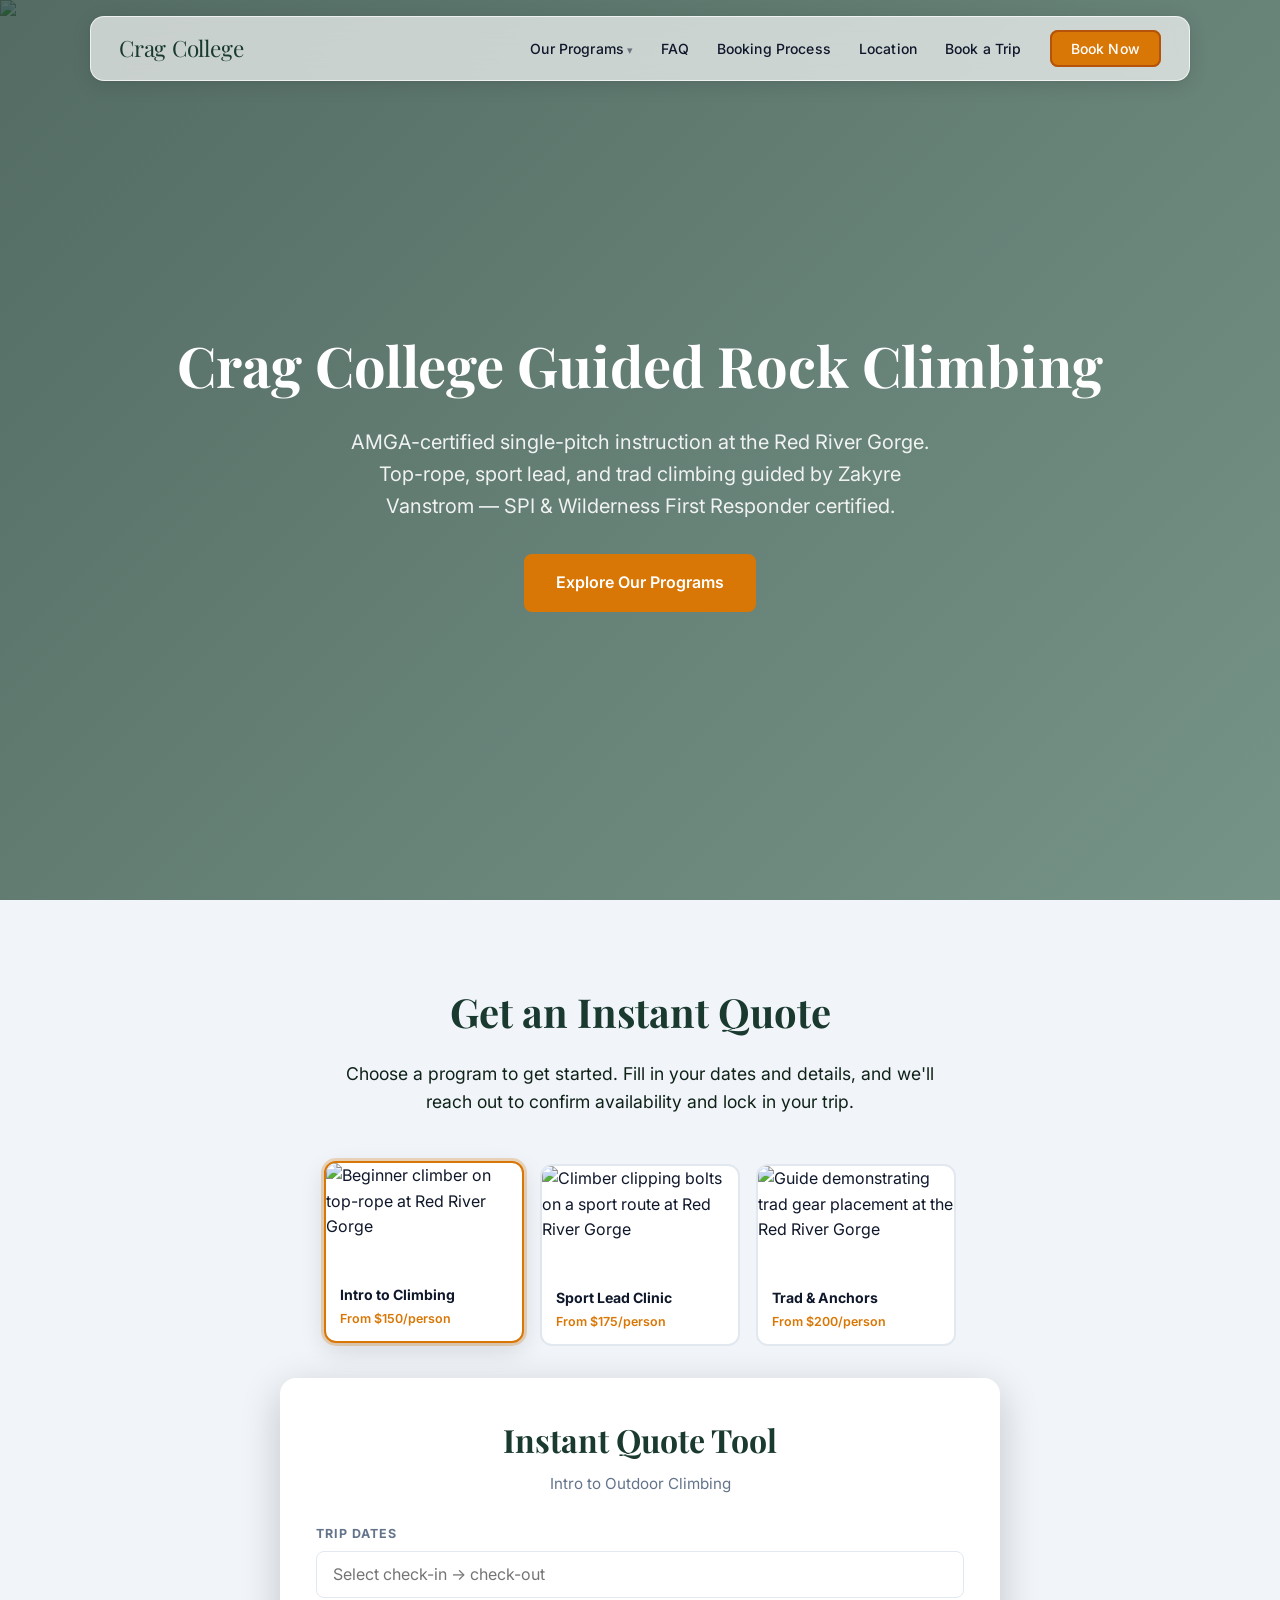
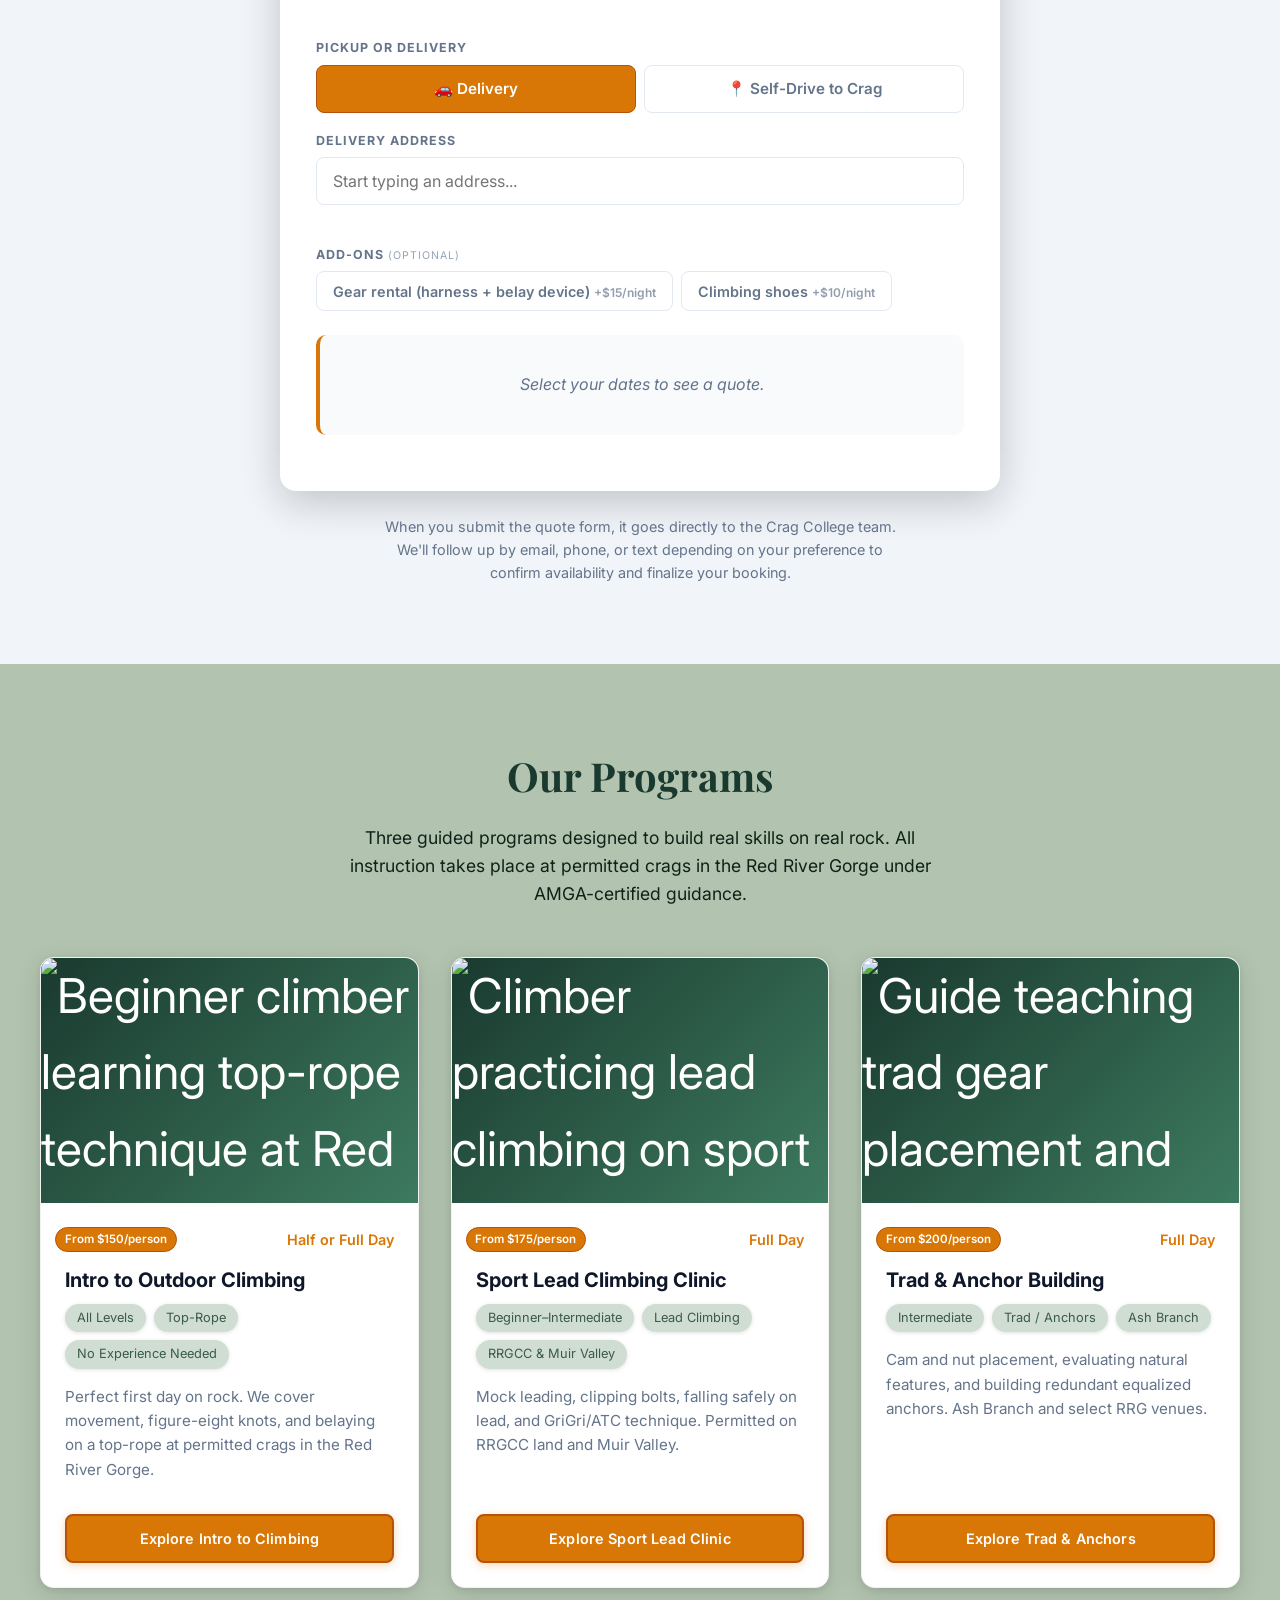
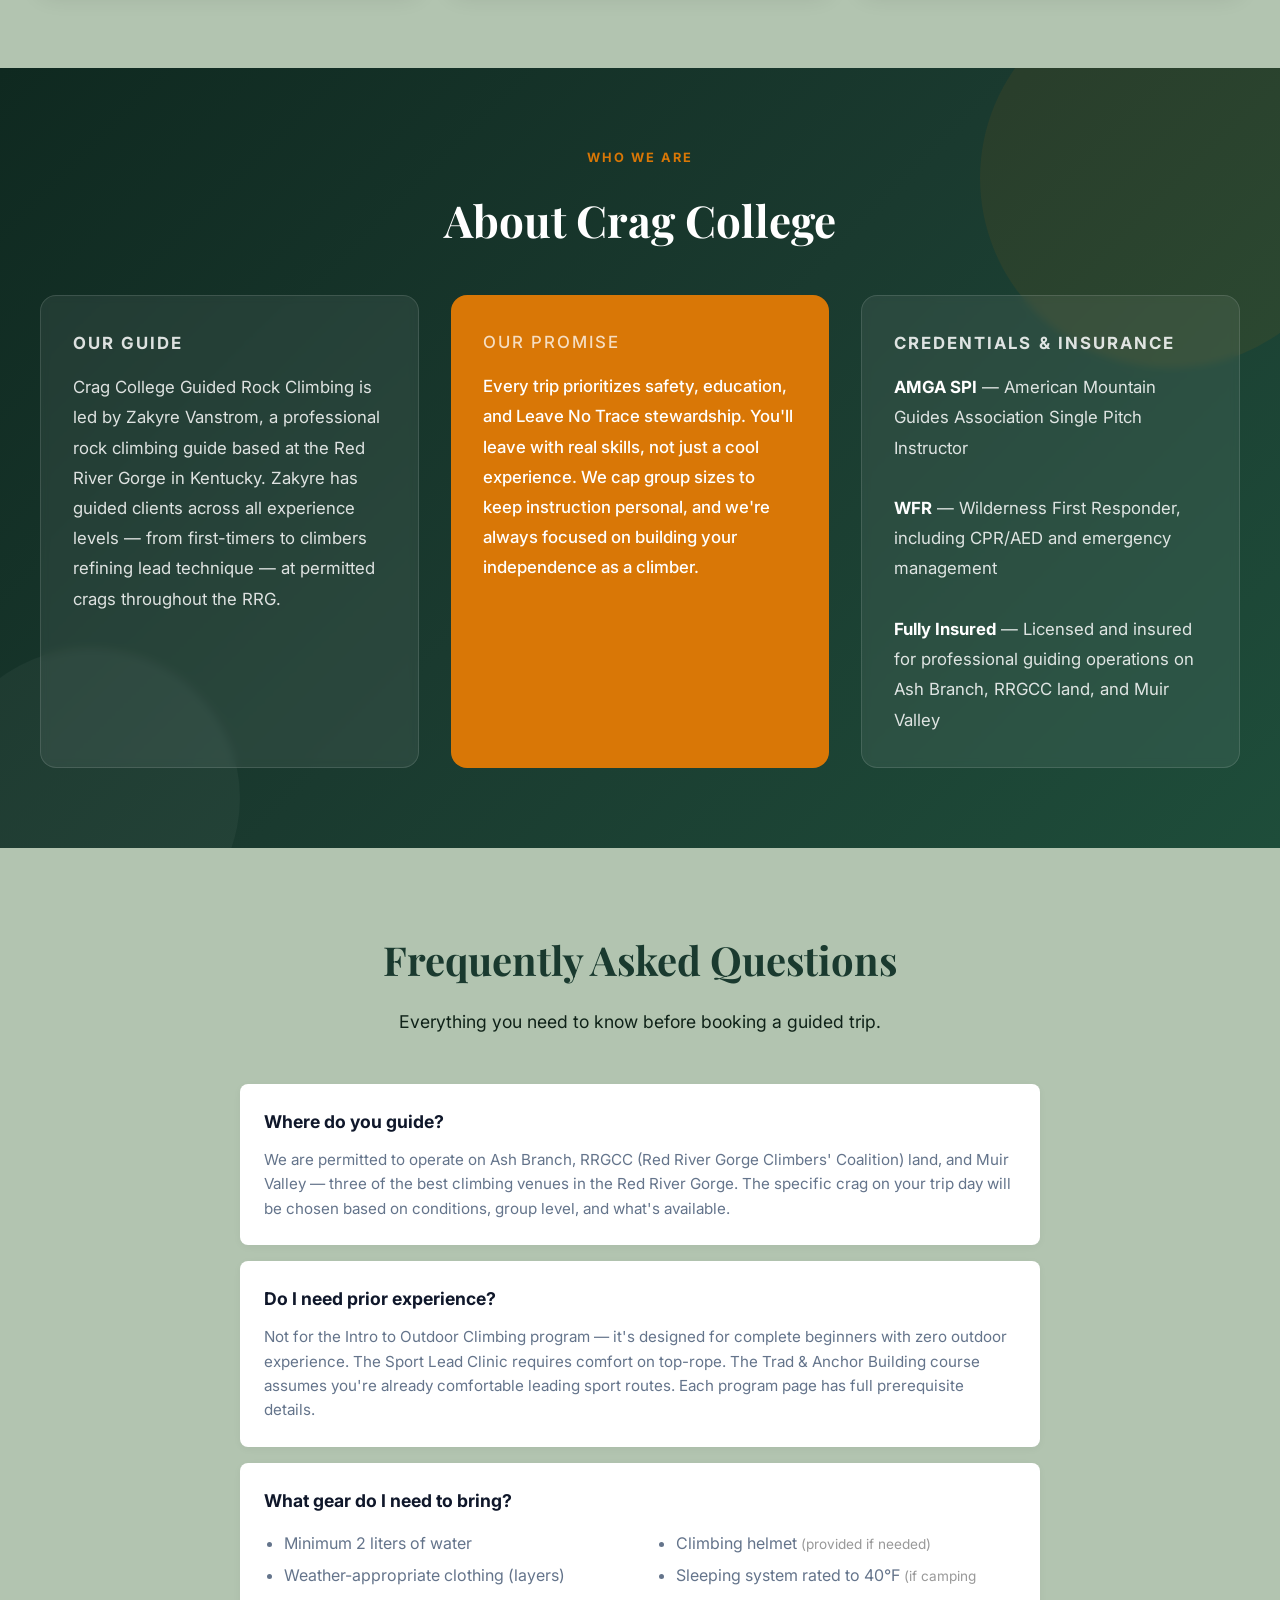
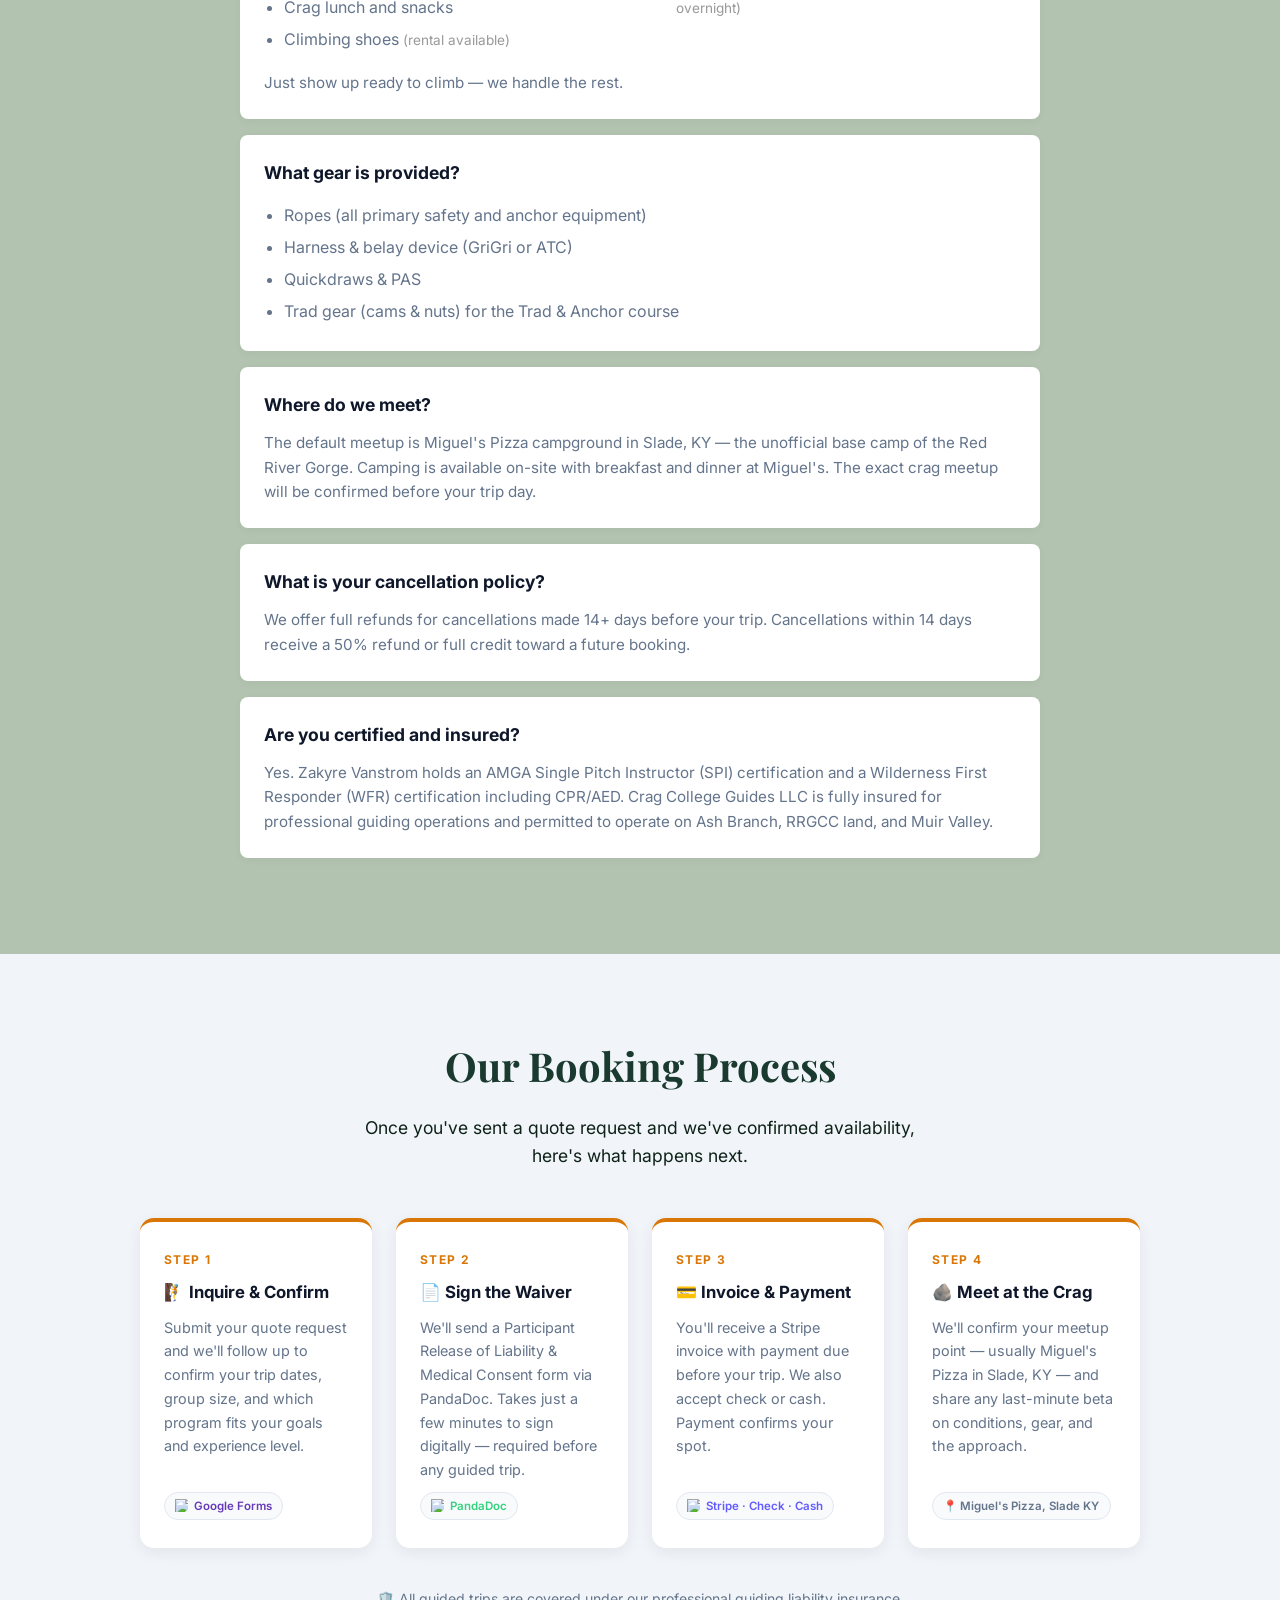
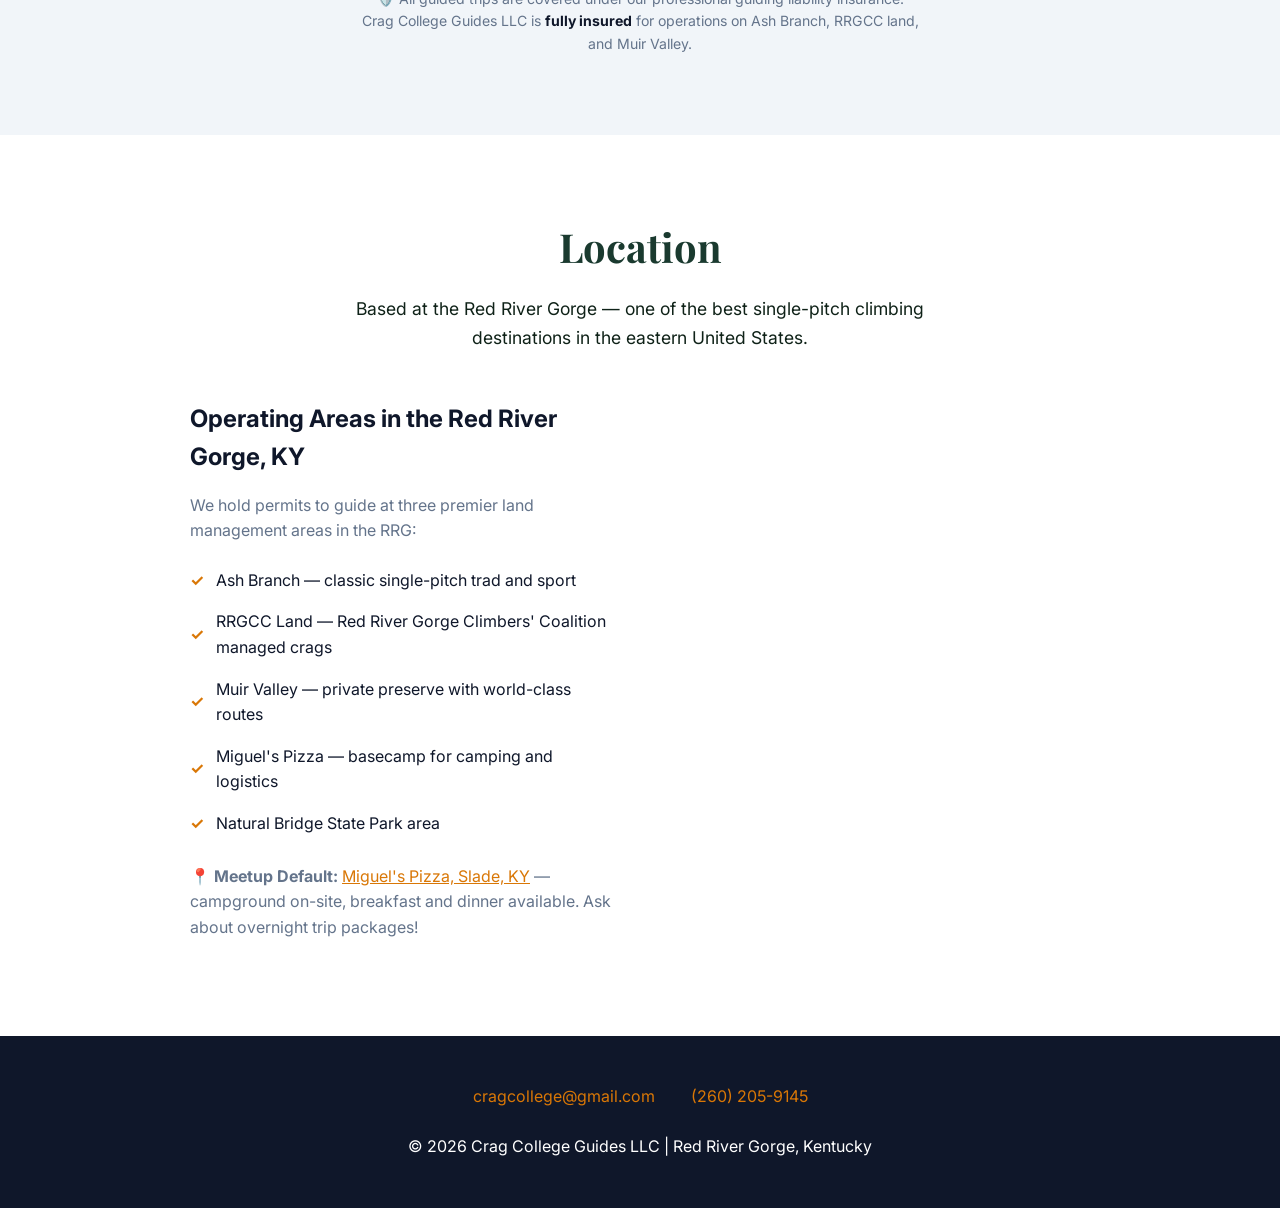
==== index.html @ 25af51c8 "mid-way prompt update" ====
<!DOCTYPE html>
<html lang="en">
<head>
    <meta charset="UTF-8">
    <meta name="viewport" content="width=device-width, initial-scale=1.0">
    <title>Crag College Guided Rock Climbing | Red River Gorge, KY</title>
    <link rel="icon" type="image/svg+xml" href="favicon.svg">
    <link rel="preconnect" href="https://fonts.googleapis.com">
    <link href="https://fonts.googleapis.com/css2?family=Inter:wght@400;500;600;700&family=Playfair+Display:wght@600&display=swap" rel="stylesheet">
    <link rel="stylesheet" href="css/shared.css">
    <link rel="stylesheet" href="https://cdn.jsdelivr.net/npm/flatpickr/dist/flatpickr.min.css">
    <style>
        html { scroll-behavior: smooth; }

        /* Index-specific overrides */
        section { padding: 5rem 2rem; }
        .section-title { font-size: 2.5rem; text-align: center; }

        /* Hero */
        .hero {
            height: 100vh;
            position: relative;
            display: flex;
            align-items: center;
            justify-content: center;
            text-align: center;
            color: white;
            padding: 6rem 2rem 4rem;
            overflow: hidden;
        }

        .hero-bg {
            position: absolute;
            top: 0;
            left: 0;
            width: 100%;
            height: 100%;
            object-fit: cover;
            object-position: center;
            pointer-events: none;
            z-index: -2;
        }

        .hero-overlay {
            position: absolute;
            top: 0;
            left: 0;
            width: 100%;
            height: 100%;
            background: linear-gradient(135deg, rgba(26, 58, 47, 0.75) 0%, rgba(45, 90, 71, 0.65) 100%);
            z-index: -1;
        }

        .hero-content h1 {
            font-family: 'Playfair Display', serif;
            font-size: 3.5rem;
            margin-bottom: 1rem;
        }

        .hero-content p {
            font-size: 1.25rem;
            opacity: 0.9;
            max-width: 600px;
            margin: 0 auto 2rem;
        }

        .hero-btn {
            display: inline-block;
            background: var(--accent);
            color: white;
            padding: 1rem 2rem;
            border-radius: 8px;
            text-decoration: none;
            font-weight: 600;
            transition: transform 0.2s, background 0.2s;
        }

        .hero-btn:hover {
            background: #b45309;
            transform: translateY(-2px);
        }

        /* Sections */
        section {
            padding: 5rem 2rem;
        }

        .section-title {
            font-family: 'Playfair Display', serif;
            font-size: 2.5rem;
            text-align: center;
            margin-bottom: 1rem;
            color: var(--primary);
        }

        .section-subtitle {
            text-align: center;
            color: #0f2218;
            max-width: 600px;
            margin: 0 auto 3rem;
        }

        /* Programs Grid */
        #programs { background: #b2c4b0; }

        .campers-grid {
            display: grid;
            grid-template-columns: repeat(auto-fit, minmax(340px, 1fr));
            gap: 2rem;
            max-width: 1200px;
            margin: 0 auto;
        }

        .camper-card {
            background: white;
            border-radius: 14px;
            overflow: hidden;
            box-shadow: 0 6px 24px rgba(0,0,0,0.13), 0 2px 6px rgba(0,0,0,0.07);
            transition: transform 0.3s, box-shadow 0.3s;
            display: flex;
            flex-direction: column;
            border: 1px solid rgba(0,0,0,0.05);
        }

        .camper-card:hover {
            transform: translateY(-7px);
            box-shadow: 0 18px 48px rgba(0,0,0,0.18), 0 4px 12px rgba(0,0,0,0.09);
        }

        .camper-image {
            height: 245px;
            background: linear-gradient(135deg, var(--primary), #3d7a5f);
            display: flex;
            align-items: center;
            justify-content: center;
            color: white;
            font-size: 3rem;
            overflow: hidden;
        }

        .camper-image img {
            width: 100%;
            height: 100%;
            object-fit: cover;
        }

        .camper-info {
            padding: 1.5rem;
            display: flex;
            flex-direction: column;
            flex: 1;
        }

        .camper-info h3 {
            font-size: 1.25rem;
            margin-bottom: 0.5rem;
            color: var(--dark);
        }

        .camper-info .year {
            color: var(--accent);
            font-weight: 600;
            font-size: 0.9rem;
            margin-bottom: 0.75rem;
            display: flex;
            justify-content: space-between;
            align-items: center;
        }

        .camper-info .year .card-price-tag {
            margin-left: -10px;
        }

        .camper-specs {
            display: flex;
            flex-wrap: wrap;
            gap: 0.5rem;
            margin-bottom: 1rem;
        }

        .spec-tag {
            background: #d0ddd3;
            padding: 0.25rem 0.75rem;
            border-radius: 20px;
            font-size: 0.8rem;
            color: #3a5c45;
            box-shadow: 0 1px 4px rgba(0,0,0,0.12);
        }

        .camper-info p {
            color: var(--gray);
            font-size: 0.95rem;
            margin-bottom: 1rem;
        }

        .camper-info p:not(.year) {
            flex: 1;
        }

        .camper-btn {
            display: block;
            background: var(--accent);
            color: white;
            padding: 0.7rem 1.25rem;
            border-radius: 8px;
            border: 2px solid #b45309;
            text-decoration: none;
            font-size: 0.9rem;
            font-weight: 600;
            transition: background 0.2s, transform 0.15s, box-shadow 0.2s;
            text-align: center;
            margin-top: 1rem;
            box-shadow: 0 2px 8px rgba(217,119,6,0.3);
            letter-spacing: 0.01em;
        }

        .camper-btn:hover {
            background: #b45309;
            transform: translateY(-2px);
            box-shadow: 0 5px 16px rgba(217,119,6,0.4);
        }

        /* Instant Quote section */
        #instant-quote {
            background: #f1f5f9;
        }

        #iq-widget-wrap {
            max-width: 780px;
            margin: 0 auto;
        }

        /* About */
        .about {
            background: linear-gradient(135deg, #0f2920 0%, var(--primary) 50%, #1e4d3a 100%);
            color: white;
            position: relative;
            overflow: hidden;
        }

        .about::before {
            content: "";
            position: absolute;
            top: -80px; right: -80px;
            width: 380px; height: 380px;
            border-radius: 50%;
            background: rgba(217,119,6,0.08);
            pointer-events: none;
        }

        .about::after {
            content: "";
            position: absolute;
            bottom: -100px; left: -60px;
            width: 300px; height: 300px;
            border-radius: 50%;
            background: rgba(255,255,255,0.04);
            pointer-events: none;
        }

        .about .section-title {
            color: white;
            text-align: center;
            font-size: 2.75rem;
            margin-bottom: 0.5rem;
        }

        .about-eyebrow {
            text-align: center;
            color: var(--accent);
            font-size: 0.8rem;
            font-weight: 700;
            letter-spacing: 0.15em;
            text-transform: uppercase;
            margin-bottom: 1rem;
        }

        .about-content {
            max-width: 1200px;
            margin: 0 auto;
            position: relative;
            z-index: 1;
        }

        .about-grid {
            display: grid;
            grid-template-columns: 1fr 1fr 1fr;
            gap: 2rem;
            margin-top: 2.5rem;
        }

        .about-card {
            background: rgba(255,255,255,0.07);
            border: 1px solid rgba(255,255,255,0.12);
            border-radius: 16px;
            padding: 2rem;
            backdrop-filter: blur(4px);
            transition: transform 0.3s, box-shadow 0.3s;
        }

        .about-card:hover {
            transform: translateY(-4px);
            box-shadow: 0 8px 30px rgba(0,0,0,0.3);
        }

        .about-card-label {
            color: var(--accent);
            font-size: 0.75rem;
            font-weight: 700;
            text-transform: uppercase;
            letter-spacing: 0.12em;
            margin-bottom: 0.85rem;
        }

        .about-card p {
            color: rgba(255,255,255,0.85);
            font-size: 1.05rem;
            line-height: 1.8;
        }

        .about-promise-card {
            background: var(--accent);
            border: none;
        }

        .about-promise-card .about-card-label {
            color: rgba(255,255,255,0.75);
        }

        .about-promise-card p {
            color: white;
            font-weight: 500;
        }

        @media (max-width: 900px) {
            .about-grid { grid-template-columns: 1fr 1fr; }
        }
        @media (max-width: 768px) {
            .about-grid { grid-template-columns: 1fr; }
        }

        /* Location */
        .location-content {
            max-width: 900px;
            margin: 0 auto;
            display: grid;
            grid-template-columns: 1fr 1fr;
            gap: 3rem;
            align-items: center;
        }

        .location-text h3 {
            font-size: 1.5rem;
            margin-bottom: 1rem;
            color: var(--dark);
        }

        .location-text p {
            color: var(--gray);
            margin-bottom: 1rem;
        }

        .location-features {
            list-style: none;
        }

        .location-features li {
            padding: 0.5rem 0;
            color: var(--dark);
            display: flex;
            align-items: center;
            gap: 0.75rem;
        }

        .location-features li::before {
            content: "✓";
            color: var(--accent);
            font-weight: bold;
        }

        .location-map {
            border-radius: 12px;
            height: 480px;
            overflow: hidden;
        }

        .location-map iframe {
            width: 100%;
            height: 100%;
            border: 0;
        }

        /* FAQ */
        .faq {
            background: #b2c4b0;
        }

        .faq-list {
            max-width: 800px;
            margin: 0 auto;
        }

        .faq-item {
            background: white;
            border-radius: 8px;
            padding: 1.5rem;
            margin-bottom: 1rem;
            box-shadow: 0 2px 8px rgba(0,0,0,0.04);
        }

        .faq-item h3 {
            font-size: 1.1rem;
            margin-bottom: 0.75rem;
            color: var(--dark);
        }

        .faq-item p {
            color: var(--gray);
            font-size: 0.95rem;
        }
        .process-disclaimers {
            margin-top: 2.5rem; text-align: center; display: flex;
            flex-direction: column; gap: 0.6rem; align-items: center;
        }
        .process-disclaimers p {
            font-size: 0.88rem; color: var(--gray); margin: 0;
            max-width: 560px; line-height: 1.6;
        }
        .process-disclaimers img { vertical-align: middle; margin-right: 3px; }
        .process-disclaimers strong { color: var(--dark); }

        /* CTA */
        .cta {
            background: linear-gradient(135deg, var(--primary) 0%, #2d5a47 100%);
            color: white;
            text-align: center;
        }

        .cta h2 {
            font-family: 'Playfair Display', serif;
            font-size: 2.5rem;
            margin-bottom: 1rem;
        }

        .cta p {
            opacity: 0.9;
            margin-bottom: 2rem;
            font-size: 1.1rem;
        }

        .cta-btn {
            display: inline-block;
            background: var(--accent);
            color: white;
            padding: 1rem 2.5rem;
            border-radius: 8px;
            text-decoration: none;
            font-weight: 600;
            font-size: 1.1rem;
            transition: transform 0.2s, background 0.2s;
        }

        .cta-btn:hover {
            background: #b45309;
            transform: translateY(-2px);
        }

        /* Process */
        .process { background: #f1f5f9; }

        .process-steps {
            display: grid;
            grid-template-columns: repeat(auto-fit, minmax(220px, 1fr));
            gap: 1.5rem;
            max-width: 1000px;
            margin: 0 auto;
        }

        .process-step {
            background: white;
            border-radius: 14px;
            padding: 1.75rem 1.5rem;
            box-shadow: 0 4px 16px rgba(0,0,0,0.07);
            border-top: 4px solid var(--accent);
            display: flex;
            flex-direction: column;
            gap: 0.6rem;
        }

        .process-step-num {
            font-size: 0.75rem;
            font-weight: 700;
            letter-spacing: 0.12em;
            text-transform: uppercase;
            color: var(--accent);
        }

        .process-step h3 {
            font-size: 1.05rem;
            font-weight: 700;
            color: var(--dark);
            margin: 0;
        }

        .process-step p {
            font-size: 0.9rem;
            color: var(--gray);
            line-height: 1.65;
            margin: 0;
        }

        .process-step-badge {
            display: inline-flex;
            align-items: center;
            gap: 0.35rem;
            font-size: 0.72rem;
            font-weight: 600;
            padding: 0.25rem 0.65rem;
            border-radius: 20px;
            background: #f8fafc;
            color: var(--gray);
            border: 1px solid #e2e8f0;
            width: fit-content;
            margin-top: auto;
        }
        .process-step-badge img {
            width: 13px;
            height: 13px;
            display: block;
            flex-shrink: 0;
        }

        /* Responsive */
        @media (max-width: 768px) {
            .hero-content h1 { font-size: 2.5rem; }
            .location-content { grid-template-columns: 1fr; }
            .campers-grid { grid-template-columns: 1fr; }
        }
    </style>
</head>
<body>
    <!-- Navigation -->
    <nav data-quote="#instant-quote"></nav>
    <script src="js/nav.js"></script>

    <!-- Hero -->
    <section class="hero">
        <img class="hero-bg" src="photos/11-22-25%20david%20climbing%20day/DSC_0215.jpg" alt="Rock climber on route at the Red River Gorge, Kentucky">
        <div class="hero-overlay"></div>
        <div class="hero-content">
            <h1>Crag College Guided Rock Climbing</h1>
            <p>AMGA-certified single-pitch instruction at the Red River Gorge. Top-rope, sport lead, and trad climbing guided by Zakyre Vanstrom — SPI &amp; Wilderness First Responder certified.</p>
            <a href="#programs" class="hero-btn">Explore Our Programs</a>
        </div>
    </section>

    <!-- Instant Quote -->
    <section id="instant-quote">
        <h2 class="section-title">Get an Instant Quote</h2>
        <p class="section-subtitle">Choose a program to get started. Fill in your dates and details, and we'll reach out to confirm availability and lock in your trip.</p>

        <div class="iq-picker">
            <div class="iq-card" data-camper="intro" data-name="Intro to Outdoor Climbing">
                <img src="photos/11-22-25%20david%20climbing%20day/DSC_0208.jpg" alt="Beginner climber on top-rope at Red River Gorge">
                <div class="iq-card-info">
                    <div class="iq-card-name">Intro to Climbing</div>
                    <div class="iq-card-price">From $150/person</div>
                </div>
            </div>
            <div class="iq-card" data-camper="sport-lead" data-name="Sport Lead Climbing Clinic">
                <img src="photos/April%2C%20Zee%20%7C%2003%2021%2022%2026/IMG_0893.JPG" alt="Climber clipping bolts on a sport route at Red River Gorge">
                <div class="iq-card-info">
                    <div class="iq-card-name">Sport Lead Clinic</div>
                    <div class="iq-card-price">From $175/person</div>
                </div>
            </div>
            <div class="iq-card" data-camper="trad-anchor" data-name="Trad &amp; Anchor Building">
                <img src="photos/RRG%204-10-4-12/DSC_2409.jpg" alt="Guide demonstrating trad gear placement at the Red River Gorge">
                <div class="iq-card-info">
                    <div class="iq-card-name">Trad &amp; Anchors</div>
                    <div class="iq-card-price">From $200/person</div>
                </div>
            </div>
        </div>

        <div id="iq-widget-wrap" hidden>
            <div id="iq-widget"></div>
        </div>

        <p class="iq-submit-note">When you submit the quote form, it goes directly to the Crag College team. We'll follow up by email, phone, or text depending on your preference to confirm availability and finalize your booking.</p>
    </section>

    <!-- Programs -->
    <section id="programs">
        <h2 class="section-title">Our Programs</h2>
        <p class="section-subtitle">Three guided programs designed to build real skills on real rock. All instruction takes place at permitted crags in the Red River Gorge under AMGA-certified guidance.</p>

        <div class="campers-grid">
            <!-- Program 1 -->
            <div class="camper-card">
                <div class="camper-image">
                    <img src="photos/11-22-25%20david%20climbing%20day/DSC_0208.jpg" alt="Beginner climber learning top-rope technique at Red River Gorge">
                </div>
                <div class="camper-info">
                    <p class="year"><span class="card-price-tag">From $150/person</span> Half or Full Day</p>
                    <h3>Intro to Outdoor Climbing</h3>
                    <div class="camper-specs">
                        <span class="spec-tag">All Levels</span>
                        <span class="spec-tag">Top-Rope</span>
                        <span class="spec-tag">No Experience Needed</span>
                    </div>
                    <p>Perfect first day on rock. We cover movement, figure-eight knots, and belaying on a top-rope at permitted crags in the Red River Gorge.</p>
                    <a href="intro-to-climbing.html" class="camper-btn">Explore Intro to Climbing</a>
                </div>
            </div>

            <!-- Program 2 -->
            <div class="camper-card">
                <div class="camper-image">
                    <img src="photos/April%2C%20Zee%20%7C%2003%2021%2022%2026/IMG_0893.JPG" alt="Climber practicing lead climbing on sport route at Red River Gorge">
                </div>
                <div class="camper-info">
                    <p class="year"><span class="card-price-tag">From $175/person</span> Full Day</p>
                    <h3>Sport Lead Climbing Clinic</h3>
                    <div class="camper-specs">
                        <span class="spec-tag">Beginner–Intermediate</span>
                        <span class="spec-tag">Lead Climbing</span>
                        <span class="spec-tag">RRGCC &amp; Muir Valley</span>
                    </div>
                    <p>Mock leading, clipping bolts, falling safely on lead, and GriGri/ATC technique. Permitted on RRGCC land and Muir Valley.</p>
                    <a href="sport-lead-clinic.html" class="camper-btn">Explore Sport Lead Clinic</a>
                </div>
            </div>

            <!-- Program 3 -->
            <div class="camper-card">
                <div class="camper-image">
                    <img src="photos/RRG%204-10-4-12/DSC_2409.jpg" alt="Guide teaching trad gear placement and anchor building at Red River Gorge">
                </div>
                <div class="camper-info">
                    <p class="year"><span class="card-price-tag">From $200/person</span> Full Day</p>
                    <h3>Trad &amp; Anchor Building</h3>
                    <div class="camper-specs">
                        <span class="spec-tag">Intermediate</span>
                        <span class="spec-tag">Trad / Anchors</span>
                        <span class="spec-tag">Ash Branch</span>
                    </div>
                    <p>Cam and nut placement, evaluating natural features, and building redundant equalized anchors. Ash Branch and select RRG venues.</p>
                    <a href="trad-anchor-building.html" class="camper-btn">Explore Trad &amp; Anchors</a>
                </div>
            </div>
        </div>
    </section>

    <!-- About -->
    <section id="about" class="about">
        <div class="about-content">
            <p class="about-eyebrow">Who We Are</p>
            <h2 class="section-title">About Crag College</h2>
            <div class="about-grid">
                <div class="about-card">
                    <p class="about-card-label">Our Guide</p>
                    <p>Crag College Guided Rock Climbing is led by Zakyre Vanstrom, a professional rock climbing guide based at the Red River Gorge in Kentucky. Zakyre has guided clients across all experience levels — from first-timers to climbers refining lead technique — at permitted crags throughout the RRG.</p>
                </div>
                <div class="about-card about-promise-card">
                    <p class="about-card-label">Our Promise</p>
                    <p>Every trip prioritizes safety, education, and Leave No Trace stewardship. You'll leave with real skills, not just a cool experience. We cap group sizes to keep instruction personal, and we're always focused on building your independence as a climber.</p>
                </div>
                <div class="about-card">
                    <p class="about-card-label">Credentials &amp; Insurance</p>
                    <p>
                        <strong style="color:white;">AMGA SPI</strong> — American Mountain Guides Association Single Pitch Instructor<br><br>
                        <strong style="color:white;">WFR</strong> — Wilderness First Responder, including CPR/AED and emergency management<br><br>
                        <strong style="color:white;">Fully Insured</strong> — Licensed and insured for professional guiding operations on Ash Branch, RRGCC land, and Muir Valley
                    </p>
                </div>
            </div>
        </div>
    </section>

    <!-- FAQ -->
    <section id="faq" class="faq">
        <h2 class="section-title">Frequently Asked Questions</h2>
        <p class="section-subtitle">Everything you need to know before booking a guided trip.</p>

        <div class="faq-list">
            <div class="faq-item">
                <h3>Where do you guide?</h3>
                <p>We are permitted to operate on Ash Branch, RRGCC (Red River Gorge Climbers' Coalition) land, and Muir Valley — three of the best climbing venues in the Red River Gorge. The specific crag on your trip day will be chosen based on conditions, group level, and what's available.</p>
            </div>
            <div class="faq-item">
                <h3>Do I need prior experience?</h3>
                <p>Not for the Intro to Outdoor Climbing program — it's designed for complete beginners with zero outdoor experience. The Sport Lead Clinic requires comfort on top-rope. The Trad &amp; Anchor Building course assumes you're already comfortable leading sport routes. Each program page has full prerequisite details.</p>
            </div>
            <div class="faq-item">
                <h3>What gear do I need to bring?</h3>
                <div class="faq-included-list">
                    <ul style="list-style: disc; padding-left: 1.25rem; color: var(--gray); line-height: 2;">
                        <li>Minimum 2 liters of water</li>
                        <li>Weather-appropriate clothing (layers)</li>
                        <li>Crag lunch and snacks</li>
                        <li>Climbing shoes <span style="font-size: 0.85rem; color: #999; font-weight: 400;">(rental available)</span></li>
                        <li>Climbing helmet <span style="font-size: 0.85rem; color: #999; font-weight: 400;">(provided if needed)</span></li>
                        <li>Sleeping system rated to 40°F <span style="font-size: 0.85rem; color: #999; font-weight: 400;">(if camping overnight)</span></li>
                    </ul>
                </div>
                <p style="margin-top: 1rem;">Just show up ready to climb — we handle the rest.</p>
            </div>
            <div class="faq-item">
                <h3>What gear is provided?</h3>
                <ul style="list-style: disc; padding-left: 1.25rem; color: var(--gray); line-height: 2; margin-top: 0.75rem;">
                    <li>Ropes (all primary safety and anchor equipment)</li>
                    <li>Harness &amp; belay device (GriGri or ATC)</li>
                    <li>Quickdraws &amp; PAS</li>
                    <li>Trad gear (cams &amp; nuts) for the Trad &amp; Anchor course</li>
                </ul>
            </div>
            <div class="faq-item">
                <h3>Where do we meet?</h3>
                <p>The default meetup is Miguel's Pizza campground in Slade, KY — the unofficial base camp of the Red River Gorge. Camping is available on-site with breakfast and dinner at Miguel's. The exact crag meetup will be confirmed before your trip day.</p>
            </div>
            <div class="faq-item">
                <h3>What is your cancellation policy?</h3>
                <p>We offer full refunds for cancellations made 14+ days before your trip. Cancellations within 14 days receive a 50% refund or full credit toward a future booking.</p>
            </div>
            <div class="faq-item">
                <h3>Are you certified and insured?</h3>
                <p>Yes. Zakyre Vanstrom holds an AMGA Single Pitch Instructor (SPI) certification and a Wilderness First Responder (WFR) certification including CPR/AED. Crag College Guides LLC is fully insured for professional guiding operations and permitted to operate on Ash Branch, RRGCC land, and Muir Valley.</p>
            </div>
        </div>
    </section>

    <!-- Process -->
    <section id="process" class="process">
        <h2 class="section-title">Our Booking Process</h2>
        <p class="section-subtitle">Once you've sent a quote request and we've confirmed availability, here's what happens next.</p>

        <div class="process-steps">
            <div class="process-step">
                <div class="process-step-num">Step 1</div>
                <h3>🧗 Inquire &amp; Confirm</h3>
                <p>Submit your quote request and we'll follow up to confirm your trip dates, group size, and which program fits your goals and experience level.</p>
                <span class="process-step-badge">
                    <img src="https://cdn.simpleicons.org/googleforms/673AB7" alt="Google Forms">
                    <span style="color:#673AB7;">Google Forms</span>
                </span>
            </div>
            <div class="process-step">
                <div class="process-step-num">Step 2</div>
                <h3>📄 Sign the Waiver</h3>
                <p>We'll send a Participant Release of Liability &amp; Medical Consent form via PandaDoc. Takes just a few minutes to sign digitally — required before any guided trip.</p>
                <span class="process-step-badge">
                    <img src="https://www.google.com/s2/favicons?domain=pandadoc.com&sz=64" alt="PandaDoc">
                    <span style="color:#33D27E;">PandaDoc</span>
                </span>
            </div>
            <div class="process-step">
                <div class="process-step-num">Step 3</div>
                <h3>💳 Invoice &amp; Payment</h3>
                <p>You'll receive a Stripe invoice with payment due before your trip. We also accept check or cash. Payment confirms your spot.</p>
                <span class="process-step-badge">
                    <img src="https://cdn.simpleicons.org/stripe/635BFF" alt="Stripe">
                    <span style="color:#635BFF;">Stripe · Check · Cash</span>
                </span>
            </div>
            <div class="process-step">
                <div class="process-step-num">Step 4</div>
                <h3>🪨 Meet at the Crag</h3>
                <p>We'll confirm your meetup point — usually Miguel's Pizza in Slade, KY — and share any last-minute beta on conditions, gear, and the approach.</p>
                <span class="process-step-badge">
                    <span>📍 Miguel's Pizza, Slade KY</span>
                </span>
            </div>
        </div>
        <div class="process-disclaimers">
            <p>🛡️ All guided trips are covered under our professional guiding liability insurance. Crag College Guides LLC is <strong>fully insured</strong> for operations on Ash Branch, RRGCC land, and Muir Valley.</p>
        </div>
    </section>

    <!-- Location -->
    <section id="location">
        <h2 class="section-title">Location</h2>
        <p class="section-subtitle">Based at the Red River Gorge — one of the best single-pitch climbing destinations in the eastern United States.</p>

        <div class="location-content">
            <div class="location-text">
                <h3>Operating Areas in the Red River Gorge, KY</h3>
                <p>We hold permits to guide at three premier land management areas in the RRG:</p>
                <ul class="location-features">
                    <li>Ash Branch — classic single-pitch trad and sport</li>
                    <li>RRGCC Land — Red River Gorge Climbers' Coalition managed crags</li>
                    <li>Muir Valley — private preserve with world-class routes</li>
                    <li>Miguel's Pizza — basecamp for camping and logistics</li>
                    <li>Natural Bridge State Park area</li>
                </ul>
                <p style="margin-top: 1.2rem;"><strong>📍 Meetup Default:</strong> <a href="https://maps.google.com/?q=Miguel%27s+Pizza+Slade+KY" target="_blank" rel="noopener" style="color: var(--accent); text-decoration: underline;">Miguel's Pizza, Slade, KY</a> — campground on-site, breakfast and dinner available. Ask about overnight trip packages!</p>
            </div>
            <div class="location-map">
                <iframe src="https://maps.google.com/maps?q=37.7903,-83.7025&z=11&t=k&output=embed" allowfullscreen="" loading="lazy" referrerpolicy="no-referrer-when-downgrade"></iframe>
            </div>
        </div>
    </section>

    <script src="https://cdn.jsdelivr.net/npm/flatpickr"></script>
    <script src="https://cdn.jsdelivr.net/npm/@emailjs/browser@4/dist/email.min.js"></script>
    <script src="https://maps.googleapis.com/maps/api/js?key=AIzaSyBBfbiTv37Tqd0AqFt4WPsSrSq5dbpa7IY&libraries=places&loading=async" async defer></script>
    <script src="js/quote-widget.js"></script>
    <script>
        const IQ_CONFIGS = {
            'intro': {
                camper:   { name: 'Intro to Outdoor Climbing', weeknightRate: 150, weekendRate: 175, towInsurancePerDay: 0 },
                delivery: { ratePerMile: 0, minimum: 0, origin: 'Slade, KY 40376' },
                addons: [
                    { id: 'gear-rental', label: 'Gear rental (harness + belay device)', price: 15, per: 'night' },
                    { id: 'shoes',       label: 'Climbing shoes',                       price: 10, per: 'night' },
                ],
                emailjs: { publicKey: 'z8OLy4eEgxpeaK5Jp', serviceId: 'service_jsho87g', templateId: 'template_rl4wku4' }
            },
            'sport-lead': {
                camper:   { name: 'Sport Lead Climbing Clinic', weeknightRate: 175, weekendRate: 200, towInsurancePerDay: 0 },
                delivery: { ratePerMile: 0, minimum: 0, origin: 'Slade, KY 40376' },
                addons: [
                    { id: 'gear-rental', label: 'Gear rental (harness + belay device)', price: 15, per: 'night' },
                    { id: 'shoes',       label: 'Climbing shoes',                       price: 10, per: 'night' },
                ],
                emailjs: { publicKey: 'z8OLy4eEgxpeaK5Jp', serviceId: 'service_jsho87g', templateId: 'template_rl4wku4' }
            },
            'trad-anchor': {
                camper:   { name: 'Trad & Anchor Building', weeknightRate: 200, weekendRate: 225, towInsurancePerDay: 0 },
                delivery: { ratePerMile: 0, minimum: 0, origin: 'Slade, KY 40376' },
                addons: [
                    { id: 'gear-rental', label: 'Gear rental (harness + belay device)', price: 15, per: 'night' },
                    { id: 'shoes',       label: 'Climbing shoes',                       price: 10, per: 'night' },
                ],
                emailjs: { publicKey: 'z8OLy4eEgxpeaK5Jp', serviceId: 'service_jsho87g', templateId: 'template_rl4wku4' }
            },
        };

        let iqWidget = null;

        function selectCamper(card, scroll) {
            const key = card.dataset.camper;
            document.querySelectorAll('.iq-card').forEach(c => c.classList.remove('selected'));
            card.classList.add('selected');

            const wrap = document.getElementById('iq-widget-wrap');
            const widgetEl = document.getElementById('iq-widget');
            widgetEl.innerHTML = '';
            wrap.hidden = false;
            if (scroll) wrap.scrollIntoView({ behavior: 'smooth', block: 'nearest' });

            iqWidget = new QuoteWidget({ container: '#iq-widget', ...IQ_CONFIGS[key] });
        }

        document.querySelectorAll('.iq-card').forEach(card => {
            card.addEventListener('click', () => selectCamper(card, true));
        });

        selectCamper(document.querySelector('.iq-card[data-camper="intro"]'), false);
    </script>

    <!-- Footer -->
    <footer>
        <div class="contact-info">
            <a href="mailto:cragcollege@gmail.com">cragcollege@gmail.com</a>
            <a href="tel:+12602059145">(260) 205-9145</a>
        </div>
        <p>© 2026 Crag College Guides LLC | Red River Gorge, Kentucky</p>
    </footer>
</body>
</html>
---- css/shared.css ----
/* ── RESET & VARIABLES ── */
* { margin: 0; padding: 0; box-sizing: border-box; }
[hidden] { display: none !important; }
:root {
    --primary: #1a3a2f;
    --accent:  #d97706;
    --light:   #f8fafc;
    --dark:    #0f172a;
    --gray:    #64748b;
}
body { font-family: 'Inter', sans-serif; color: var(--dark); line-height: 1.6; }

/* ── NAVIGATION ── */
nav {
    position: fixed;
    top: 1rem;
    left: 50%;
    transform: translateX(-50%);
    width: calc(100% - 3rem);
    max-width: 1100px;
    background: rgba(255, 255, 255, 0.68);
    backdrop-filter: blur(14px);
    -webkit-backdrop-filter: blur(14px);
    padding: 0.85rem 1.75rem;
    display: flex;
    justify-content: space-between;
    align-items: center;
    border-radius: 14px;
    border: 1px solid rgba(255, 255, 255, 0.7);
    box-shadow: 0 4px 20px rgba(0,0,0,0.10), 0 1px 4px rgba(0,0,0,0.06);
    z-index: 100;
}
.logo { font-family: 'Playfair Display', serif; font-size: 1.4rem; color: var(--primary); text-decoration: none; letter-spacing: -0.01em; }
.nav-hamburger { display: none; flex-direction: column; gap: 5px; background: none; border: none; cursor: pointer; padding: 4px; }
.nav-hamburger span { display: block; width: 22px; height: 2px; background: var(--dark); border-radius: 2px; transition: transform 0.2s, opacity 0.2s; }
nav.nav-open .nav-hamburger span:nth-child(1) { transform: translateY(7px) rotate(45deg); }
nav.nav-open .nav-hamburger span:nth-child(2) { opacity: 0; }
nav.nav-open .nav-hamburger span:nth-child(3) { transform: translateY(-7px) rotate(-45deg); }
.nav-links { display: flex; gap: 1.75rem; list-style: none; align-items: center; }
.nav-links a { text-decoration: none; color: var(--dark); font-weight: 500; font-size: 0.875rem; letter-spacing: 0.01em; transition: color 0.15s; }
.nav-links a:hover { color: var(--accent); }
.nav-cta { background: var(--accent); color: white !important; padding: 0.5rem 1.2rem; border-radius: 8px; font-weight: 600; transition: background 0.2s !important; border: 2px solid #b45309; }
.nav-cta:hover { background: #b45309 !important; color: white !important; }

/* Dropdown */
.nav-dropdown { position: relative; }
.nav-dropdown > a::after { content: " ▾"; font-size: 0.7rem; opacity: 0.5; }
.nav-dropdown::after { content: ""; position: absolute; top: 100%; left: 0; width: 100%; height: 12px; }
.dropdown-menu {
    display: none; position: absolute; top: calc(100% + 12px); left: 50%;
    transform: translateX(-50%);
    background: rgba(255,255,255,0.96);
    backdrop-filter: blur(12px);
    -webkit-backdrop-filter: blur(12px);
    border-radius: 10px;
    box-shadow: 0 8px 28px rgba(0,0,0,0.13);
    border: 1px solid rgba(0,0,0,0.07);
    min-width: 230px; padding: 0.4rem 0; z-index: 200;
}
.dropdown-menu::before { content: ""; position: absolute; top: -6px; left: 50%; transform: translateX(-50%); border-left: 6px solid transparent; border-right: 6px solid transparent; border-bottom: 6px solid rgba(255,255,255,0.96); }
.dropdown-menu a { display: block; padding: 0.65rem 1.25rem; color: var(--dark) !important; font-size: 0.875rem; font-weight: 500; white-space: nowrap; transition: background 0.15s, color 0.15s; }
.dropdown-menu a:hover { background: var(--light); color: var(--accent) !important; }
.nav-dropdown:hover .dropdown-menu { display: block; }

/* ── COMMON LAYOUT ── */
section { padding: 4rem 2rem; }
.container { max-width: 1200px; margin: 0 auto; }
.section-title { font-family: 'Playfair Display', serif; font-size: 2rem; margin-bottom: 1.5rem; color: var(--primary); }
.section-subtitle { text-align: center; color: #0f2218; font-size: 1.1rem; margin-bottom: 3rem; max-width: 700px; margin-left: auto; margin-right: auto; }

/* ── COMMON ELEMENTS ── */
.price-tag { background: var(--accent); display: inline-block; padding: 0.75rem 1.5rem; border-radius: 8px; font-size: 1.25rem; font-weight: 600; }
.badge { color: white; padding: 0.5rem 1rem; border-radius: 20px; font-size: 0.85rem; font-weight: 600; display: inline-block; margin-bottom: 1rem; }

/* ── PHOTO CAROUSEL ── */
.carousel-section { background: var(--dark); padding: 3rem 2rem 1.5rem; }
.carousel-wrapper { position: relative; max-width: 1100px; margin: 0 auto; }
.carousel-track-container { overflow: hidden; border-radius: 12px; cursor: grab; user-select: none; }
.carousel-track-container.dragging { cursor: grabbing; }
.carousel-track { display: flex; transition: transform 0.4s ease; }
.carousel-slide { min-width: 100%; cursor: grab; }
.carousel-slide img { width: 100%; height: 520px; object-fit: cover; display: block; pointer-events: none; -webkit-user-drag: none; }
.carousel-thumbs {
    display: flex; gap: 0.5rem; margin-top: 0;
    overflow-x: auto; padding: 10px 5px 0.5rem 5px;
    scrollbar-width: thin; scrollbar-color: var(--accent) #333;
    cursor: grab; user-select: none;
}
.carousel-thumbs::-webkit-scrollbar { height: 4px; }
.carousel-thumbs::-webkit-scrollbar-thumb { background: var(--accent); border-radius: 2px; }
.carousel-thumb {
    min-width: 130px; height: 90px; object-fit: cover; border-radius: 6px;
    cursor: pointer; opacity: 0.5; transition: opacity 0.2s, outline 0.2s;
    outline: 2px solid transparent; -webkit-user-drag: none; user-select: none;
}
.carousel-thumb.active { opacity: 1; outline: 2px solid var(--accent); }
.carousel-btn {
    position: absolute; top: 260px; transform: translateY(-50%);
    background: rgba(0,0,0,0.55); color: white; border: none;
    width: 54px; height: 54px; border-radius: 50%; font-size: 1.5rem;
    cursor: pointer; display: flex; align-items: center; justify-content: center;
    padding-bottom: 3px; transition: background 0.2s; z-index: 5;
}
.carousel-btn:hover { background: var(--accent); }
.carousel-btn.prev { left: -27px; }
.carousel-btn.next { right: -27px; }
.carousel-counter { text-align: center; color: #94a3b8; font-size: 0.85rem; margin-top: 0.35rem; }

/* ── LIGHTBOX ── */
.lightbox {
    display: none; position: fixed; inset: 0;
    background: rgba(0,0,0,0.92); z-index: 1000;
    align-items: center; justify-content: center;
}
.lightbox.open { display: flex; }
.lightbox-inner { position: relative; max-width: 92vw; max-height: 92vh; display: flex; align-items: center; justify-content: center; }
.lightbox-inner img { max-width: 88vw; max-height: 88vh; object-fit: contain; border-radius: 8px; box-shadow: 0 0 60px rgba(0,0,0,0.6); }
.lightbox-close { position: fixed; top: 1.25rem; right: 1.5rem; background: none; border: none; color: white; font-size: 2.5rem; cursor: pointer; line-height: 1; opacity: 0.8; }
.lightbox-close:hover { opacity: 1; color: var(--accent); }
.lightbox-btn {
    background: rgba(255,255,255,0.12); border: none; color: white;
    width: 50px; height: 50px; border-radius: 50%; font-size: 1.4rem;
    cursor: pointer; display: flex; align-items: center; justify-content: center;
    margin: 0 1rem; flex-shrink: 0; transition: background 0.2s;
}
.lightbox-btn:hover { background: var(--accent); }
.lightbox-counter { position: fixed; bottom: 1.5rem; left: 50%; transform: translateX(-50%); color: rgba(255,255,255,0.7); font-size: 0.9rem; }

/* ── DESCRIPTION ── */
.description-section { background: #b2c4b0; padding-top: 1.5rem; }

/* ── FEATURE CARDS ── */
.feature-cards {
    display: grid;
    grid-template-columns: repeat(auto-fit, minmax(260px, 1fr));
    gap: 1.25rem;
    margin: 0.5rem 0 2rem;
}
.feature-card {
    background: var(--light);
    border-radius: 8px;
    padding: 0.15rem 0.9rem 0.25rem 0.45rem;
    border-left: 4px solid var(--accent);
}
.feature-card h3 {
    font-family: 'Inter', sans-serif;
    font-size: 1.2rem;
    font-weight: 700;
    color: var(--dark);
    margin: 0.2rem 0 0.5rem;
    text-align: center;
}
.feature-card ul { list-style: none; margin: 0 0 0 -15px; padding: 0; }
.feature-card li {
    font-size: 1rem;
    color: var(--dark);
    padding: 0.28rem 0 0.28rem 1.5rem;
    position: relative;
    border-bottom: 1px solid #f1f5f9;
}
.feature-card li:last-child { border-bottom: none; }
.feature-card li::before {
    content: "✓";
    position: absolute;
    left: 0;
    color: var(--primary);
    font-size: 0.75rem;
    font-weight: 700;
    top: 0.5rem;
}

/* ── TECH DETAILS WRAPPER ── */
.tech-details-wrapper {
    margin: 3rem 0 1rem;
    border: 2px solid var(--accent);
    border-radius: 10px;
    background: var(--light);
    overflow: hidden;
}
.tech-details-wrapper .spec-card { border: 1px solid #94a3b8; }
.description-content { max-width: 900px; margin: 0 auto; }
.description-content h2 { font-family: 'Playfair Display', serif; font-size: 2.25rem; color: var(--primary); margin-bottom: 1.5rem; }
.description-content h3 { font-size: 1.5rem; color: var(--dark); margin: 2rem 0 1rem; }
.description-content p { color: #0f2218; font-size: 1.05rem; line-height: 1.8; margin-bottom: 1.25rem; }
.description-content ul { margin: 1rem 0 1.5rem 1.5rem; }
.description-content li { color: var(--dark); font-size: 1.05rem; line-height: 1.8; margin-bottom: 0.5rem; }
.faq-included-list { column-count: 2; column-gap: 2rem; margin-top: 0.75rem; }
.highlight-box { background: var(--light); border-left: 4px solid var(--accent); padding: 1.5rem; margin: 2rem 0; border-radius: 8px; }
.highlight-box p { color: var(--dark); margin-bottom: 0.5rem; }

/* ── TECH DETAILS ── */
.tech-details-toggle {
    background: var(--light); border: 2px solid var(--accent); padding: 1.25rem 1.5rem;
    border-radius: 8px; cursor: pointer; display: flex; justify-content: space-between;
    align-items: center; margin: 3rem 0 1rem; transition: background 0.3s;
}
.tech-details-toggle:hover { background: #e8f0fe; }
.tech-details-toggle h3 { margin: 0; color: var(--primary); font-size: 1.3rem; }
.toggle-icon { font-size: 1.5rem; color: var(--accent); transition: transform 0.3s; }
.toggle-icon.open { transform: rotate(180deg); }
.tech-details-content { max-height: 0; overflow: hidden; transition: max-height 0.4s ease-out; }
.tech-details-content.open { max-height: 2000px; }
.specs-grid { display: grid; grid-template-columns: repeat(auto-fit, minmax(200px, 1fr)); gap: 1.5rem; margin: 2rem 0; }
.spec-card { background: var(--light); padding: 1.5rem; border-radius: 12px; text-align: center; border: 1px solid #e2e8f0; }
.spec-card .label { color: var(--gray); font-size: 0.85rem; margin-bottom: 0.5rem; text-transform: uppercase; }
.spec-card .value { font-size: 1.5rem; font-weight: 700; color: var(--primary); }
.features-grid { display: grid; grid-template-columns: repeat(auto-fit, minmax(280px, 1fr)); gap: 2rem; margin-top: 2rem; }
.feature-category h4 { font-size: 1.1rem; margin-bottom: 1rem; color: var(--dark); border-bottom: 2px solid var(--accent); padding-bottom: 0.5rem; }
.feature-category ul { list-style: none; margin: 0; }
.feature-category li { padding: 0.5rem 0; color: var(--gray); display: flex; align-items: center; gap: 0.5rem; }
.feature-category li::before { content: "✓"; color: var(--accent); font-weight: bold; }

/* ── BOOKING ── */
.booking-section { background: linear-gradient(135deg, var(--primary) 0%, #2d5a47 100%); color: white; }
.booking-cta { text-align: center; max-width: 650px; margin: 0 auto; }
.booking-cta h2 { font-family: 'Playfair Display', serif; font-size: 2.5rem; margin-bottom: 1rem; color: white; }
.booking-cta p { color: rgba(255,255,255,0.85); font-size: 1.1rem; margin-bottom: 2rem; }
.book-btn { display: inline-block; background: var(--accent); color: white; padding: 1.25rem 3rem; border-radius: 8px; text-decoration: none; font-weight: 600; font-size: 1.2rem; margin-bottom: 1rem; transition: background 0.2s; }
.book-btn:hover { background: #b45309; }

/* ── CARD PRICE TAG ── */
.card-price-tag {
    background: var(--accent);
    color: white;
    font-size: 0.72rem;
    font-weight: 600;
    padding: 0.15rem 0.55rem;
    border-radius: 20px;
    vertical-align: middle;
    margin-left: 0.4rem;
    white-space: nowrap;
    border: 1px solid #b45309;
}

/* ── PLATFORM LINKS ── */
.platform-links-wrapper { margin-top: 2rem; text-align: center; }
.platform-links-label {
    display: block;
    font-size: 0.8rem;
    font-weight: 700;
    letter-spacing: 0.12em;
    text-transform: uppercase;
    opacity: 0.6;
    margin-bottom: 1rem;
    color: white;
}
.platform-links { display: flex; justify-content: center; gap: 1rem; flex-wrap: wrap; }
.platform-btn {
    display: inline-block;
    background: var(--accent);
    color: white;
    padding: 0.65rem 1.4rem;
    border-radius: 8px;
    border: 2px solid #b45309;
    text-decoration: none;
    font-weight: 600;
    font-size: 0.9rem;
    transition: background 0.2s;
}
.platform-btn:hover { background: #b45309; color: white; }

/* ── CAMPER PICKER ── */
.iq-picker {
    display: flex;
    gap: 1rem;
    justify-content: center;
    flex-wrap: wrap;
    margin-bottom: 2rem;
}
.iq-card {
    background: white;
    border: 2px solid #e2e8f0;
    border-radius: 12px;
    overflow: hidden;
    cursor: pointer;
    width: 200px;
    transition: border-color 0.2s, box-shadow 0.2s, transform 0.2s;
    text-align: left;
}
.iq-card:hover {
    border-color: var(--accent);
    transform: translateY(-3px);
    box-shadow: 0 8px 24px rgba(0,0,0,0.12);
}
.iq-card.selected {
    border-color: var(--accent);
    transform: translateY(-3px);
    box-shadow: 0 8px 24px rgba(0,0,0,0.12), 0 0 0 3px rgba(217,119,6,0.25);
}
.iq-card img {
    width: 100%;
    height: 110px;
    object-fit: cover;
    display: block;
}
.iq-card-info { padding: 0.65rem 0.85rem 0.75rem; }
.iq-card-name { font-size: 0.88rem; font-weight: 700; color: var(--dark); margin-bottom: 0.2rem; }
.iq-card-price { font-size: 0.78rem; color: var(--accent); font-weight: 600; }
.iq-submit-note { text-align: center; color: var(--gray); font-size: 0.9rem; margin-top: 1.5rem; max-width: 520px; margin-left: auto; margin-right: auto; }

/* ── QUOTE WIDGET ── */
.quote-widget-section { background: linear-gradient(135deg, var(--primary) 0%, #2d5a47 100%); padding: 4rem 2rem; }
.qw { max-width: 720px; margin: 0 auto; background: white; border-radius: 16px; padding: 2.25rem 2.25rem 2rem; box-shadow: 0 12px 40px rgba(0,0,0,0.2); color-scheme: light; color: var(--dark); }
.qw-header { text-align: center; margin-bottom: 1.75rem; }
.qw-header h2 { font-family: 'Playfair Display', serif; font-size: 2rem; color: var(--primary); margin-bottom: 0.4rem; }
.qw-header p { color: var(--gray); font-size: 0.95rem; }
.qw-form { display: flex; flex-direction: column; gap: 1.1rem; margin-bottom: 1.5rem; }
.qw-field { display: flex; flex-direction: column; }
.qw-label { font-size: 0.78rem; font-weight: 700; letter-spacing: 0.08em; text-transform: uppercase; color: var(--gray); margin-bottom: 0.4rem; }
.qw-input { font-family: 'Inter', sans-serif; font-size: 1rem; padding: 0.8rem 1rem; border: 1.5px solid #e2e8f0; border-radius: 8px; background: white; color: var(--dark); transition: border-color 0.2s, box-shadow 0.2s; }
.qw-input:focus { outline: none; border-color: var(--accent); box-shadow: 0 0 0 3px rgba(217, 119, 6, 0.12); }
.qw-input.qw-dates { cursor: pointer; }
.qw-helper { font-size: 0.85rem; color: var(--gray); margin-top: 0.4rem; min-height: 1.2em; }
.qw-toggle { display: grid; grid-template-columns: 1fr 1fr; gap: 0.5rem; }
.qw-toggle-btn { font-family: 'Inter', sans-serif; font-size: 0.95rem; font-weight: 600; padding: 0.85rem 1rem; background: white; border: 1.5px solid #e2e8f0; border-radius: 8px; cursor: pointer; color: var(--gray); transition: all 0.2s; }
.qw-toggle-btn:hover { border-color: var(--accent); color: var(--dark); }
.qw-toggle-btn.active { background: var(--accent); border-color: #b45309; color: white; }
.qw-map { margin-top: 0.75rem; height: 180px; border-radius: 8px; overflow: hidden; border: 1.5px solid #e2e8f0; }
.qw-addons { display: flex; flex-wrap: wrap; gap: 0.5rem; }
.qw-addon-btn { font-family: 'Inter', sans-serif; font-size: 0.9rem; font-weight: 600; padding: 0.65rem 1rem; background: white; border: 1.5px solid #e2e8f0; border-radius: 8px; cursor: pointer; color: var(--gray); transition: all 0.2s; }
.qw-addon-btn:hover { border-color: var(--accent); color: var(--dark); }
.qw-addon-btn.active { background: var(--accent); border-color: #b45309; color: white; }
.qw-quote { background: var(--light); border-radius: 10px; padding: 1.25rem 1.4rem; margin-bottom: 1.5rem; border-left: 4px solid var(--accent); min-height: 100px; display: flex; align-items: center; }
.qw-line-items { display: flex; flex-direction: column; gap: 0.55rem; width: 100%; }
.qw-line-items:empty { display: none; }
.qw-prompt { color: var(--gray); font-style: italic; text-align: center; width: 100%; padding: 0.5rem 0; margin: 0; }
.qw-line { display: flex; justify-content: space-between; align-items: baseline; gap: 1rem; font-size: 0.98rem; color: var(--dark); }
.qw-line small { color: var(--gray); font-size: 0.82rem; }
.qw-free { color: #16a34a; font-weight: 600; }
.qw-discount { color: #16a34a; font-weight: 600; }
.qw-line.qw-subtotal { padding-top: 0.7rem; margin-top: 0.4rem; border-top: 1.5px dashed #cbd5e1; font-weight: 600; color: var(--dark); }
.qw-line.qw-total { padding-top: 0.7rem; margin-top: 0.4rem; border-top: 1.5px dashed #cbd5e1; font-size: 1.25rem; font-weight: 700; color: var(--primary); }
.qw-customer { border-top: 1px solid #e2e8f0; padding-top: 1.5rem; }
.qw-customer h3 { font-family: 'Inter', sans-serif; font-size: 1.1rem; font-weight: 700; color: var(--dark); margin-bottom: 0.3rem; }
.qw-customer-sub { font-size: 0.88rem; color: var(--gray); margin-bottom: 0.9rem; }
.qw-customer-fields { display: grid; grid-template-columns: 1fr; gap: 0.6rem; margin-bottom: 0.9rem; }
@media (min-width: 540px) {
    .qw-customer-fields { grid-template-columns: 1fr 1fr; }
    .qw-customer-fields .qw-email { grid-column: 1 / -1; }
}
.qw-pref-field { margin-bottom: 0.9rem; }
.qw-code-bar { border-top: 1px solid #e2e8f0; padding-top: 1.25rem; margin-bottom: 1.25rem; }
.qw-code-row { display: flex; gap: 0.5rem; }
.qw-code-row .qw-input { flex: 1; }
.qw-code-btn { font-family: 'Inter', sans-serif; font-size: 0.9rem; font-weight: 600; padding: 0.65rem 1rem; background: var(--primary); color: white; border: none; border-radius: 8px; cursor: pointer; white-space: nowrap; transition: background 0.2s; }
.qw-code-btn:hover { background: #2d5a47; }
.qw-code-status { font-size: 0.82rem; margin: 0.4rem 0 0; min-height: 1.1em; }
.qw-code-status.success { color: #16a34a; }
.qw-code-status.error { color: #dc2626; }
.qw-send-btn { width: 100%; font-family: 'Inter', sans-serif; font-size: 1rem; font-weight: 600; padding: 0.9rem 1.5rem; background: var(--accent); color: white; border: 2px solid #b45309; border-radius: 8px; cursor: pointer; transition: background 0.2s; }
.qw-send-btn:hover { background: #b45309; }
.qw-status { margin-top: 0.75rem; font-size: 0.9rem; min-height: 1.2em; text-align: center; color: var(--gray); }
.qw-status.qw-success { color: #16a34a; font-weight: 600; }
.qw-status.qw-error { color: #dc2626; }
@media (max-width: 540px) {
    .qw { padding: 1.5rem 1.25rem; }
    .qw-header h2 { font-size: 1.6rem; }
    .qw-toggle { grid-template-columns: 1fr; }
}
/* Google Places dropdown — sit above flatpickr / nav, force light mode */
.pac-container { z-index: 10000; font-family: 'Inter', sans-serif; border-radius: 8px; box-shadow: 0 8px 24px rgba(0,0,0,0.15); color-scheme: light; background: white; color: #0f172a; }
/* Flatpickr calendar — force light mode */
.flatpickr-calendar { color-scheme: light; }

/* ── FOOTER ── */
footer { background: var(--dark); color: white; padding: 3rem 2rem; text-align: center; }
footer a { color: var(--accent); text-decoration: none; }
.contact-info { margin-bottom: 1.5rem; }
.contact-info a { margin: 0 1rem; }

/* ── RESPONSIVE ── */
@media (max-width: 768px) {
    nav { flex-wrap: wrap; }
    .nav-hamburger { display: flex; }
    .nav-links { display: none; width: 100%; flex-direction: column; gap: 0; align-items: flex-start; border-top: 1px solid rgba(0,0,0,0.08); padding-top: 0.6rem; margin-top: 0.5rem; }
    nav.nav-open .nav-links { display: flex; }
    .nav-links li { width: 100%; }
    .nav-links a { display: block; padding: 0.6rem 0; font-size: 0.95rem; }
    .nav-cta { display: inline-block; margin-top: 0.25rem; text-align: center; }

    /* Our Programs sub-dropdown on mobile */
    .nav-dropdown:hover .dropdown-menu { display: none; }
    .nav-dropdown > a::after { content: " ▾"; }
    .nav-dropdown.open > a::after { content: " ▴"; }
    .nav-dropdown .dropdown-menu {
        display: none; position: static; top: auto; left: auto;
        transform: none; box-shadow: none; border: none; border-radius: 0;
        padding: 0; background: none; min-width: 0; backdrop-filter: none;
        -webkit-backdrop-filter: none; z-index: auto;
    }
    .nav-dropdown.open .dropdown-menu { display: block; }
    .nav-dropdown .dropdown-menu a { padding: 0.45rem 0 0.45rem 1rem; font-size: 0.85rem; color: var(--gray) !important; border-bottom: none; }
    .nav-dropdown .dropdown-menu::before { display: none; }

    .specs-grid { grid-template-columns: repeat(2, 1fr); }
    .features-grid { grid-template-columns: 1fr; }
    .carousel-slide img { height: 260px; }
    .carousel-btn.prev { left: 4px; }
    .carousel-btn.next { right: 4px; }

    /* What's included — single column on mobile */
    .faq-included-list { column-count: 1 !important; }

    /* Process disclaimers — stack on mobile */
    .process-disclaimers { flex-direction: column; gap: 0.75rem; }
    .process-disclaimers p { text-align: left; }
}
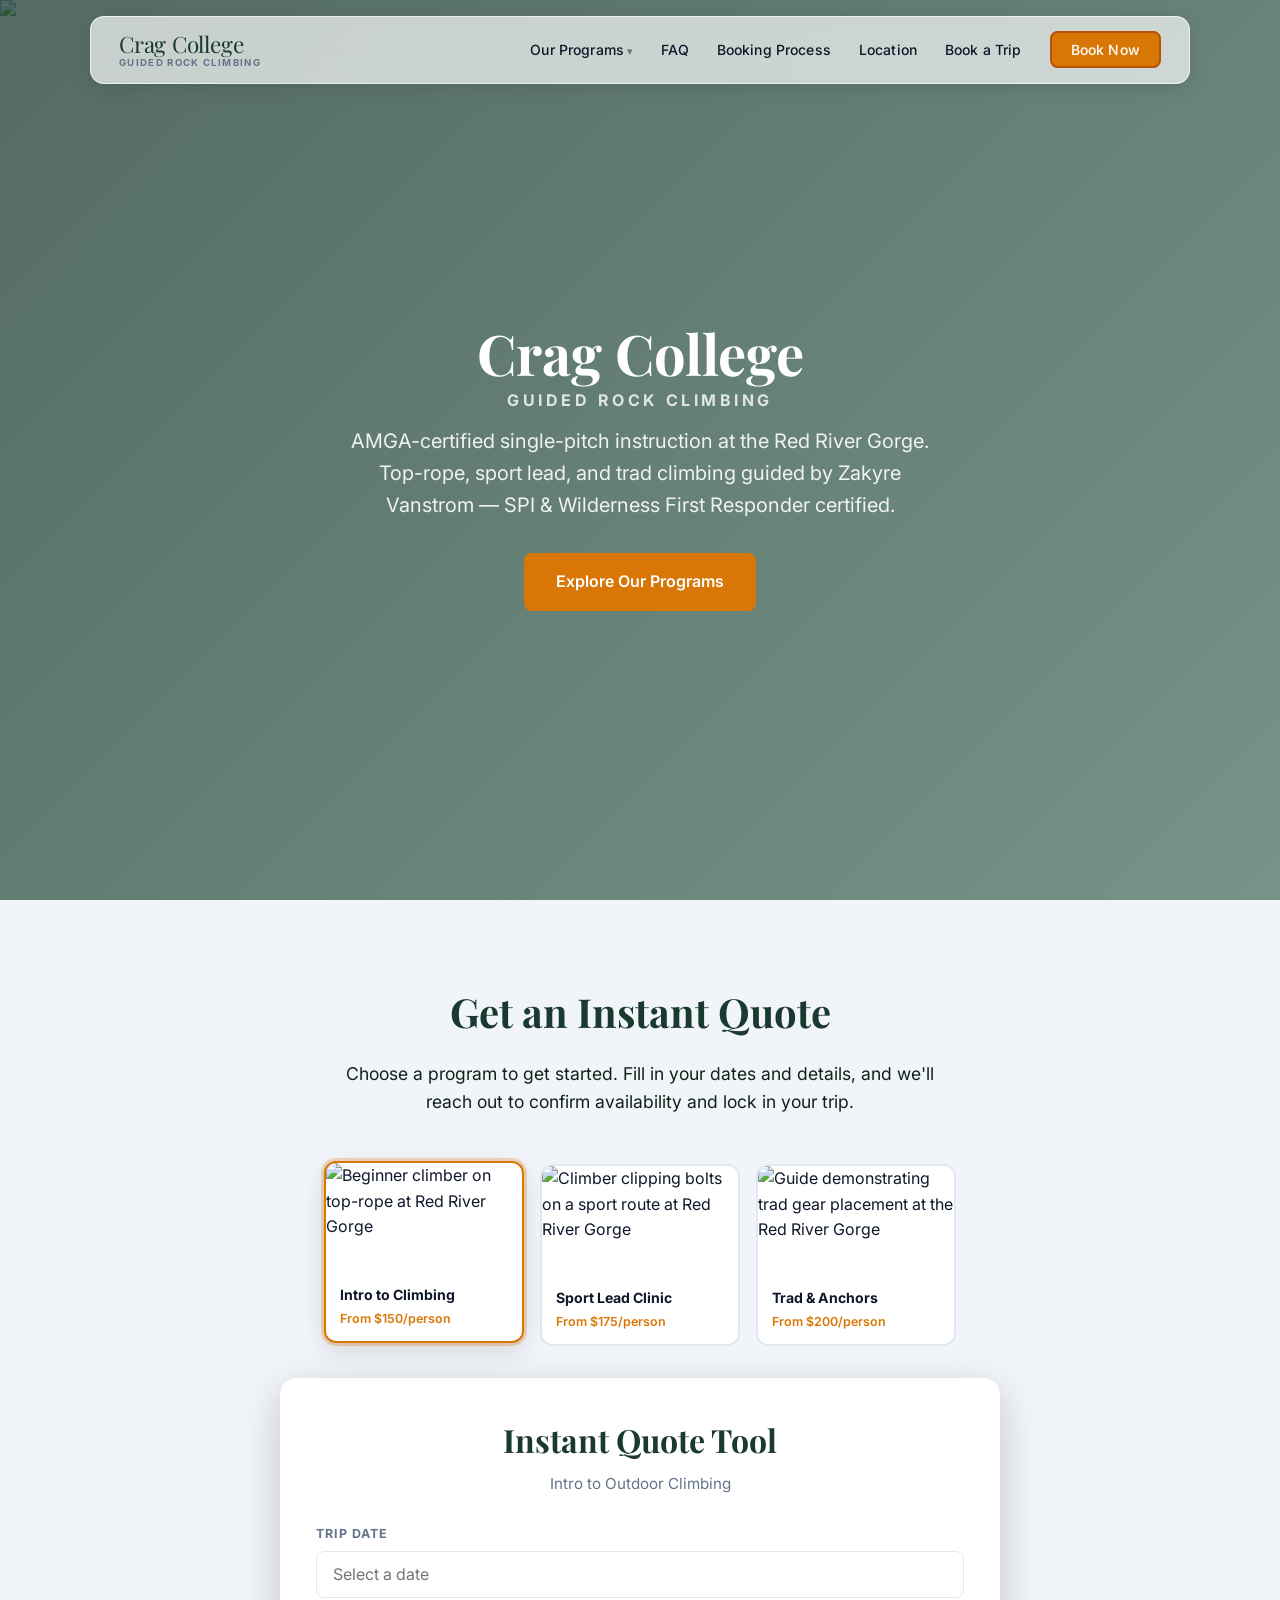
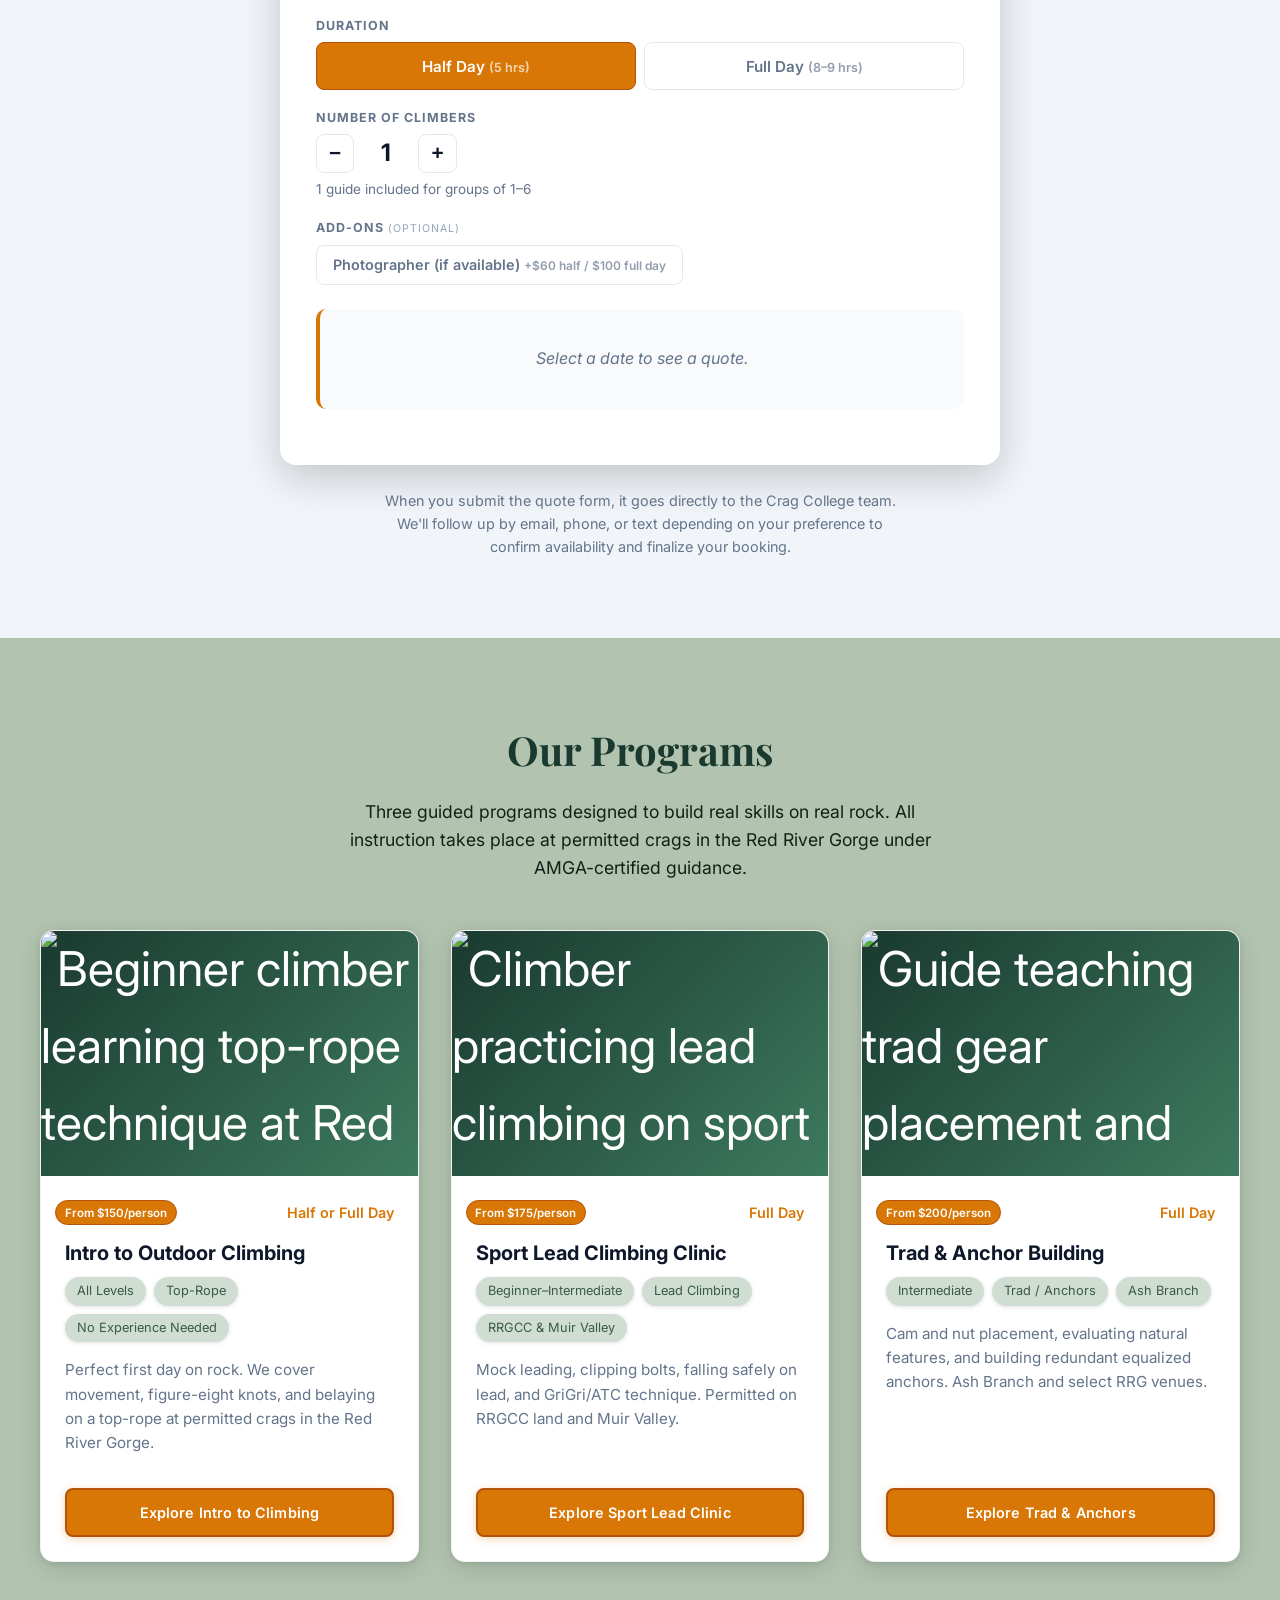
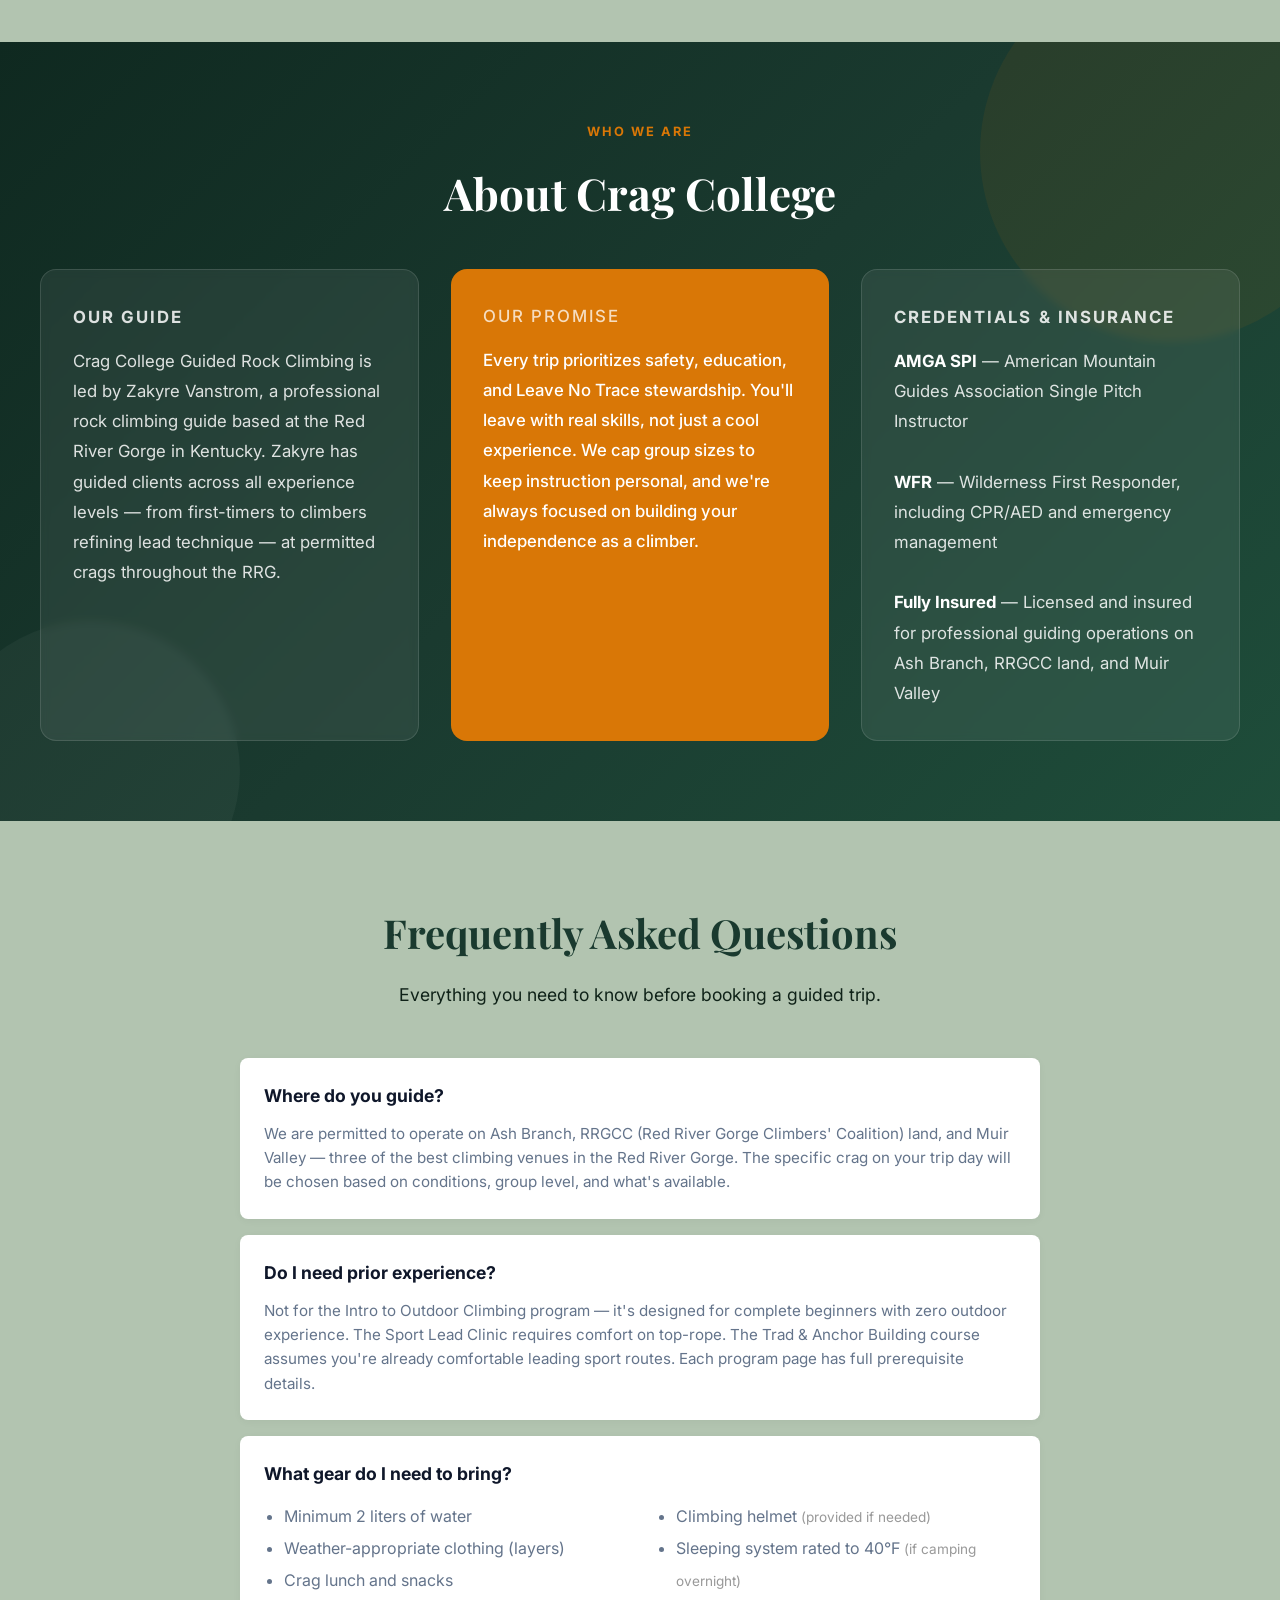
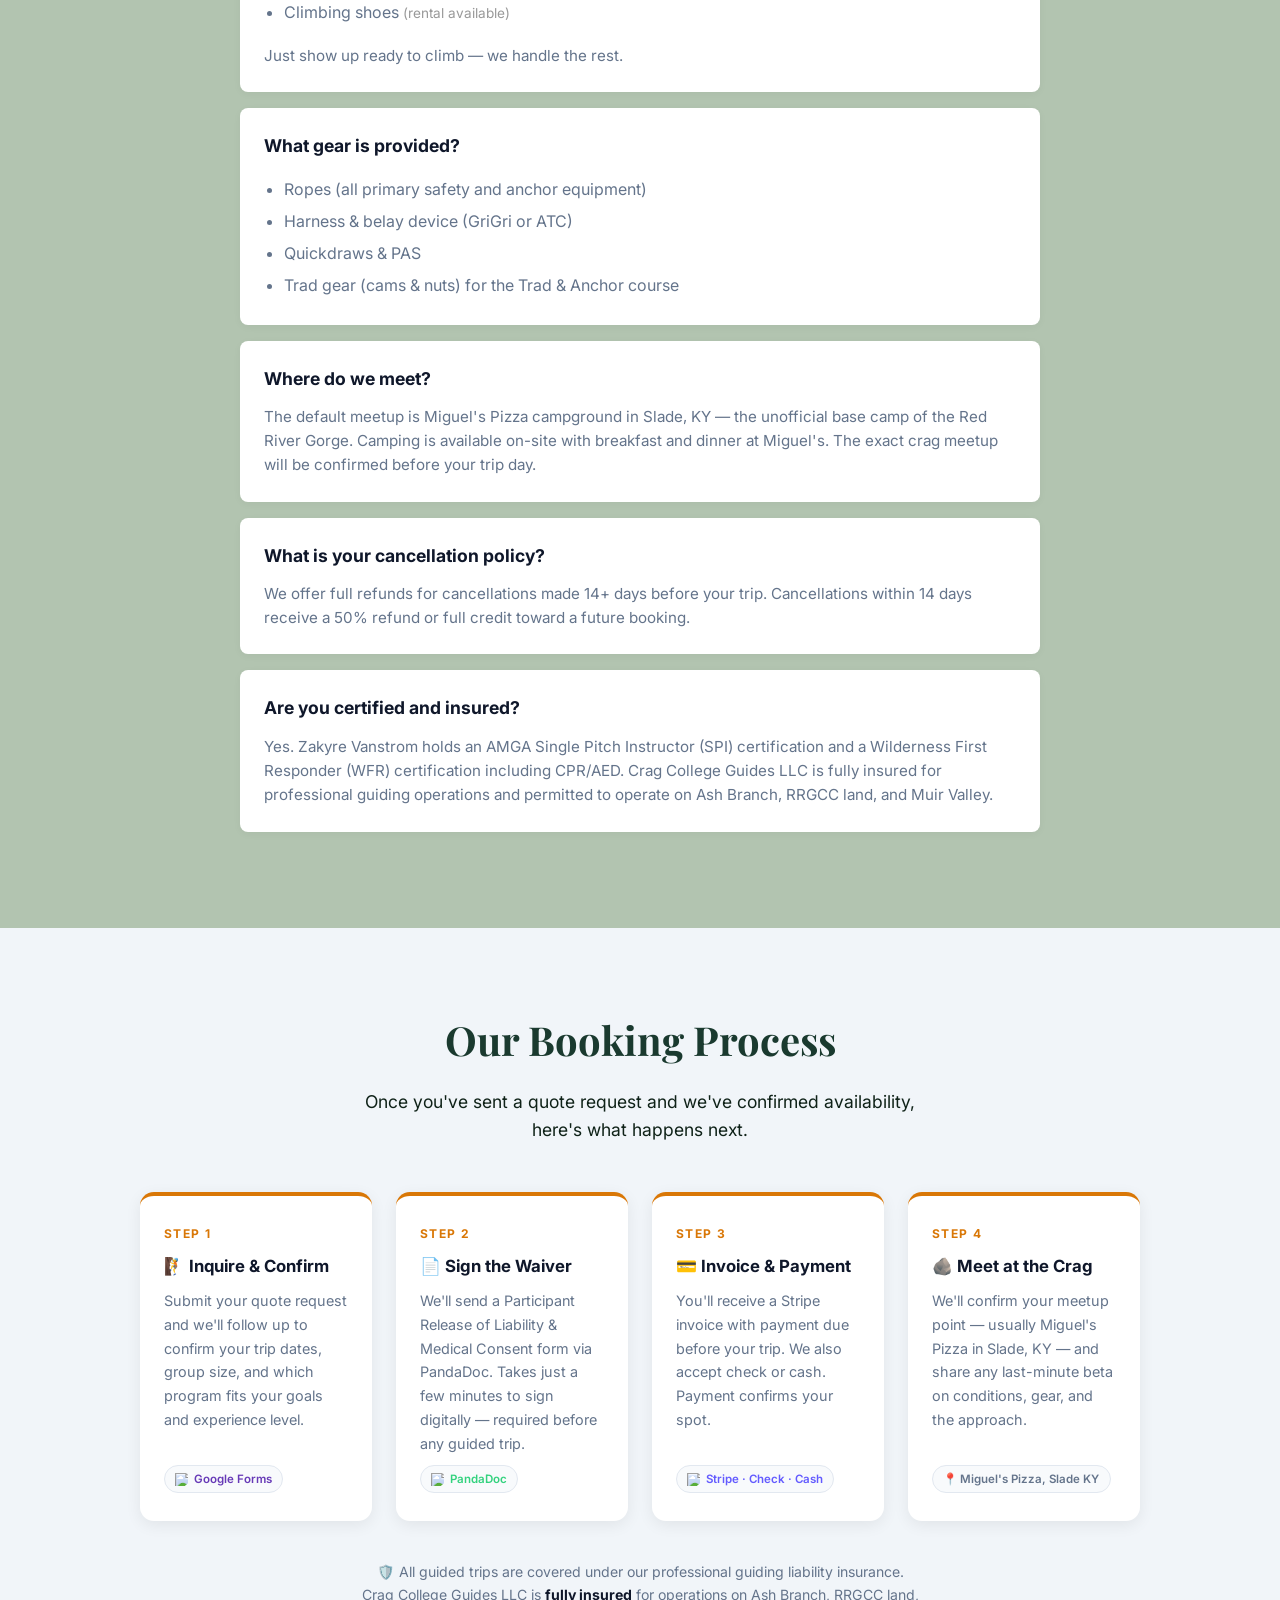
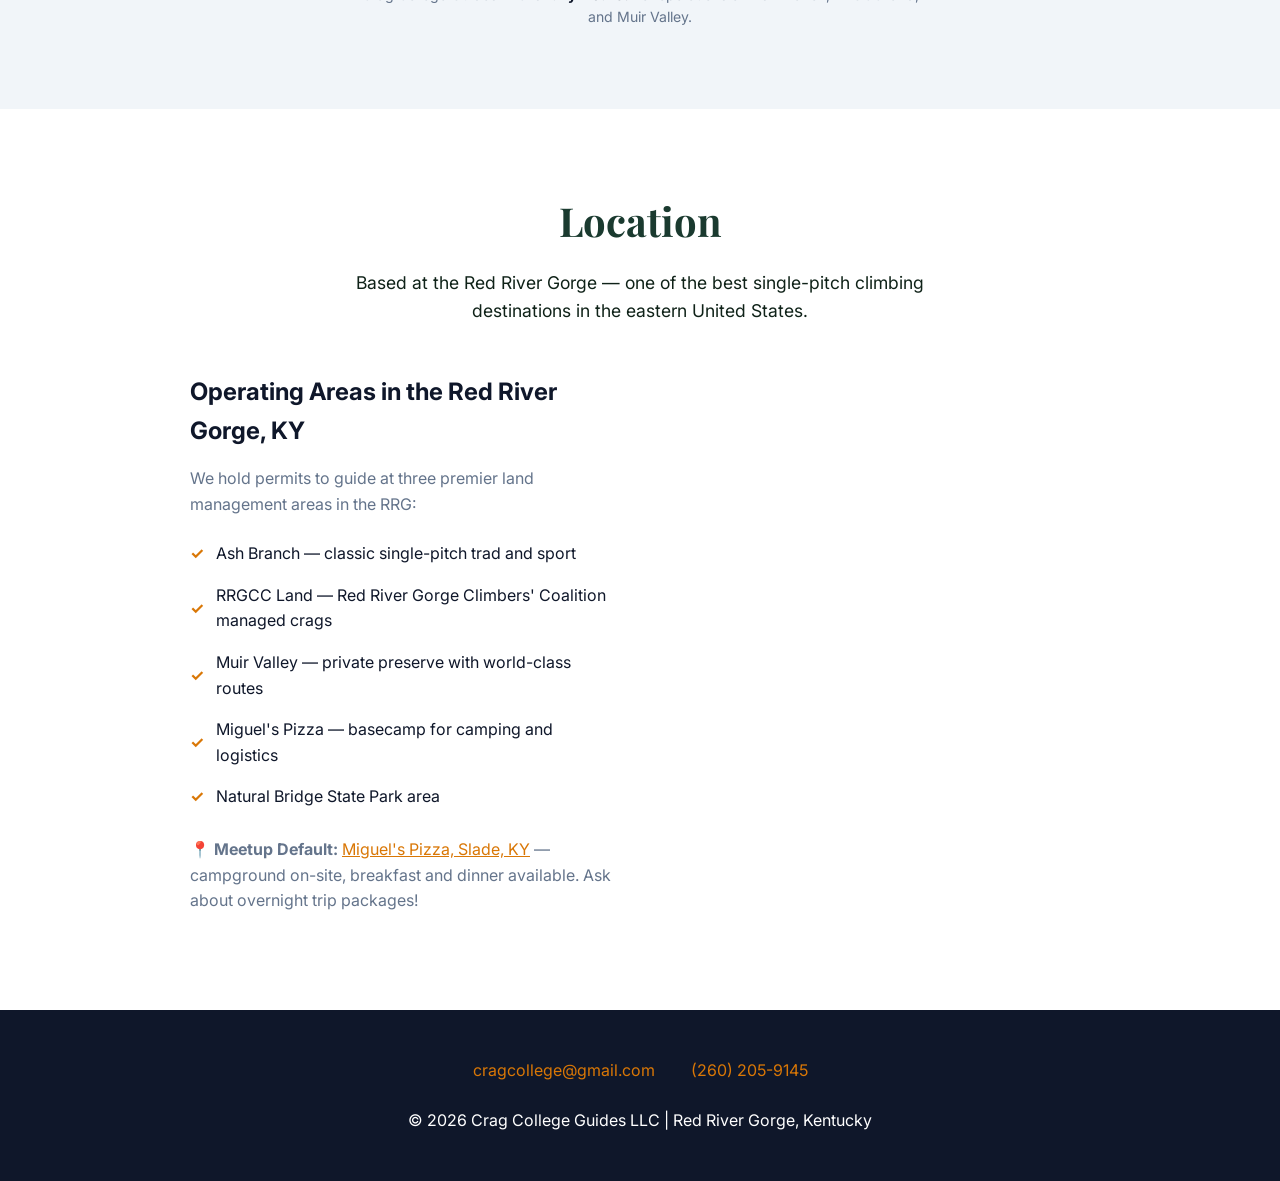
==== commit d6aca389: "updated nav, widget etc" ====
--- a/index.html
+++ b/index.html
@@ -55,6 +55,19 @@
             font-family: 'Playfair Display', serif;
             font-size: 3.5rem;
             margin-bottom: 1rem;
+            display: flex;
+            flex-direction: column;
+            align-items: center;
+            line-height: 1.15;
+        }
+        .hero-sub {
+            font-family: 'Inter', sans-serif;
+            font-size: 1rem;
+            font-weight: 700;
+            letter-spacing: 0.22em;
+            text-transform: uppercase;
+            opacity: 0.8;
+            margin-top: 0.35rem;
         }
 
         .hero-content p {
@@ -548,7 +561,7 @@
         <img class="hero-bg" src="photos/11-22-25%20david%20climbing%20day/DSC_0215.jpg" alt="Rock climber on route at the Red River Gorge, Kentucky">
         <div class="hero-overlay"></div>
         <div class="hero-content">
-            <h1>Crag College Guided Rock Climbing</h1>
+            <h1>Crag College<span class="hero-sub">Guided Rock Climbing</span></h1>
             <p>AMGA-certified single-pitch instruction at the Red River Gorge. Top-rope, sport lead, and trad climbing guided by Zakyre Vanstrom — SPI &amp; Wilderness First Responder certified.</p>
             <a href="#programs" class="hero-btn">Explore Our Programs</a>
         </div>
@@ -808,35 +821,29 @@
     <script>
         const IQ_CONFIGS = {
             'intro': {
-                camper:   { name: 'Intro to Outdoor Climbing', weeknightRate: 150, weekendRate: 175, towInsurancePerDay: 0 },
-                delivery: { ratePerMile: 0, minimum: 0, origin: 'Slade, KY 40376' },
+                camper:   { name: 'Intro to Outdoor Climbing', halfDayBase: 160, halfDayAdditional: 30, fullDayBase: 220, fullDayAdditional: 50, secondGuideHalfDay: 200, secondGuideFullDay: 300 },
                 addons: [
-                    { id: 'gear-rental', label: 'Gear rental (harness + belay device)', price: 15, per: 'night' },
-                    { id: 'shoes',       label: 'Climbing shoes',                       price: 10, per: 'night' },
+                    { id: 'photographer', label: 'Photographer (if available)', halfDayPrice: 60, fullDayPrice: 100 },
                 ],
                 emailjs: { publicKey: 'z8OLy4eEgxpeaK5Jp', serviceId: 'service_jsho87g', templateId: 'template_rl4wku4' }
             },
             'sport-lead': {
-                camper:   { name: 'Sport Lead Climbing Clinic', weeknightRate: 175, weekendRate: 200, towInsurancePerDay: 0 },
-                delivery: { ratePerMile: 0, minimum: 0, origin: 'Slade, KY 40376' },
+                camper:   { name: 'Sport Lead Climbing Clinic', halfDayBase: 160, halfDayAdditional: 30, fullDayBase: 220, fullDayAdditional: 50, secondGuideHalfDay: 200, secondGuideFullDay: 300 },
                 addons: [
-                    { id: 'gear-rental', label: 'Gear rental (harness + belay device)', price: 15, per: 'night' },
-                    { id: 'shoes',       label: 'Climbing shoes',                       price: 10, per: 'night' },
+                    { id: 'photographer', label: 'Photographer (if available)', halfDayPrice: 60, fullDayPrice: 100 },
                 ],
                 emailjs: { publicKey: 'z8OLy4eEgxpeaK5Jp', serviceId: 'service_jsho87g', templateId: 'template_rl4wku4' }
             },
             'trad-anchor': {
-                camper:   { name: 'Trad & Anchor Building', weeknightRate: 200, weekendRate: 225, towInsurancePerDay: 0 },
-                delivery: { ratePerMile: 0, minimum: 0, origin: 'Slade, KY 40376' },
+                camper:   { name: 'Trad & Anchor Building', halfDayBase: 160, halfDayAdditional: 30, fullDayBase: 220, fullDayAdditional: 50, secondGuideHalfDay: 200, secondGuideFullDay: 300 },
                 addons: [
-                    { id: 'gear-rental', label: 'Gear rental (harness + belay device)', price: 15, per: 'night' },
-                    { id: 'shoes',       label: 'Climbing shoes',                       price: 10, per: 'night' },
+                    { id: 'photographer', label: 'Photographer (if available)', halfDayPrice: 60, fullDayPrice: 100 },
                 ],
                 emailjs: { publicKey: 'z8OLy4eEgxpeaK5Jp', serviceId: 'service_jsho87g', templateId: 'template_rl4wku4' }
             },
         };
 
-        let iqWidget = null;
+        window.iqWidget = null;
 
         function selectCamper(card, scroll) {
             const key = card.dataset.camper;
--- a/css/shared.css
+++ b/css/shared.css
@@ -30,7 +30,8 @@
     box-shadow: 0 4px 20px rgba(0,0,0,0.10), 0 1px 4px rgba(0,0,0,0.06);
     z-index: 100;
 }
-.logo { font-family: 'Playfair Display', serif; font-size: 1.4rem; color: var(--primary); text-decoration: none; letter-spacing: -0.01em; }
+.logo { font-family: 'Playfair Display', serif; font-size: 1.4rem; color: var(--primary); text-decoration: none; letter-spacing: -0.01em; display: flex; flex-direction: column; line-height: 1.2; }
+.logo-sub { font-family: 'Inter', sans-serif; font-size: 0.6rem; font-weight: 700; letter-spacing: 0.14em; text-transform: uppercase; color: var(--gray); }
 .nav-hamburger { display: none; flex-direction: column; gap: 5px; background: none; border: none; cursor: pointer; padding: 4px; }
 .nav-hamburger span { display: block; width: 22px; height: 2px; background: var(--dark); border-radius: 2px; transition: transform 0.2s, opacity 0.2s; }
 nav.nav-open .nav-hamburger span:nth-child(1) { transform: translateY(7px) rotate(45deg); }
@@ -316,6 +317,12 @@
 .qw-toggle-btn:hover { border-color: var(--accent); color: var(--dark); }
 .qw-toggle-btn.active { background: var(--accent); border-color: #b45309; color: white; }
 .qw-map { margin-top: 0.75rem; height: 180px; border-radius: 8px; overflow: hidden; border: 1.5px solid #e2e8f0; }
+.qw-climber-row { display: flex; align-items: center; gap: 1rem; }
+.qw-climber-btn { width: 2.4rem; height: 2.4rem; font-size: 1.3rem; font-weight: 700; background: white; border: 1.5px solid #e2e8f0; border-radius: 8px; cursor: pointer; color: var(--dark); transition: all 0.2s; line-height: 1; display: flex; align-items: center; justify-content: center; }
+.qw-climber-btn:hover:not(:disabled) { border-color: var(--accent); color: var(--accent); }
+.qw-climber-btn:disabled { opacity: 0.35; cursor: not-allowed; }
+.qw-climber-count { font-size: 1.5rem; font-weight: 700; color: var(--dark); min-width: 2rem; text-align: center; }
+.qw-group-warn { color: #b45309; font-weight: 600; }
 .qw-addons { display: flex; flex-wrap: wrap; gap: 0.5rem; }
 .qw-addon-btn { font-family: 'Inter', sans-serif; font-size: 0.9rem; font-weight: 600; padding: 0.65rem 1rem; background: white; border: 1.5px solid #e2e8f0; border-radius: 8px; cursor: pointer; color: var(--gray); transition: all 0.2s; }
 .qw-addon-btn:hover { border-color: var(--accent); color: var(--dark); }
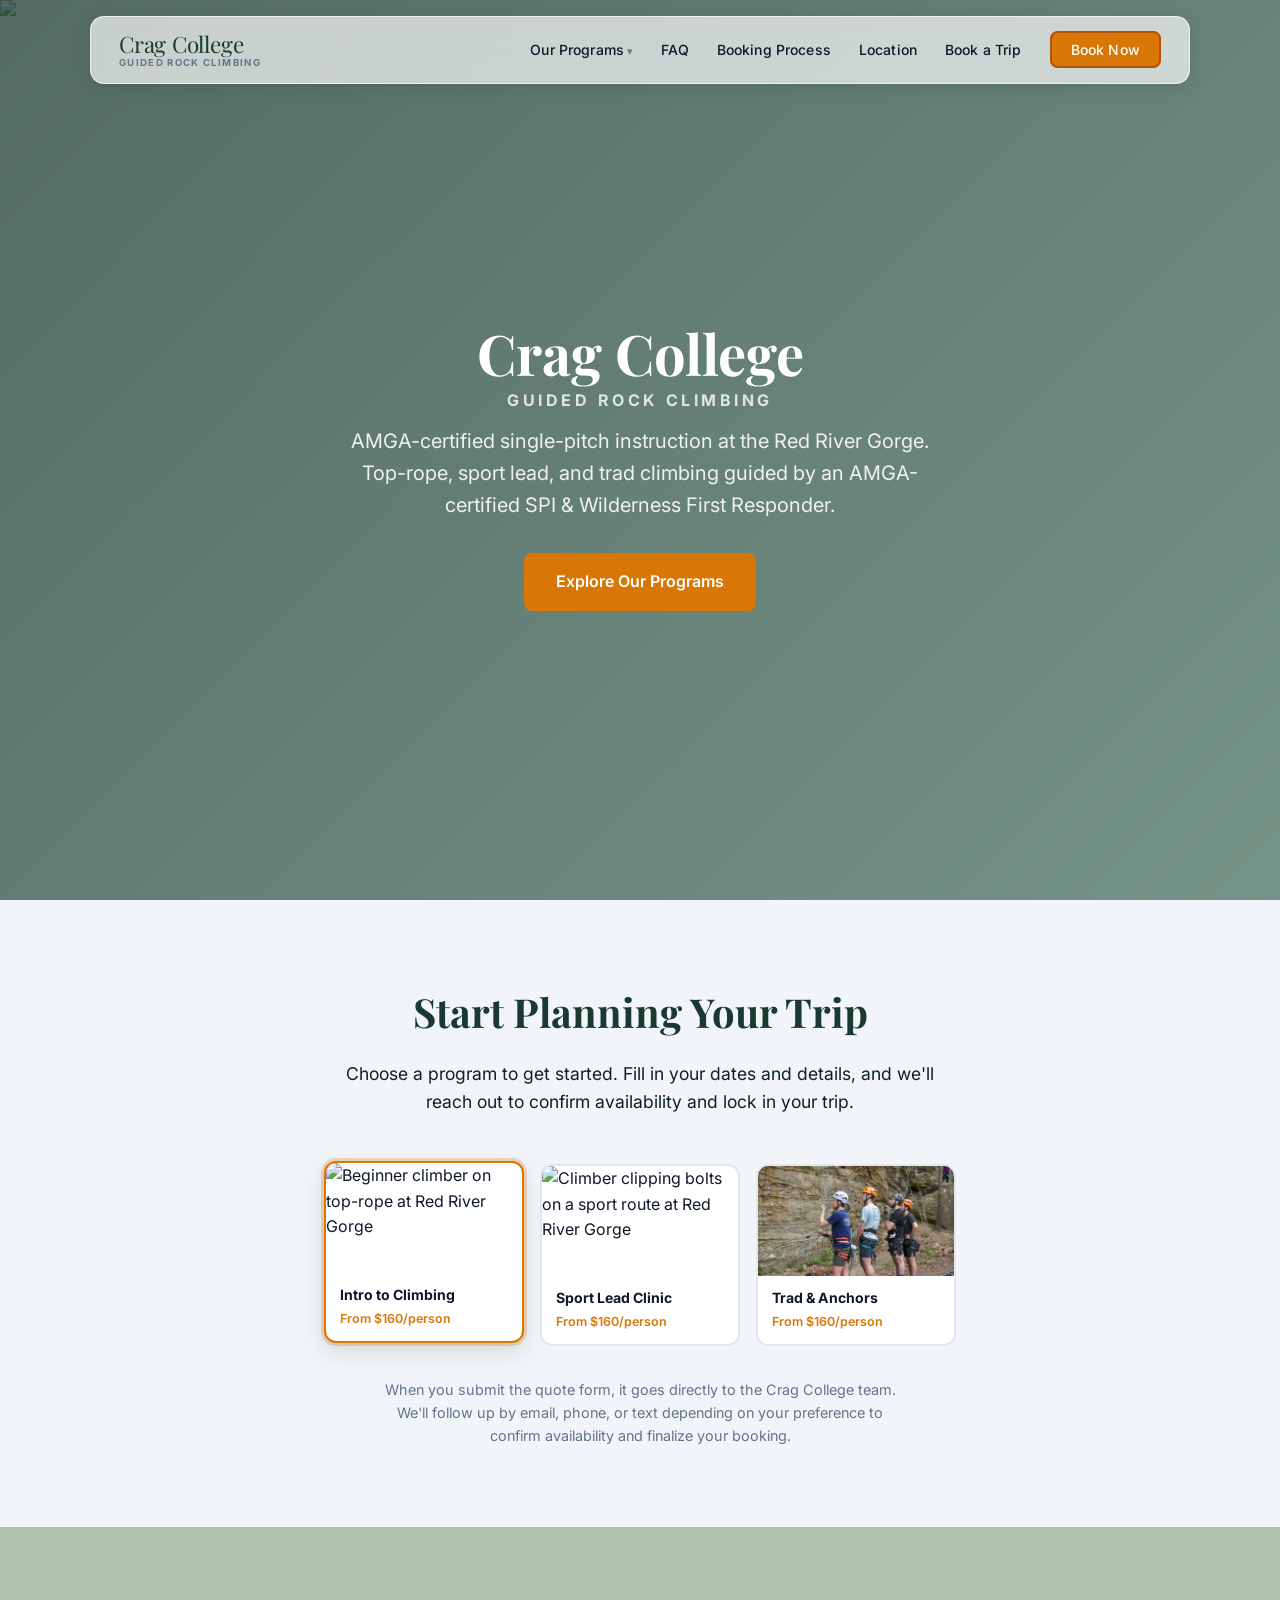
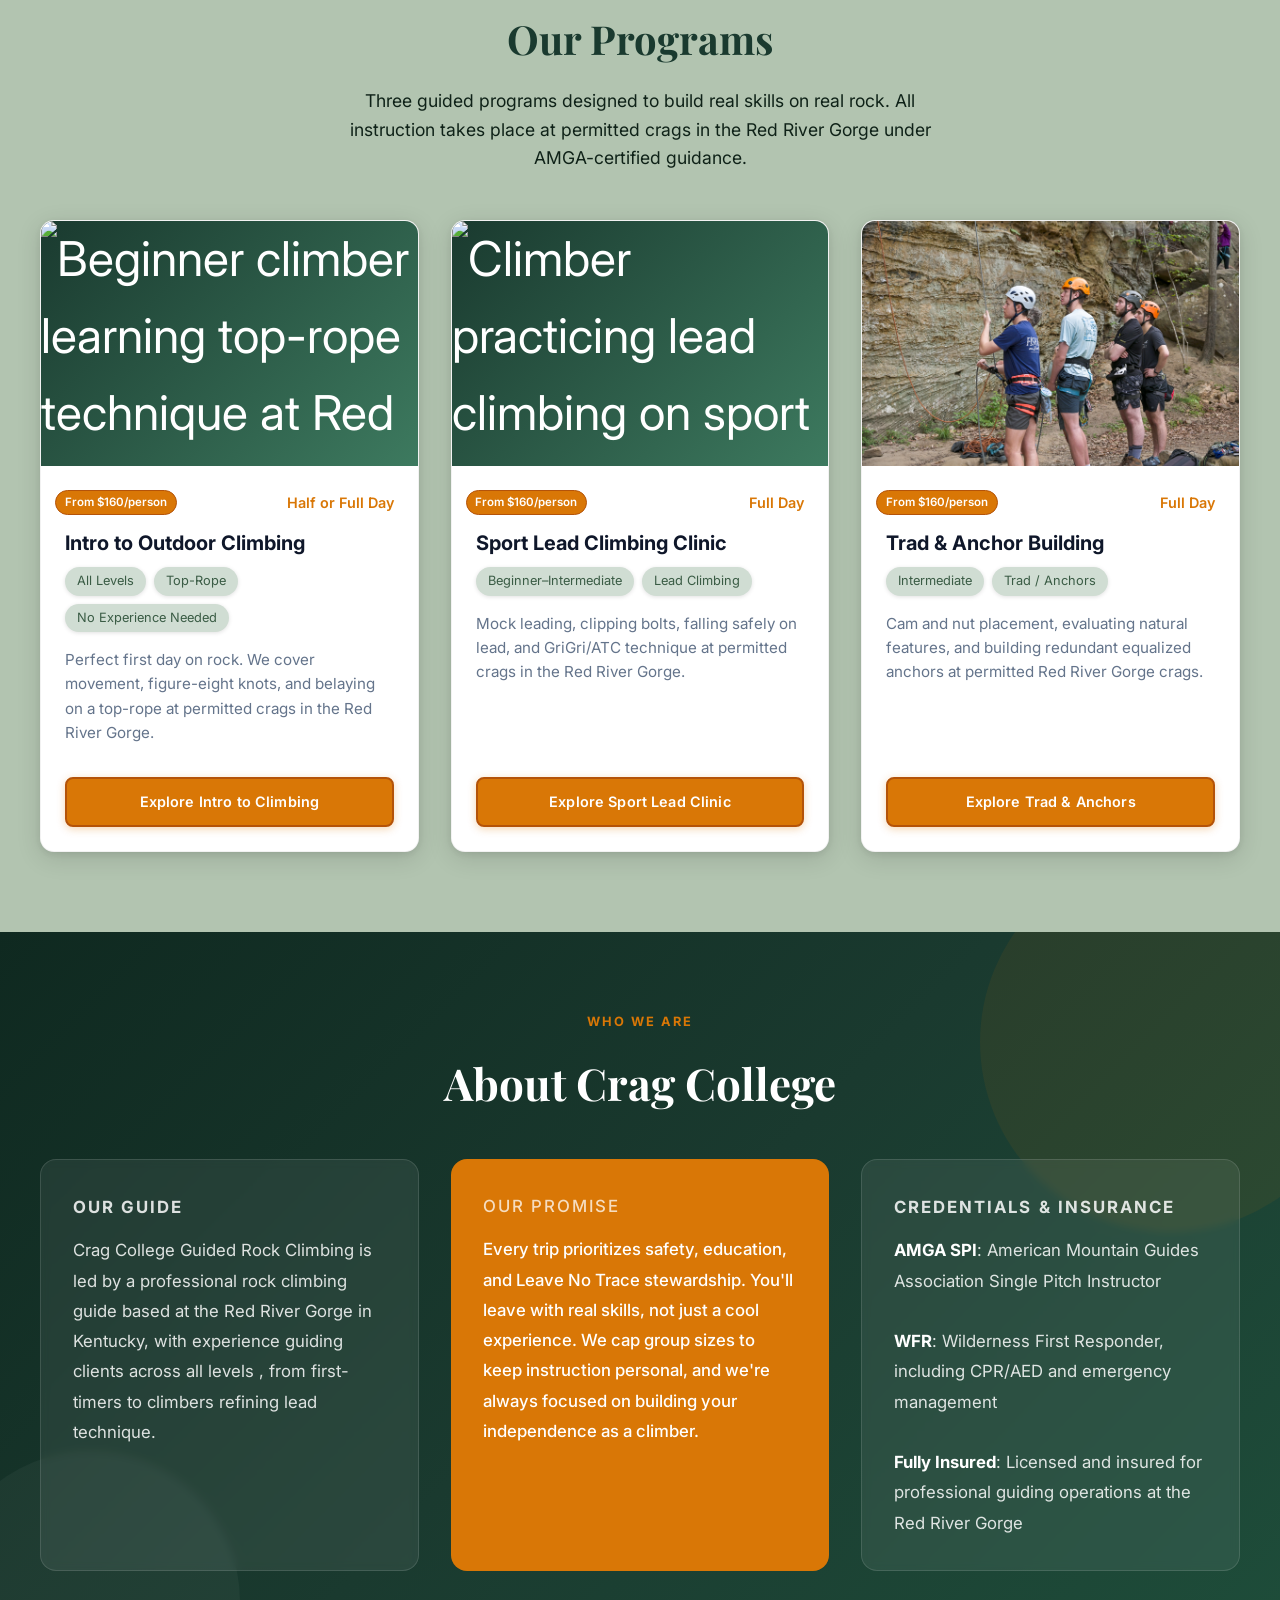
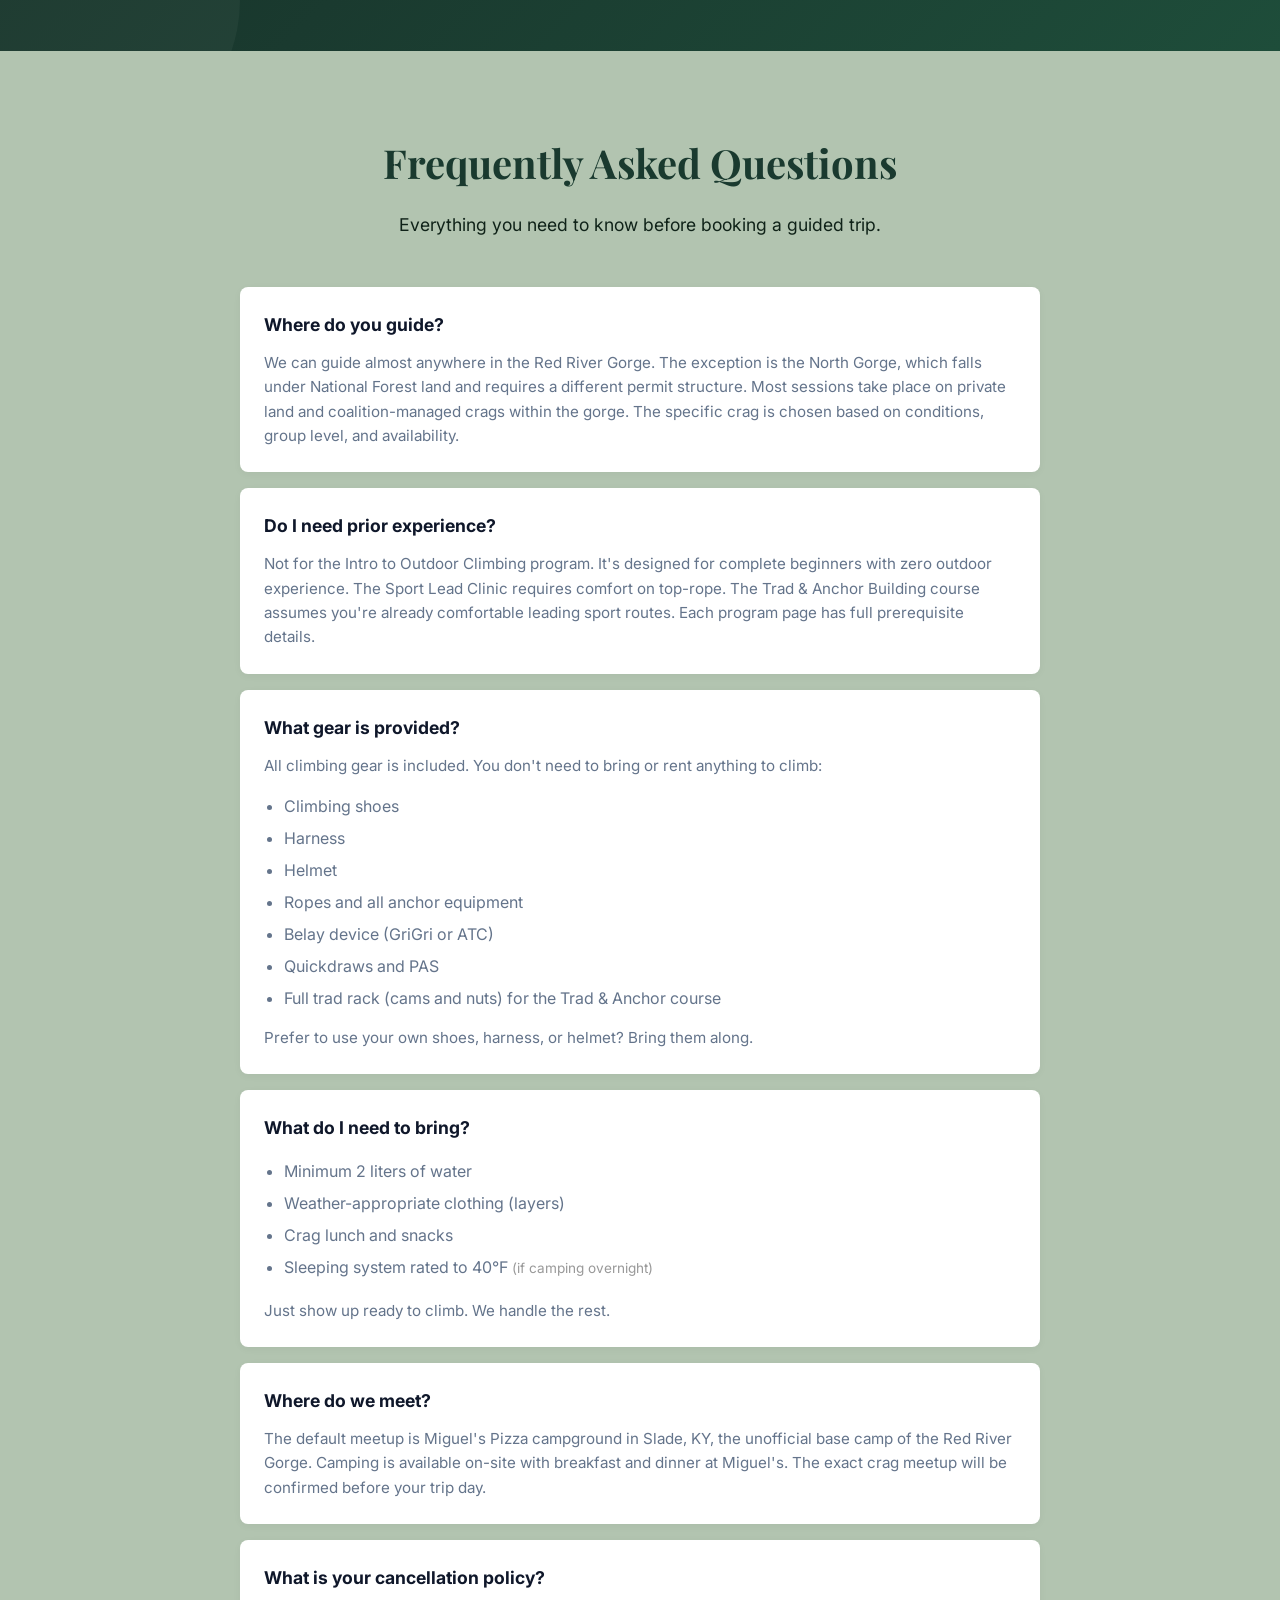
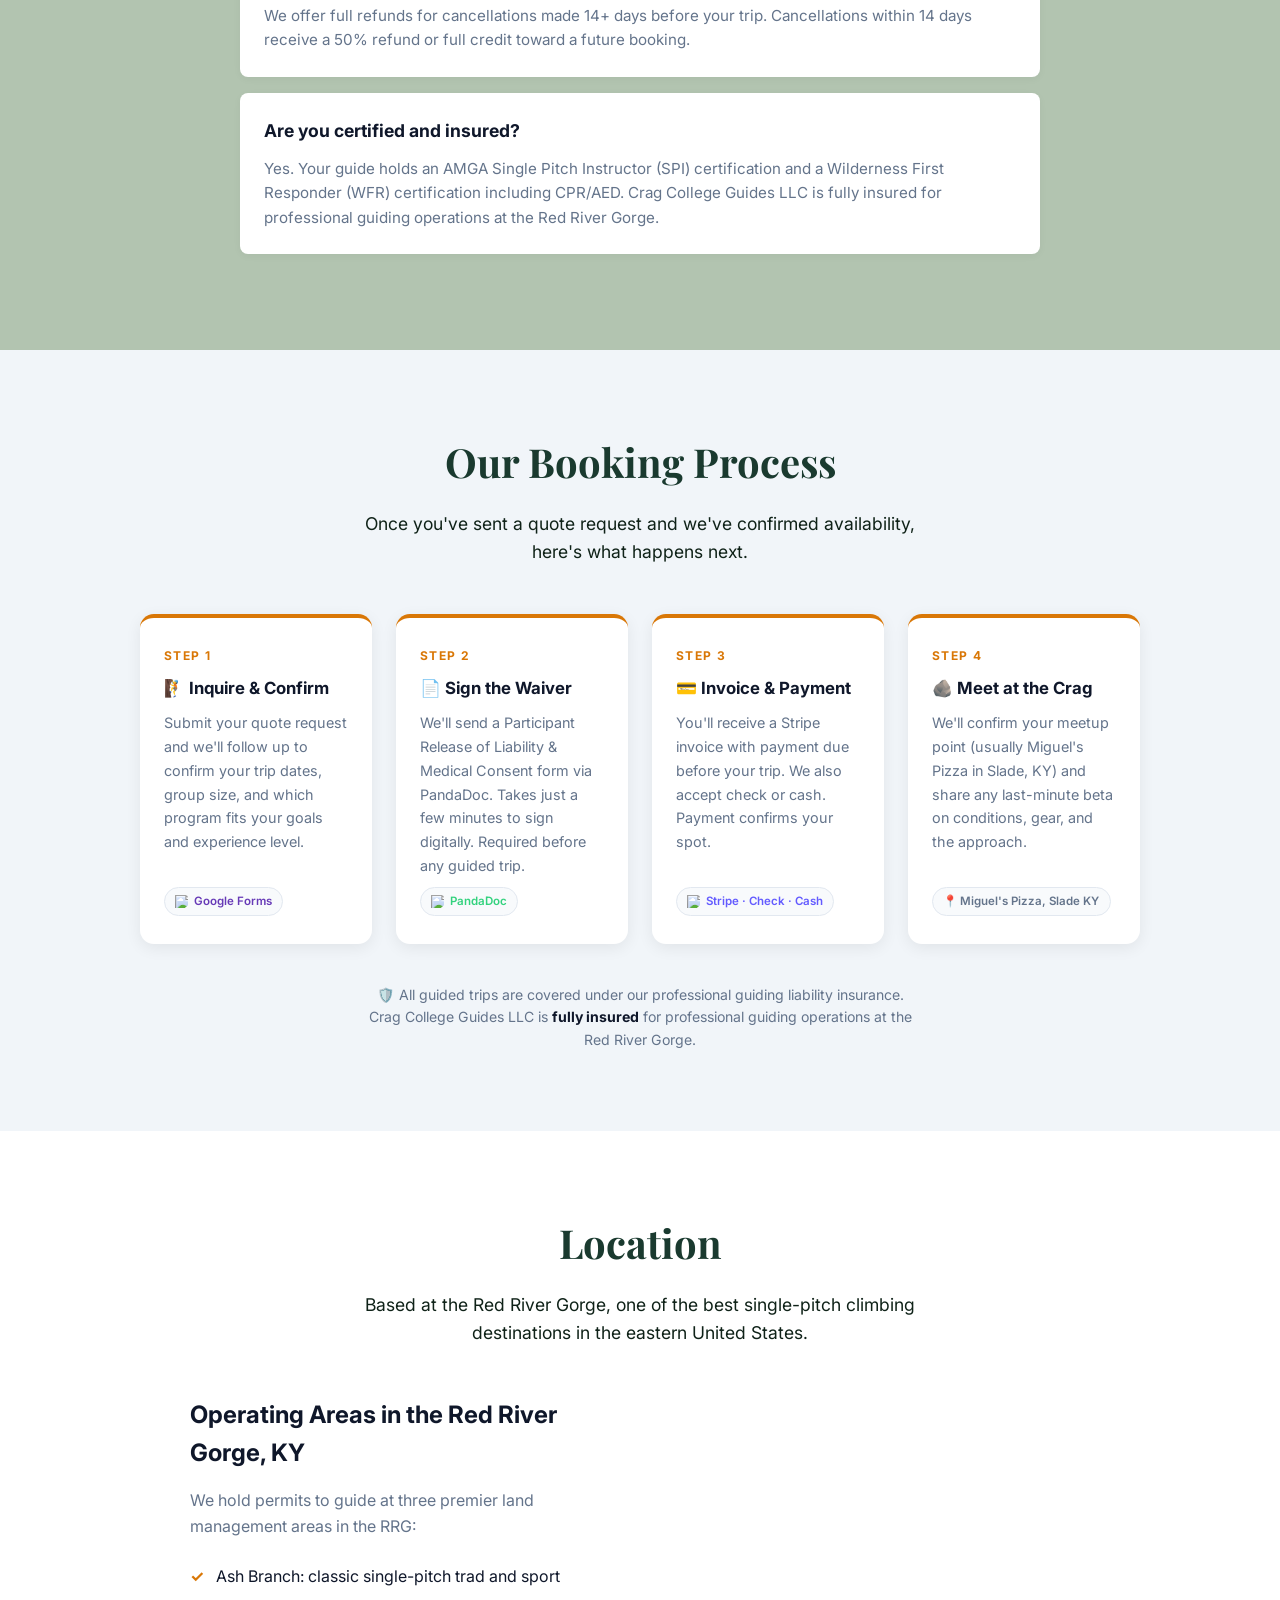
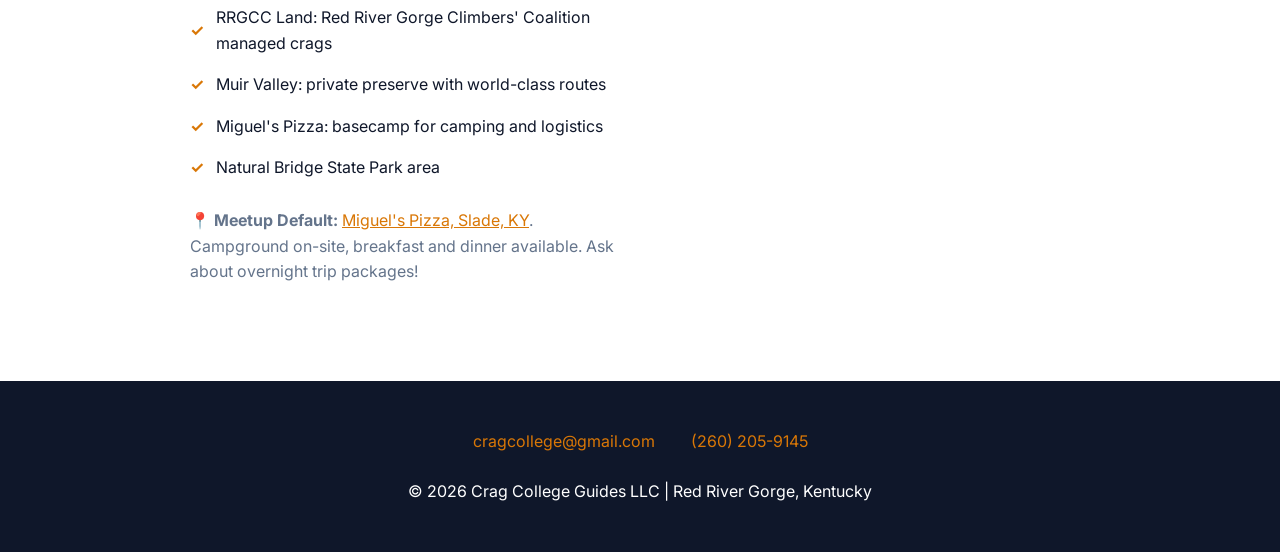
==== commit 0c3c0af4: "bunch of little updates" ====
--- a/index.html
+++ b/index.html
@@ -558,40 +558,40 @@
 
     <!-- Hero -->
     <section class="hero">
-        <img class="hero-bg" src="photos/11-22-25%20david%20climbing%20day/DSC_0215.jpg" alt="Rock climber on route at the Red River Gorge, Kentucky">
+        <img class="hero-bg" src="site-photos/DSC_0215.jpg" alt="Rock climber on route at the Red River Gorge, Kentucky">
         <div class="hero-overlay"></div>
         <div class="hero-content">
             <h1>Crag College<span class="hero-sub">Guided Rock Climbing</span></h1>
-            <p>AMGA-certified single-pitch instruction at the Red River Gorge. Top-rope, sport lead, and trad climbing guided by Zakyre Vanstrom — SPI &amp; Wilderness First Responder certified.</p>
+            <p>AMGA-certified single-pitch instruction at the Red River Gorge. Top-rope, sport lead, and trad climbing guided by an AMGA-certified SPI &amp; Wilderness First Responder.</p>
             <a href="#programs" class="hero-btn">Explore Our Programs</a>
         </div>
     </section>
 
     <!-- Instant Quote -->
     <section id="instant-quote">
-        <h2 class="section-title">Get an Instant Quote</h2>
+        <h2 class="section-title">Start Planning Your Trip</h2>
         <p class="section-subtitle">Choose a program to get started. Fill in your dates and details, and we'll reach out to confirm availability and lock in your trip.</p>
 
         <div class="iq-picker">
             <div class="iq-card" data-camper="intro" data-name="Intro to Outdoor Climbing">
-                <img src="photos/11-22-25%20david%20climbing%20day/DSC_0208.jpg" alt="Beginner climber on top-rope at Red River Gorge">
+                <img src="site-photos/DSC_0208.jpg" alt="Beginner climber on top-rope at Red River Gorge">
                 <div class="iq-card-info">
                     <div class="iq-card-name">Intro to Climbing</div>
-                    <div class="iq-card-price">From $150/person</div>
+                    <div class="iq-card-price">From $160/person</div>
                 </div>
             </div>
             <div class="iq-card" data-camper="sport-lead" data-name="Sport Lead Climbing Clinic">
-                <img src="photos/April%2C%20Zee%20%7C%2003%2021%2022%2026/IMG_0893.JPG" alt="Climber clipping bolts on a sport route at Red River Gorge">
+                <img src="site-photos/IMG_0893.JPG" alt="Climber clipping bolts on a sport route at Red River Gorge">
                 <div class="iq-card-info">
                     <div class="iq-card-name">Sport Lead Clinic</div>
-                    <div class="iq-card-price">From $175/person</div>
+                    <div class="iq-card-price">From $160/person</div>
                 </div>
             </div>
             <div class="iq-card" data-camper="trad-anchor" data-name="Trad &amp; Anchor Building">
-                <img src="photos/RRG%204-10-4-12/DSC_2409.jpg" alt="Guide demonstrating trad gear placement at the Red River Gorge">
+                <img src="site-photos/DSC_2409.jpg" alt="Guide demonstrating trad gear placement at the Red River Gorge">
                 <div class="iq-card-info">
                     <div class="iq-card-name">Trad &amp; Anchors</div>
-                    <div class="iq-card-price">From $200/person</div>
+                    <div class="iq-card-price">From $160/person</div>
                 </div>
             </div>
         </div>
@@ -612,10 +612,10 @@
             <!-- Program 1 -->
             <div class="camper-card">
                 <div class="camper-image">
-                    <img src="photos/11-22-25%20david%20climbing%20day/DSC_0208.jpg" alt="Beginner climber learning top-rope technique at Red River Gorge">
+                    <img src="site-photos/DSC_0208.jpg" alt="Beginner climber learning top-rope technique at Red River Gorge">
                 </div>
                 <div class="camper-info">
-                    <p class="year"><span class="card-price-tag">From $150/person</span> Half or Full Day</p>
+                    <p class="year"><span class="card-price-tag">From $160/person</span> Half or Full Day</p>
                     <h3>Intro to Outdoor Climbing</h3>
                     <div class="camper-specs">
                         <span class="spec-tag">All Levels</span>
@@ -630,17 +630,16 @@
             <!-- Program 2 -->
             <div class="camper-card">
                 <div class="camper-image">
-                    <img src="photos/April%2C%20Zee%20%7C%2003%2021%2022%2026/IMG_0893.JPG" alt="Climber practicing lead climbing on sport route at Red River Gorge">
+                    <img src="site-photos/IMG_0893.JPG" alt="Climber practicing lead climbing on sport route at Red River Gorge">
                 </div>
                 <div class="camper-info">
-                    <p class="year"><span class="card-price-tag">From $175/person</span> Full Day</p>
+                    <p class="year"><span class="card-price-tag">From $160/person</span> Full Day</p>
                     <h3>Sport Lead Climbing Clinic</h3>
                     <div class="camper-specs">
                         <span class="spec-tag">Beginner–Intermediate</span>
                         <span class="spec-tag">Lead Climbing</span>
-                        <span class="spec-tag">RRGCC &amp; Muir Valley</span>
-                    </div>
-                    <p>Mock leading, clipping bolts, falling safely on lead, and GriGri/ATC technique. Permitted on RRGCC land and Muir Valley.</p>
+                                            </div>
+                    <p>Mock leading, clipping bolts, falling safely on lead, and GriGri/ATC technique at permitted crags in the Red River Gorge.</p>
                     <a href="sport-lead-clinic.html" class="camper-btn">Explore Sport Lead Clinic</a>
                 </div>
             </div>
@@ -648,17 +647,16 @@
             <!-- Program 3 -->
             <div class="camper-card">
                 <div class="camper-image">
-                    <img src="photos/RRG%204-10-4-12/DSC_2409.jpg" alt="Guide teaching trad gear placement and anchor building at Red River Gorge">
+                    <img src="site-photos/DSC_2409.jpg" alt="Guide teaching trad gear placement and anchor building at Red River Gorge">
                 </div>
                 <div class="camper-info">
-                    <p class="year"><span class="card-price-tag">From $200/person</span> Full Day</p>
+                    <p class="year"><span class="card-price-tag">From $160/person</span> Full Day</p>
                     <h3>Trad &amp; Anchor Building</h3>
                     <div class="camper-specs">
                         <span class="spec-tag">Intermediate</span>
                         <span class="spec-tag">Trad / Anchors</span>
-                        <span class="spec-tag">Ash Branch</span>
-                    </div>
-                    <p>Cam and nut placement, evaluating natural features, and building redundant equalized anchors. Ash Branch and select RRG venues.</p>
+                                            </div>
+                    <p>Cam and nut placement, evaluating natural features, and building redundant equalized anchors at permitted Red River Gorge crags.</p>
                     <a href="trad-anchor-building.html" class="camper-btn">Explore Trad &amp; Anchors</a>
                 </div>
             </div>
@@ -673,7 +671,7 @@
             <div class="about-grid">
                 <div class="about-card">
                     <p class="about-card-label">Our Guide</p>
-                    <p>Crag College Guided Rock Climbing is led by Zakyre Vanstrom, a professional rock climbing guide based at the Red River Gorge in Kentucky. Zakyre has guided clients across all experience levels — from first-timers to climbers refining lead technique — at permitted crags throughout the RRG.</p>
+                    <p>Crag College Guided Rock Climbing is led by a professional rock climbing guide based at the Red River Gorge in Kentucky, with experience guiding clients across all levels , from first-timers to climbers refining lead technique.</p>
                 </div>
                 <div class="about-card about-promise-card">
                     <p class="about-card-label">Our Promise</p>
@@ -682,9 +680,9 @@
                 <div class="about-card">
                     <p class="about-card-label">Credentials &amp; Insurance</p>
                     <p>
-                        <strong style="color:white;">AMGA SPI</strong> — American Mountain Guides Association Single Pitch Instructor<br><br>
-                        <strong style="color:white;">WFR</strong> — Wilderness First Responder, including CPR/AED and emergency management<br><br>
-                        <strong style="color:white;">Fully Insured</strong> — Licensed and insured for professional guiding operations on Ash Branch, RRGCC land, and Muir Valley
+                        <strong style="color:white;">AMGA SPI</strong>: American Mountain Guides Association Single Pitch Instructor<br><br>
+                        <strong style="color:white;">WFR</strong>: Wilderness First Responder, including CPR/AED and emergency management<br><br>
+                        <strong style="color:white;">Fully Insured</strong>: Licensed and insured for professional guiding operations at the Red River Gorge
                     </p>
                 </div>
             </div>
@@ -699,38 +697,39 @@
         <div class="faq-list">
             <div class="faq-item">
                 <h3>Where do you guide?</h3>
-                <p>We are permitted to operate on Ash Branch, RRGCC (Red River Gorge Climbers' Coalition) land, and Muir Valley — three of the best climbing venues in the Red River Gorge. The specific crag on your trip day will be chosen based on conditions, group level, and what's available.</p>
+                <p>We can guide almost anywhere in the Red River Gorge. The exception is the North Gorge, which falls under National Forest land and requires a different permit structure. Most sessions take place on private land and coalition-managed crags within the gorge. The specific crag is chosen based on conditions, group level, and availability.</p>
             </div>
             <div class="faq-item">
                 <h3>Do I need prior experience?</h3>
-                <p>Not for the Intro to Outdoor Climbing program — it's designed for complete beginners with zero outdoor experience. The Sport Lead Clinic requires comfort on top-rope. The Trad &amp; Anchor Building course assumes you're already comfortable leading sport routes. Each program page has full prerequisite details.</p>
-            </div>
-            <div class="faq-item">
-                <h3>What gear do I need to bring?</h3>
-                <div class="faq-included-list">
-                    <ul style="list-style: disc; padding-left: 1.25rem; color: var(--gray); line-height: 2;">
-                        <li>Minimum 2 liters of water</li>
-                        <li>Weather-appropriate clothing (layers)</li>
-                        <li>Crag lunch and snacks</li>
-                        <li>Climbing shoes <span style="font-size: 0.85rem; color: #999; font-weight: 400;">(rental available)</span></li>
-                        <li>Climbing helmet <span style="font-size: 0.85rem; color: #999; font-weight: 400;">(provided if needed)</span></li>
-                        <li>Sleeping system rated to 40°F <span style="font-size: 0.85rem; color: #999; font-weight: 400;">(if camping overnight)</span></li>
-                    </ul>
-                </div>
-                <p style="margin-top: 1rem;">Just show up ready to climb — we handle the rest.</p>
+                <p>Not for the Intro to Outdoor Climbing program. It's designed for complete beginners with zero outdoor experience. The Sport Lead Clinic requires comfort on top-rope. The Trad &amp; Anchor Building course assumes you're already comfortable leading sport routes. Each program page has full prerequisite details.</p>
             </div>
             <div class="faq-item">
                 <h3>What gear is provided?</h3>
+                <p style="margin-bottom: 0.75rem;">All climbing gear is included. You don't need to bring or rent anything to climb:</p>
+                <ul style="list-style: disc; padding-left: 1.25rem; color: var(--gray); line-height: 2; margin-top: 0;">
+                    <li>Climbing shoes</li>
+                    <li>Harness</li>
+                    <li>Helmet</li>
+                    <li>Ropes and all anchor equipment</li>
+                    <li>Belay device (GriGri or ATC)</li>
+                    <li>Quickdraws and PAS</li>
+                    <li>Full trad rack (cams and nuts) for the Trad &amp; Anchor course</li>
+                </ul>
+                <p style="margin-top: 0.75rem;">Prefer to use your own shoes, harness, or helmet? Bring them along.</p>
+            </div>
+            <div class="faq-item">
+                <h3>What do I need to bring?</h3>
                 <ul style="list-style: disc; padding-left: 1.25rem; color: var(--gray); line-height: 2; margin-top: 0.75rem;">
-                    <li>Ropes (all primary safety and anchor equipment)</li>
-                    <li>Harness &amp; belay device (GriGri or ATC)</li>
-                    <li>Quickdraws &amp; PAS</li>
-                    <li>Trad gear (cams &amp; nuts) for the Trad &amp; Anchor course</li>
+                    <li>Minimum 2 liters of water</li>
+                    <li>Weather-appropriate clothing (layers)</li>
+                    <li>Crag lunch and snacks</li>
+                    <li>Sleeping system rated to 40°F <span style="font-size: 0.85rem; color: #999; font-weight: 400;">(if camping overnight)</span></li>
                 </ul>
+                <p style="margin-top: 1rem;">Just show up ready to climb. We handle the rest.</p>
             </div>
             <div class="faq-item">
                 <h3>Where do we meet?</h3>
-                <p>The default meetup is Miguel's Pizza campground in Slade, KY — the unofficial base camp of the Red River Gorge. Camping is available on-site with breakfast and dinner at Miguel's. The exact crag meetup will be confirmed before your trip day.</p>
+                <p>The default meetup is Miguel's Pizza campground in Slade, KY, the unofficial base camp of the Red River Gorge. Camping is available on-site with breakfast and dinner at Miguel's. The exact crag meetup will be confirmed before your trip day.</p>
             </div>
             <div class="faq-item">
                 <h3>What is your cancellation policy?</h3>
@@ -738,7 +737,7 @@
             </div>
             <div class="faq-item">
                 <h3>Are you certified and insured?</h3>
-                <p>Yes. Zakyre Vanstrom holds an AMGA Single Pitch Instructor (SPI) certification and a Wilderness First Responder (WFR) certification including CPR/AED. Crag College Guides LLC is fully insured for professional guiding operations and permitted to operate on Ash Branch, RRGCC land, and Muir Valley.</p>
+                <p>Yes. Your guide holds an AMGA Single Pitch Instructor (SPI) certification and a Wilderness First Responder (WFR) certification including CPR/AED. Crag College Guides LLC is fully insured for professional guiding operations at the Red River Gorge.</p>
             </div>
         </div>
     </section>
@@ -761,7 +760,7 @@
             <div class="process-step">
                 <div class="process-step-num">Step 2</div>
                 <h3>📄 Sign the Waiver</h3>
-                <p>We'll send a Participant Release of Liability &amp; Medical Consent form via PandaDoc. Takes just a few minutes to sign digitally — required before any guided trip.</p>
+                <p>We'll send a Participant Release of Liability &amp; Medical Consent form via PandaDoc. Takes just a few minutes to sign digitally. Required before any guided trip.</p>
                 <span class="process-step-badge">
                     <img src="https://www.google.com/s2/favicons?domain=pandadoc.com&sz=64" alt="PandaDoc">
                     <span style="color:#33D27E;">PandaDoc</span>
@@ -779,34 +778,34 @@
             <div class="process-step">
                 <div class="process-step-num">Step 4</div>
                 <h3>🪨 Meet at the Crag</h3>
-                <p>We'll confirm your meetup point — usually Miguel's Pizza in Slade, KY — and share any last-minute beta on conditions, gear, and the approach.</p>
+                <p>We'll confirm your meetup point (usually Miguel's Pizza in Slade, KY) and share any last-minute beta on conditions, gear, and the approach.</p>
                 <span class="process-step-badge">
                     <span>📍 Miguel's Pizza, Slade KY</span>
                 </span>
             </div>
         </div>
         <div class="process-disclaimers">
-            <p>🛡️ All guided trips are covered under our professional guiding liability insurance. Crag College Guides LLC is <strong>fully insured</strong> for operations on Ash Branch, RRGCC land, and Muir Valley.</p>
+            <p>🛡️ All guided trips are covered under our professional guiding liability insurance. Crag College Guides LLC is <strong>fully insured</strong> for professional guiding operations at the Red River Gorge.</p>
         </div>
     </section>
 
     <!-- Location -->
     <section id="location">
         <h2 class="section-title">Location</h2>
-        <p class="section-subtitle">Based at the Red River Gorge — one of the best single-pitch climbing destinations in the eastern United States.</p>
+        <p class="section-subtitle">Based at the Red River Gorge, one of the best single-pitch climbing destinations in the eastern United States.</p>
 
         <div class="location-content">
             <div class="location-text">
                 <h3>Operating Areas in the Red River Gorge, KY</h3>
                 <p>We hold permits to guide at three premier land management areas in the RRG:</p>
                 <ul class="location-features">
-                    <li>Ash Branch — classic single-pitch trad and sport</li>
-                    <li>RRGCC Land — Red River Gorge Climbers' Coalition managed crags</li>
-                    <li>Muir Valley — private preserve with world-class routes</li>
-                    <li>Miguel's Pizza — basecamp for camping and logistics</li>
+                    <li>Ash Branch: classic single-pitch trad and sport</li>
+                    <li>RRGCC Land: Red River Gorge Climbers' Coalition managed crags</li>
+                    <li>Muir Valley: private preserve with world-class routes</li>
+                    <li>Miguel's Pizza: basecamp for camping and logistics</li>
                     <li>Natural Bridge State Park area</li>
                 </ul>
-                <p style="margin-top: 1.2rem;"><strong>📍 Meetup Default:</strong> <a href="https://maps.google.com/?q=Miguel%27s+Pizza+Slade+KY" target="_blank" rel="noopener" style="color: var(--accent); text-decoration: underline;">Miguel's Pizza, Slade, KY</a> — campground on-site, breakfast and dinner available. Ask about overnight trip packages!</p>
+                <p style="margin-top: 1.2rem;"><strong>📍 Meetup Default:</strong> <a href="https://maps.google.com/?q=Miguel%27s+Pizza+Slade+KY" target="_blank" rel="noopener" style="color: var(--accent); text-decoration: underline;">Miguel's Pizza, Slade, KY</a>. Campground on-site, breakfast and dinner available. Ask about overnight trip packages!</p>
             </div>
             <div class="location-map">
                 <iframe src="https://maps.google.com/maps?q=37.7903,-83.7025&z=11&t=k&output=embed" allowfullscreen="" loading="lazy" referrerpolicy="no-referrer-when-downgrade"></iframe>
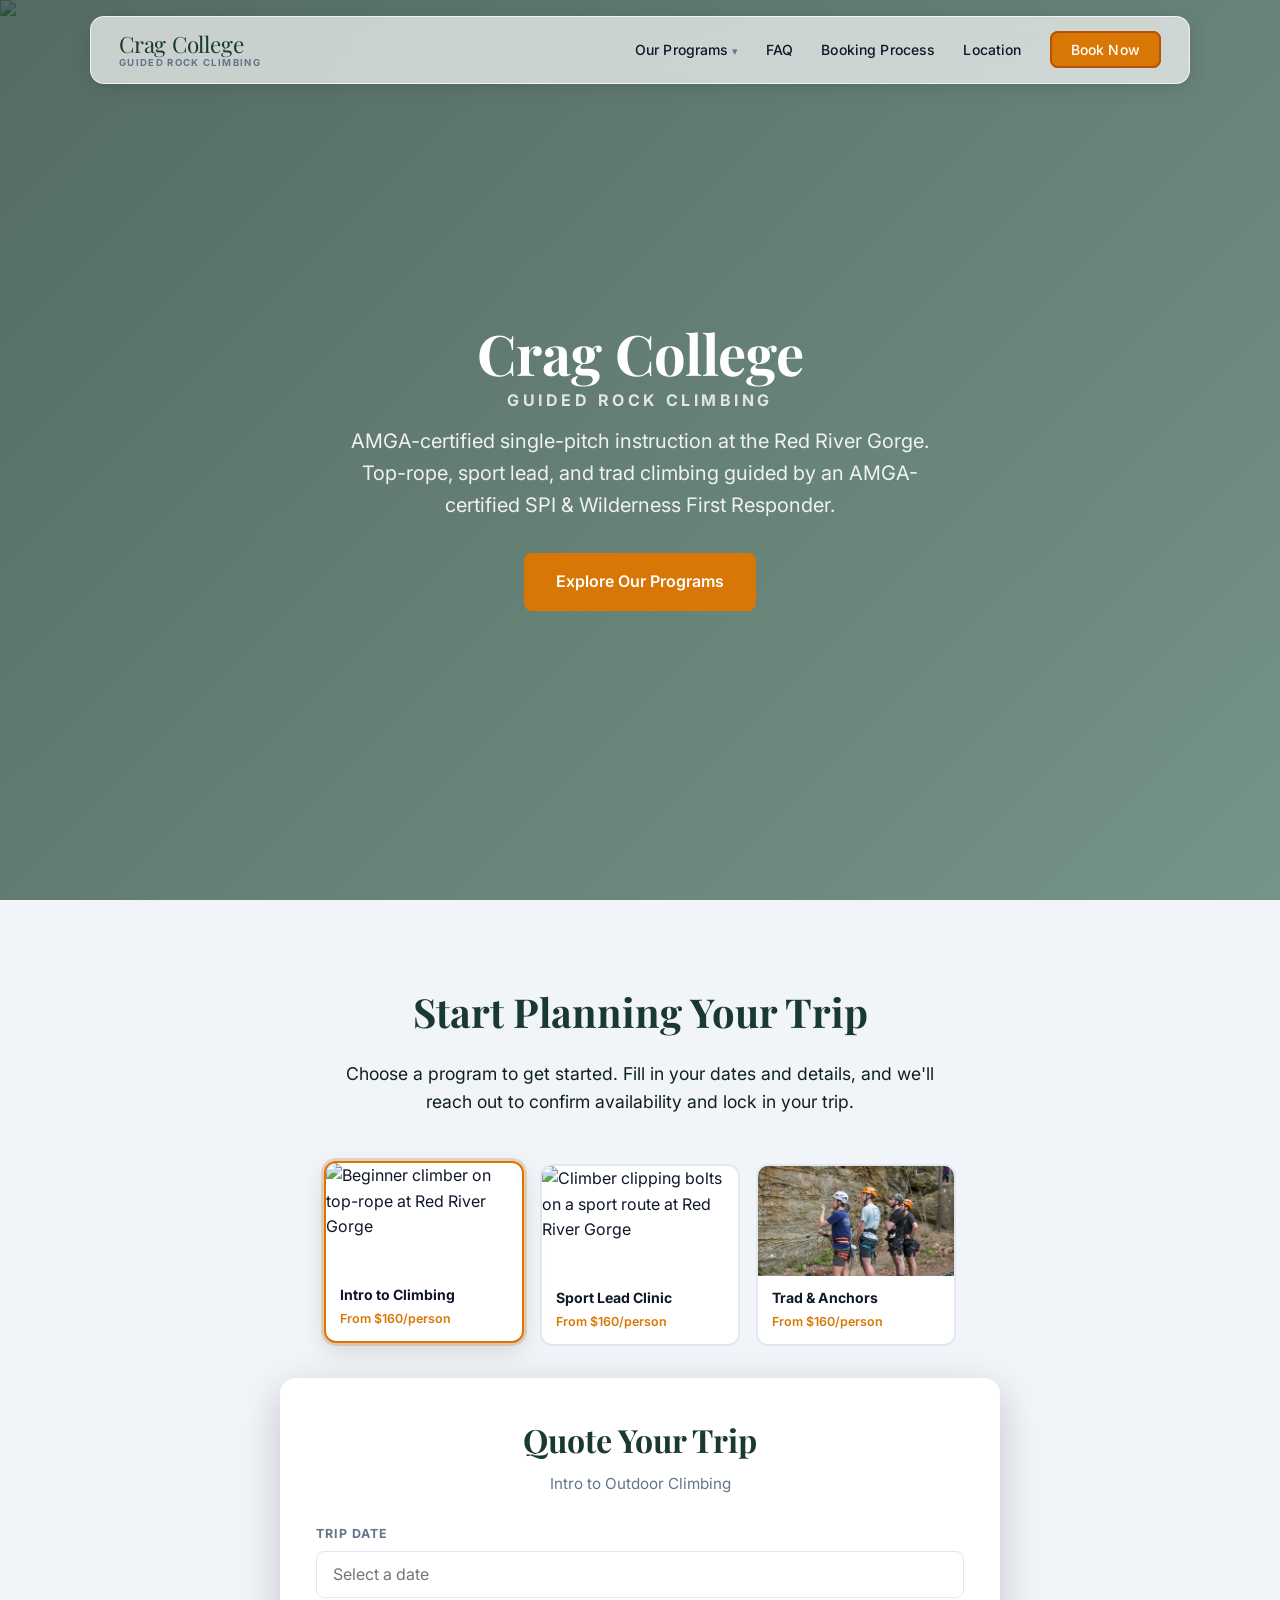
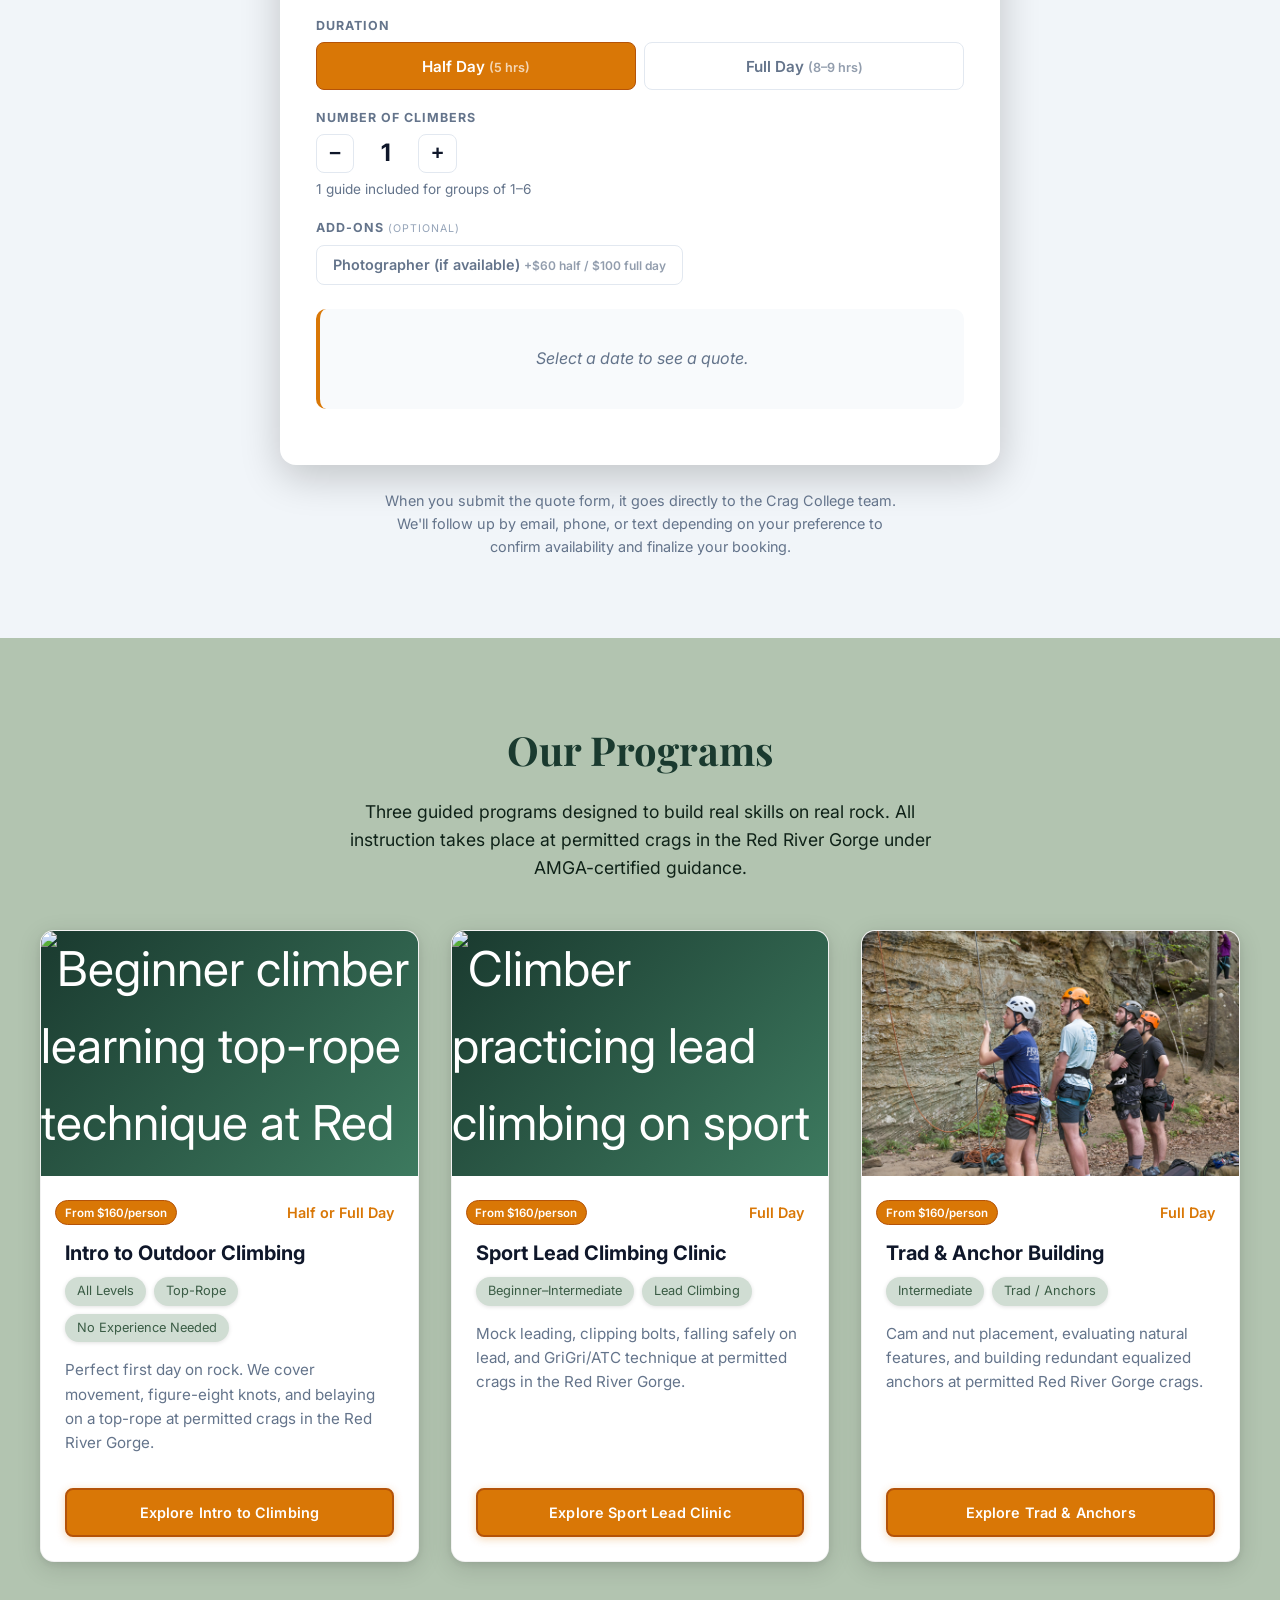
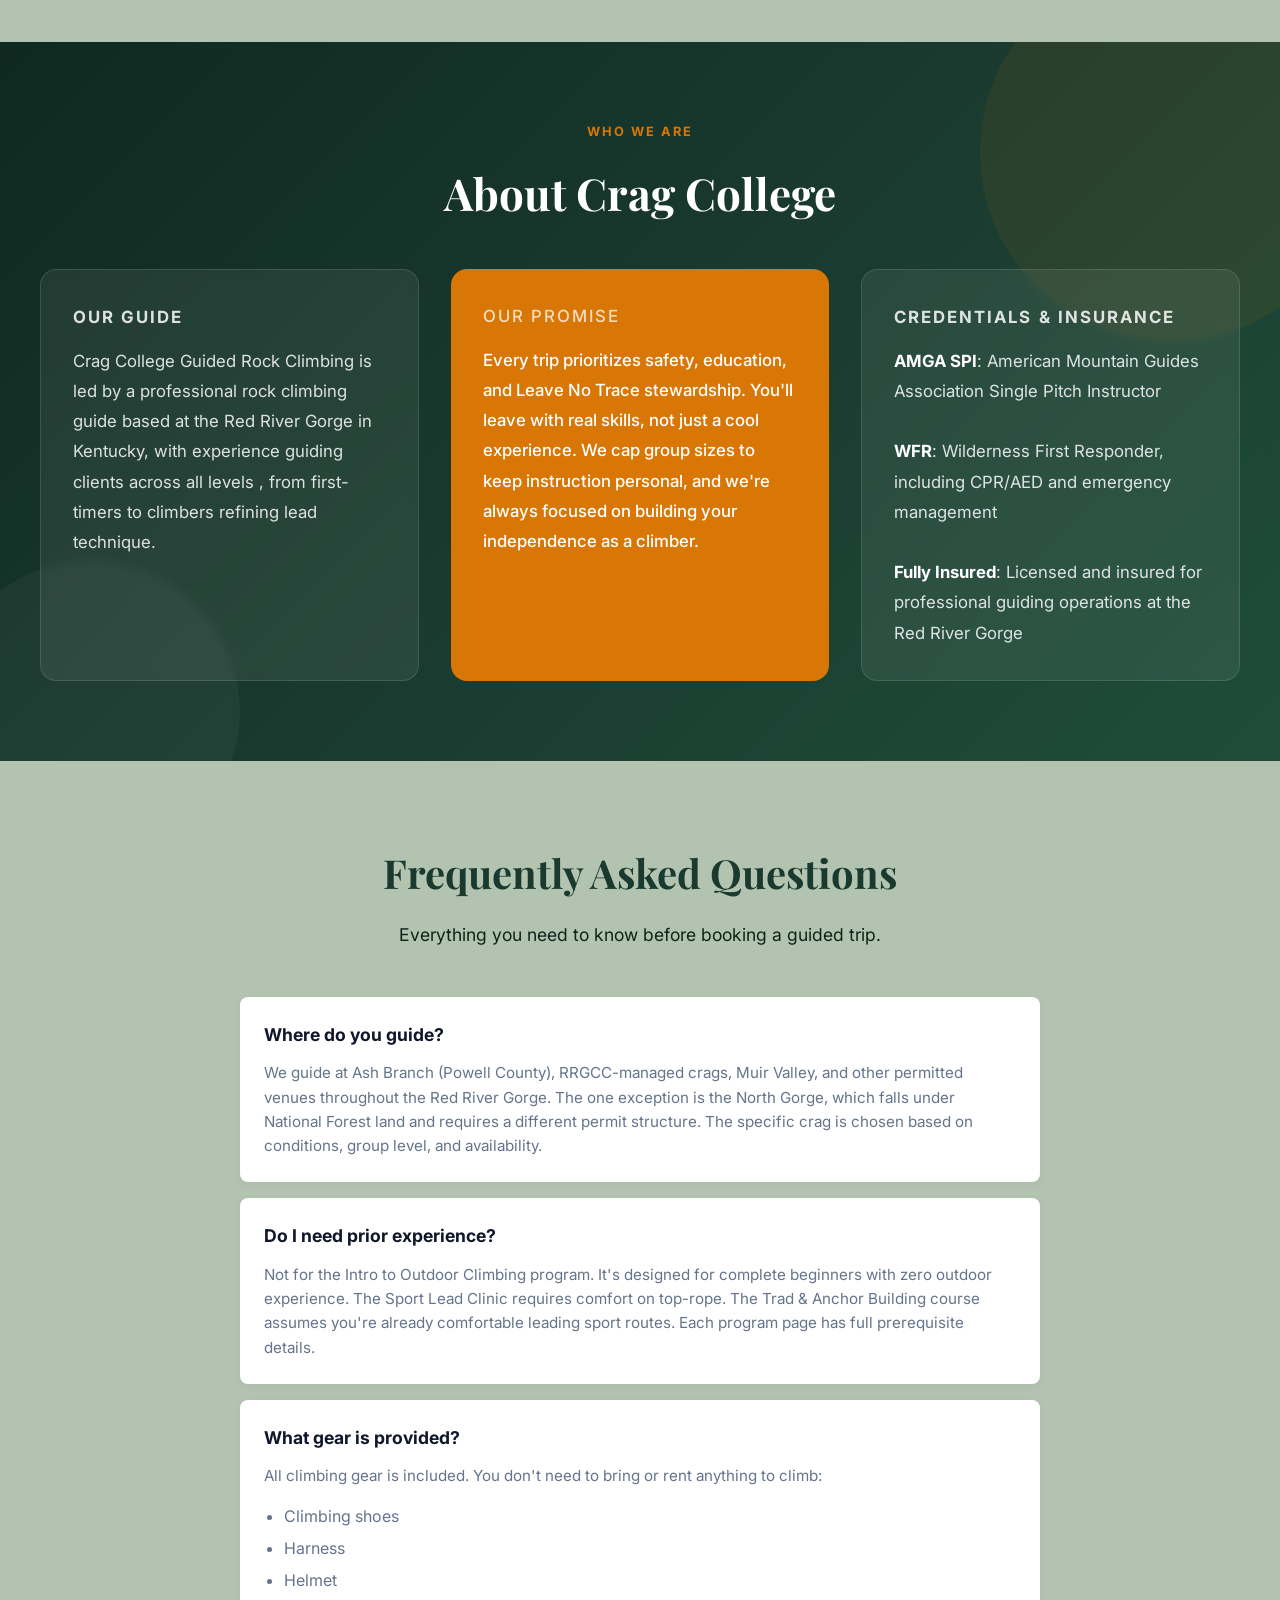
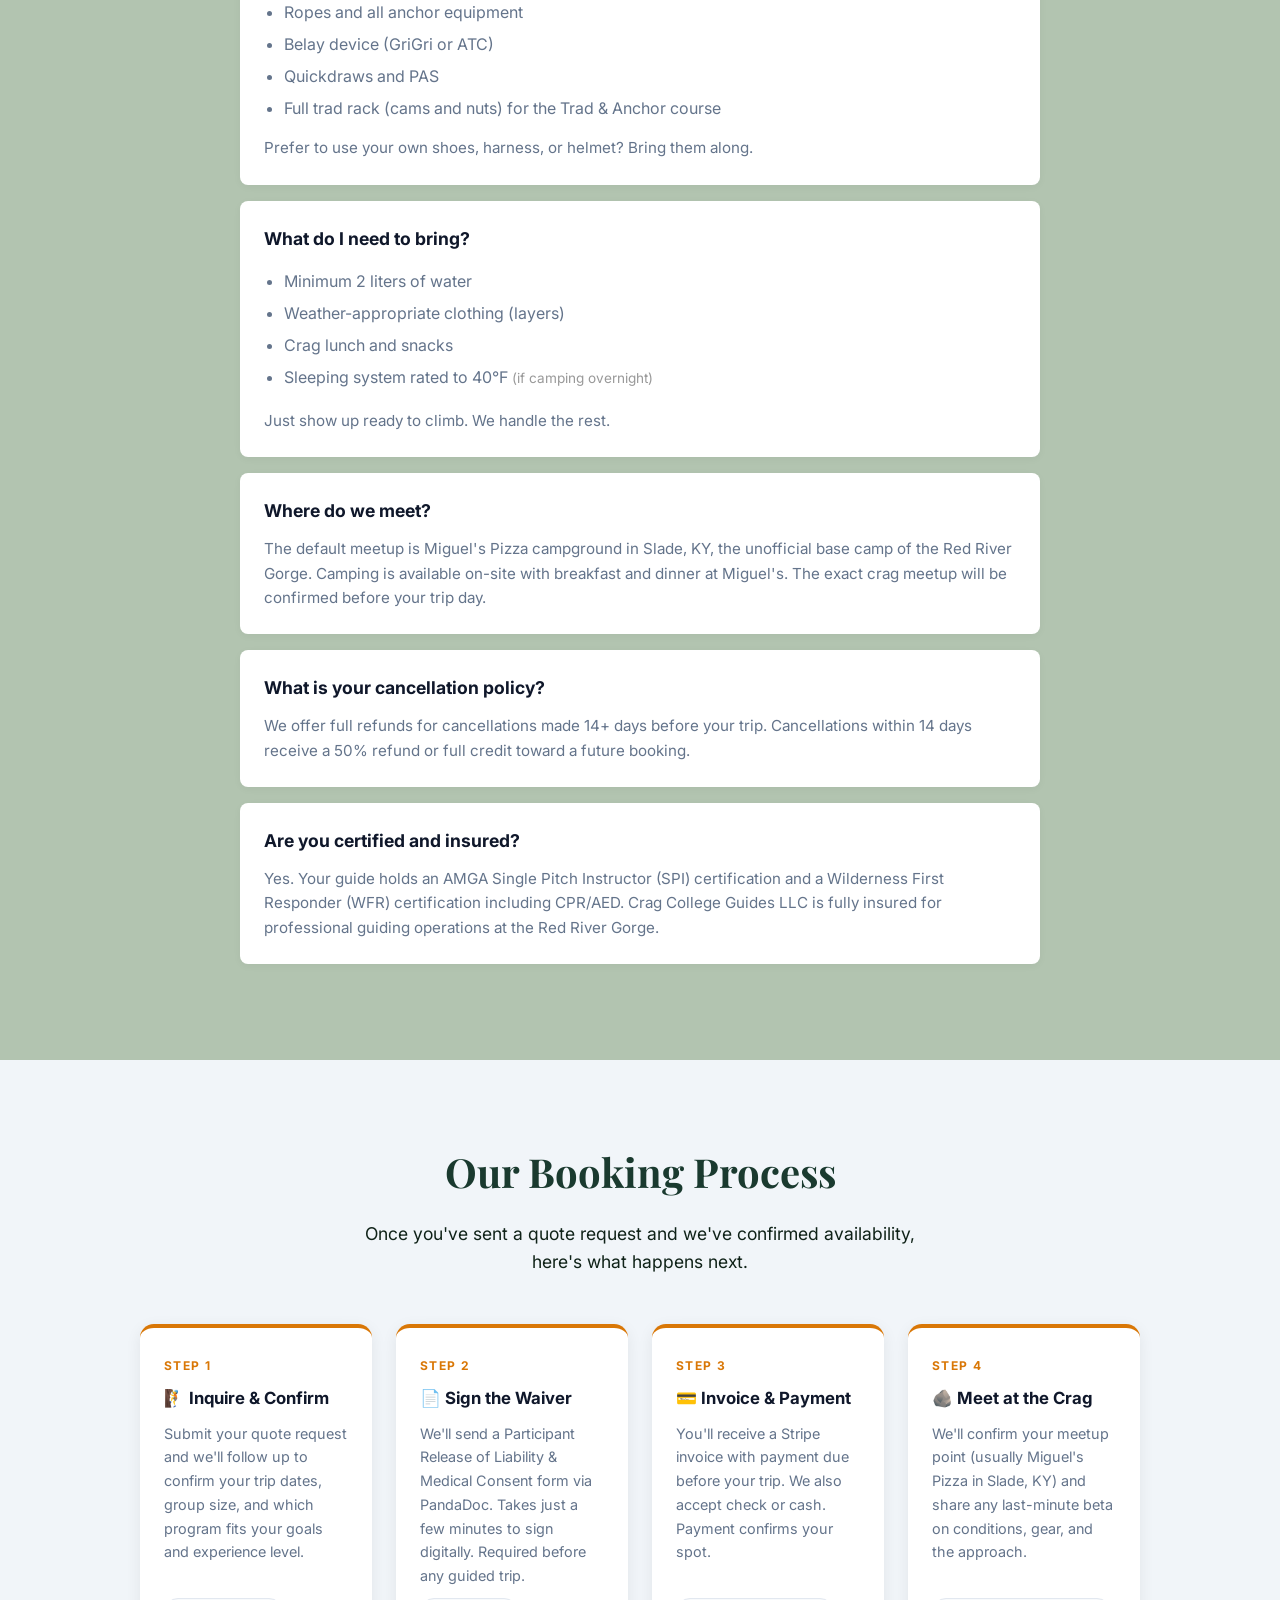
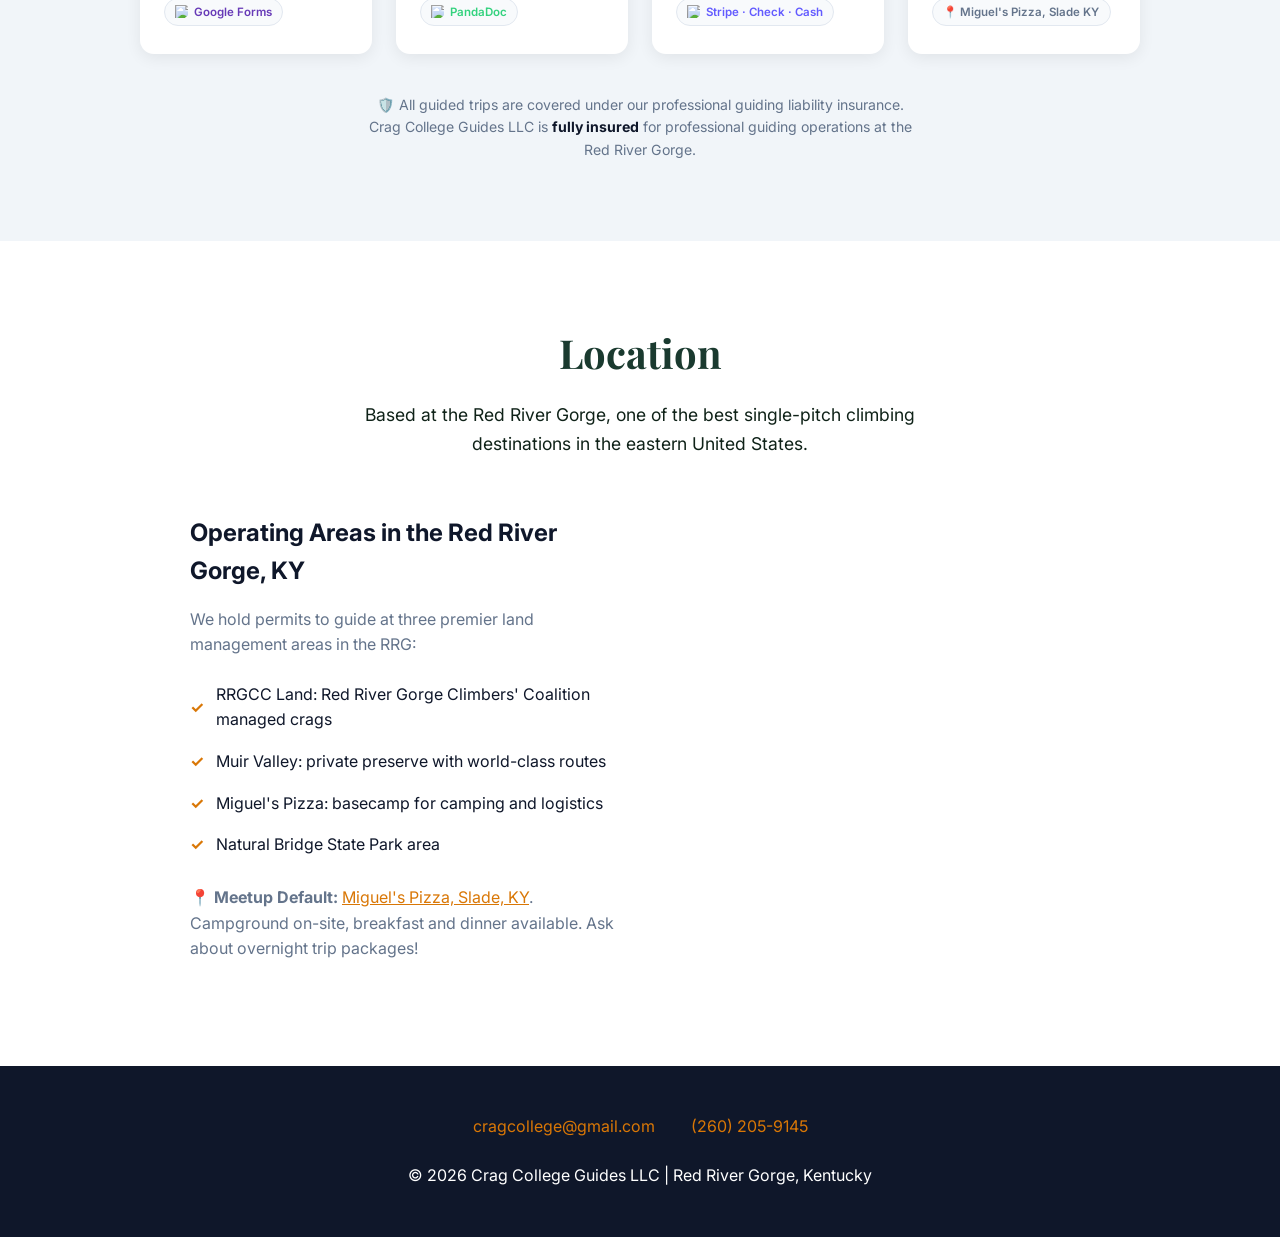
==== commit 12080a60: "updated widget" ====
--- a/index.html
+++ b/index.html
@@ -581,7 +581,7 @@
                 </div>
             </div>
             <div class="iq-card" data-camper="sport-lead" data-name="Sport Lead Climbing Clinic">
-                <img src="site-photos/IMG_0893.JPG" alt="Climber clipping bolts on a sport route at Red River Gorge">
+                <img src="site-photos/PXL_20251019_145105405.jpg" alt="Climber clipping bolts on a sport route at Red River Gorge">
                 <div class="iq-card-info">
                     <div class="iq-card-name">Sport Lead Clinic</div>
                     <div class="iq-card-price">From $160/person</div>
@@ -630,7 +630,7 @@
             <!-- Program 2 -->
             <div class="camper-card">
                 <div class="camper-image">
-                    <img src="site-photos/IMG_0893.JPG" alt="Climber practicing lead climbing on sport route at Red River Gorge">
+                    <img src="site-photos/PXL_20251019_145105405.jpg" alt="Climber practicing lead climbing on sport route at Red River Gorge">
                 </div>
                 <div class="camper-info">
                     <p class="year"><span class="card-price-tag">From $160/person</span> Full Day</p>
@@ -697,7 +697,7 @@
         <div class="faq-list">
             <div class="faq-item">
                 <h3>Where do you guide?</h3>
-                <p>We can guide almost anywhere in the Red River Gorge. The exception is the North Gorge, which falls under National Forest land and requires a different permit structure. Most sessions take place on private land and coalition-managed crags within the gorge. The specific crag is chosen based on conditions, group level, and availability.</p>
+                <p>We guide at Ash Branch (Powell County), RRGCC-managed crags, Muir Valley, and other permitted venues throughout the Red River Gorge. The one exception is the North Gorge, which falls under National Forest land and requires a different permit structure. The specific crag is chosen based on conditions, group level, and availability.</p>
             </div>
             <div class="faq-item">
                 <h3>Do I need prior experience?</h3>
@@ -799,7 +799,6 @@
                 <h3>Operating Areas in the Red River Gorge, KY</h3>
                 <p>We hold permits to guide at three premier land management areas in the RRG:</p>
                 <ul class="location-features">
-                    <li>Ash Branch: classic single-pitch trad and sport</li>
                     <li>RRGCC Land: Red River Gorge Climbers' Coalition managed crags</li>
                     <li>Muir Valley: private preserve with world-class routes</li>
                     <li>Miguel's Pizza: basecamp for camping and logistics</li>
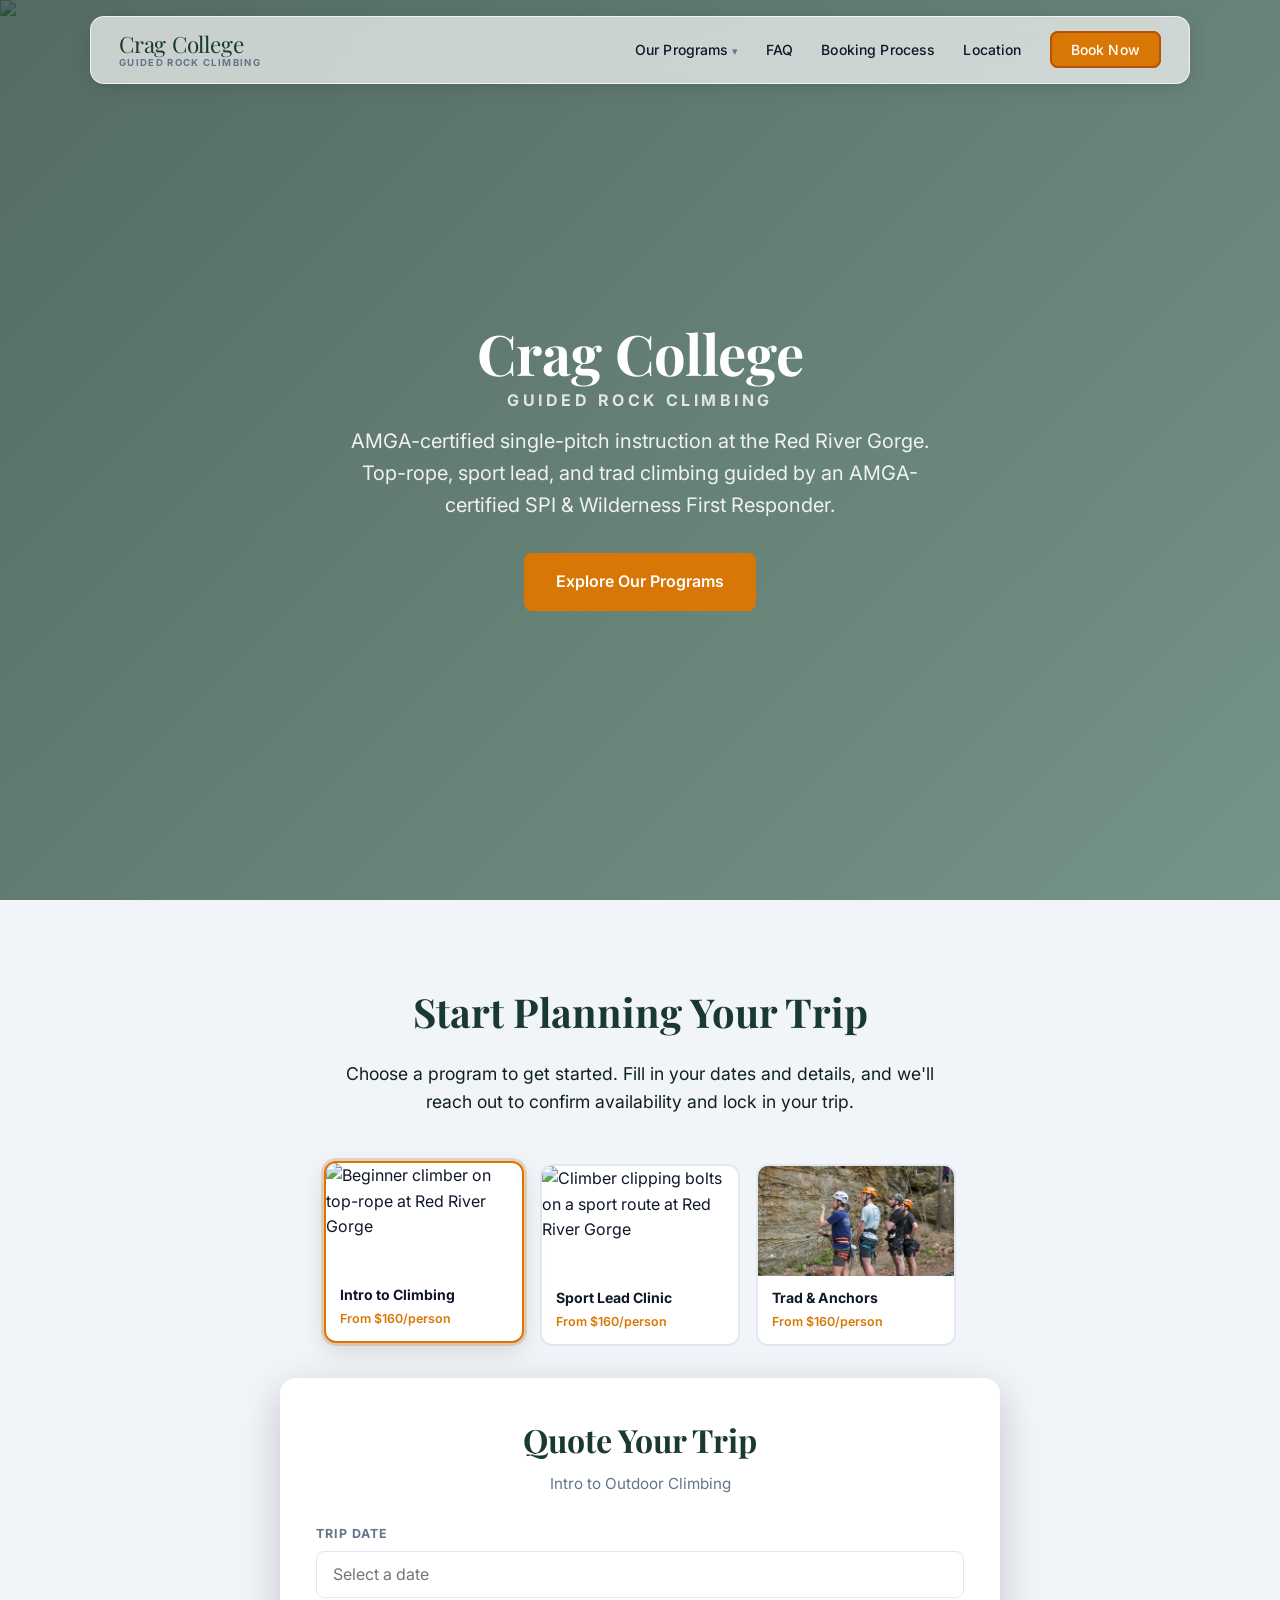
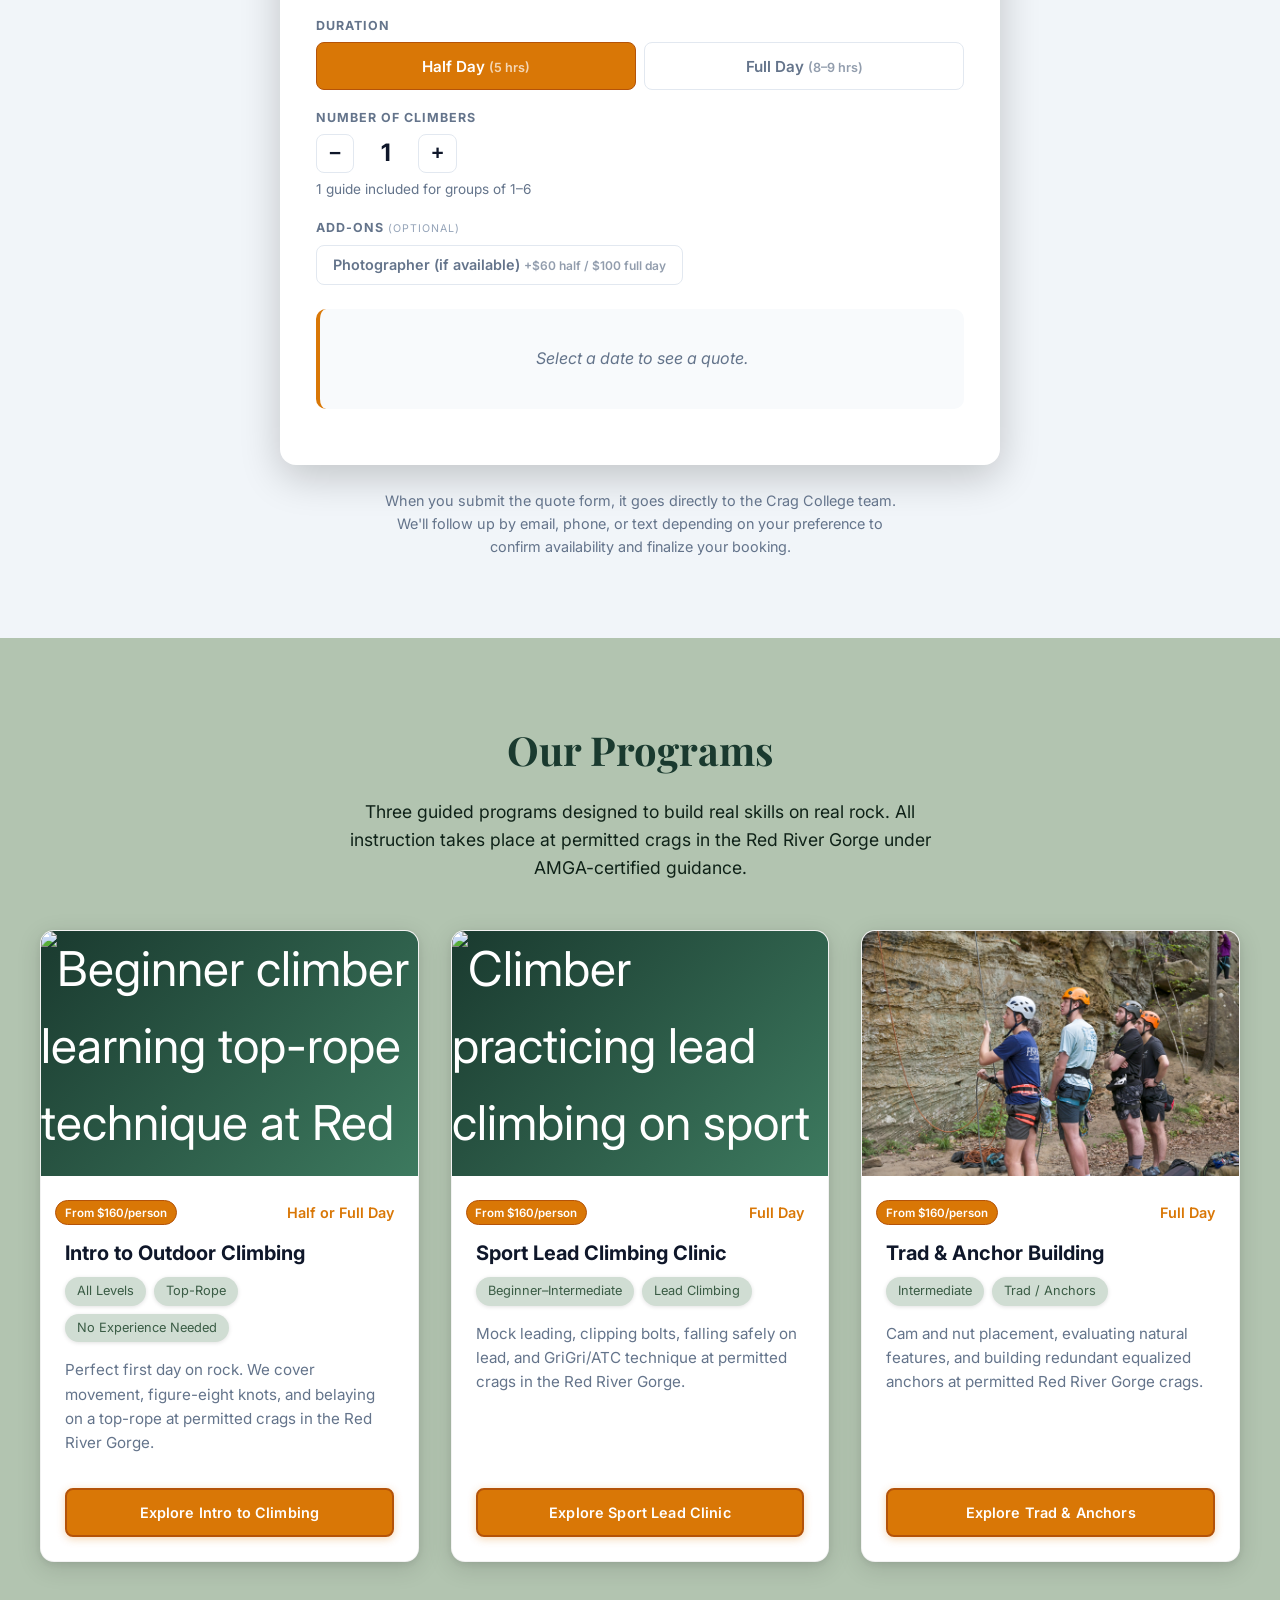
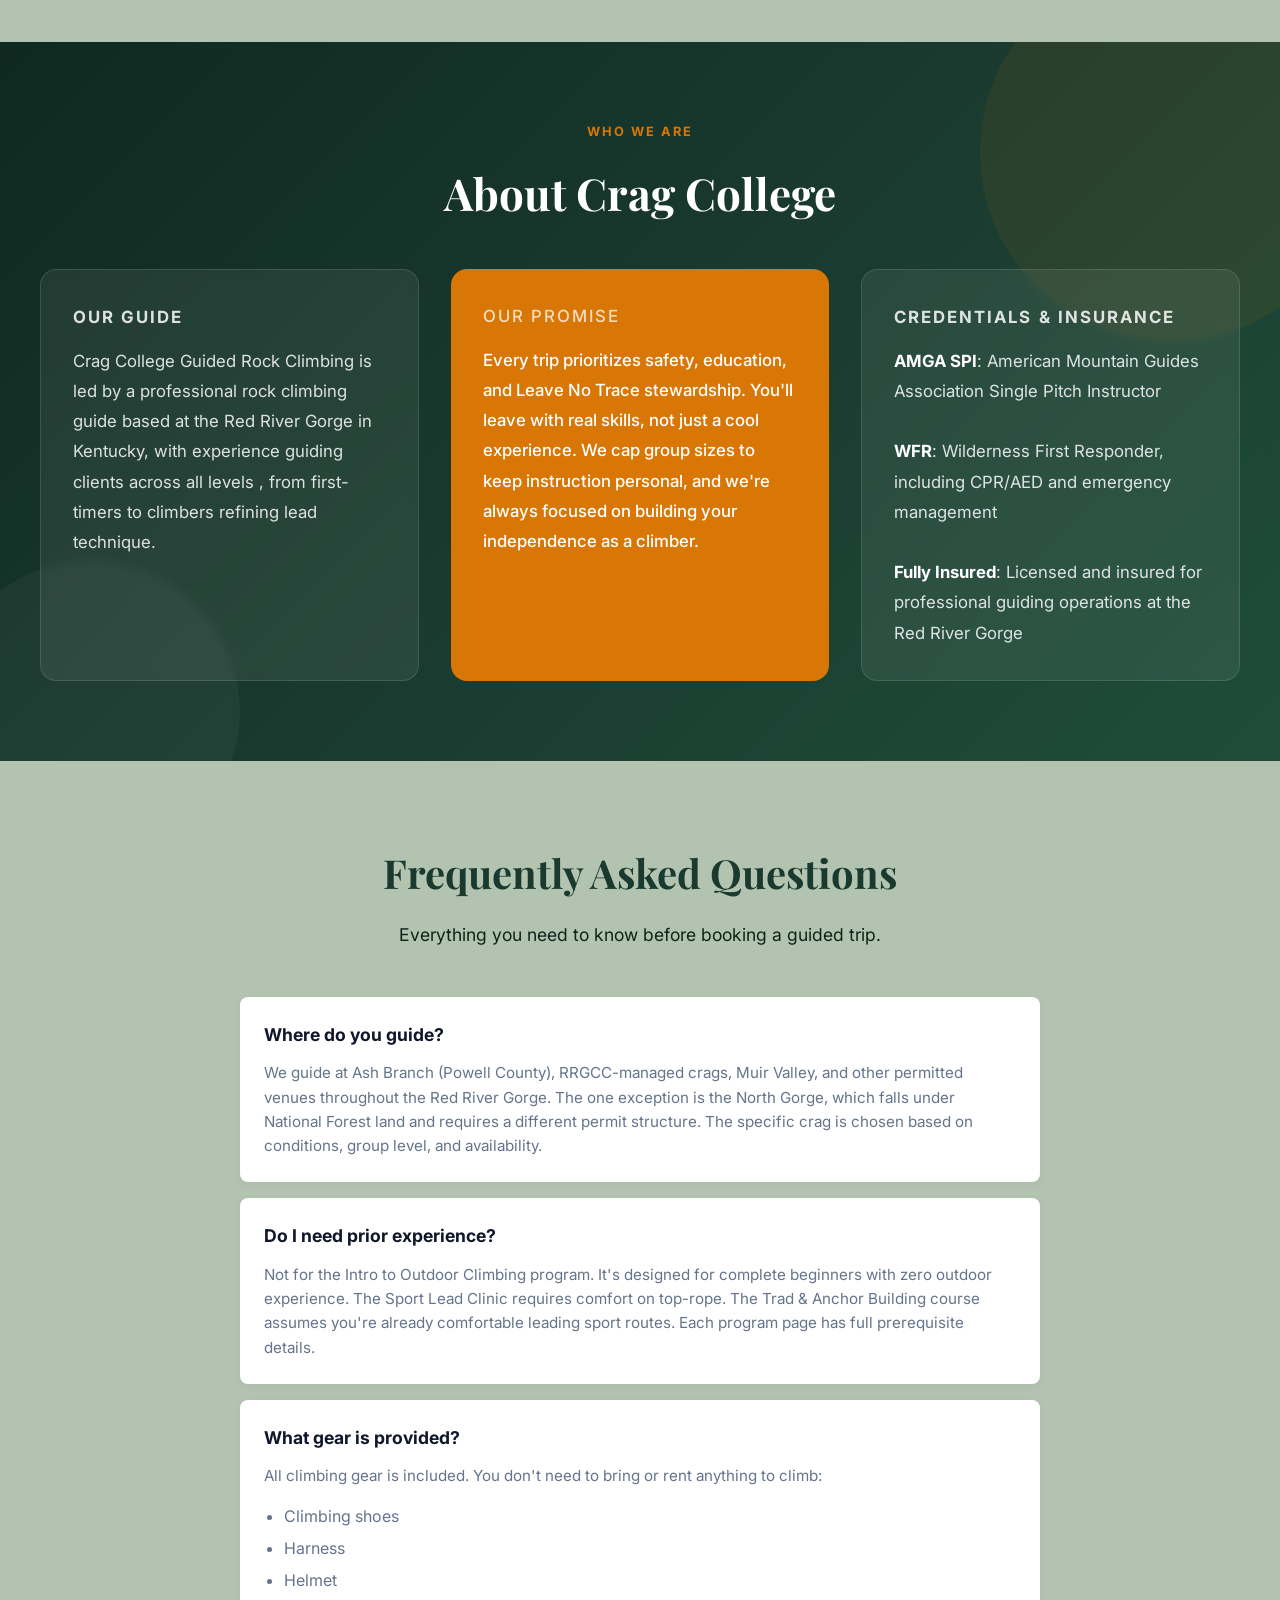
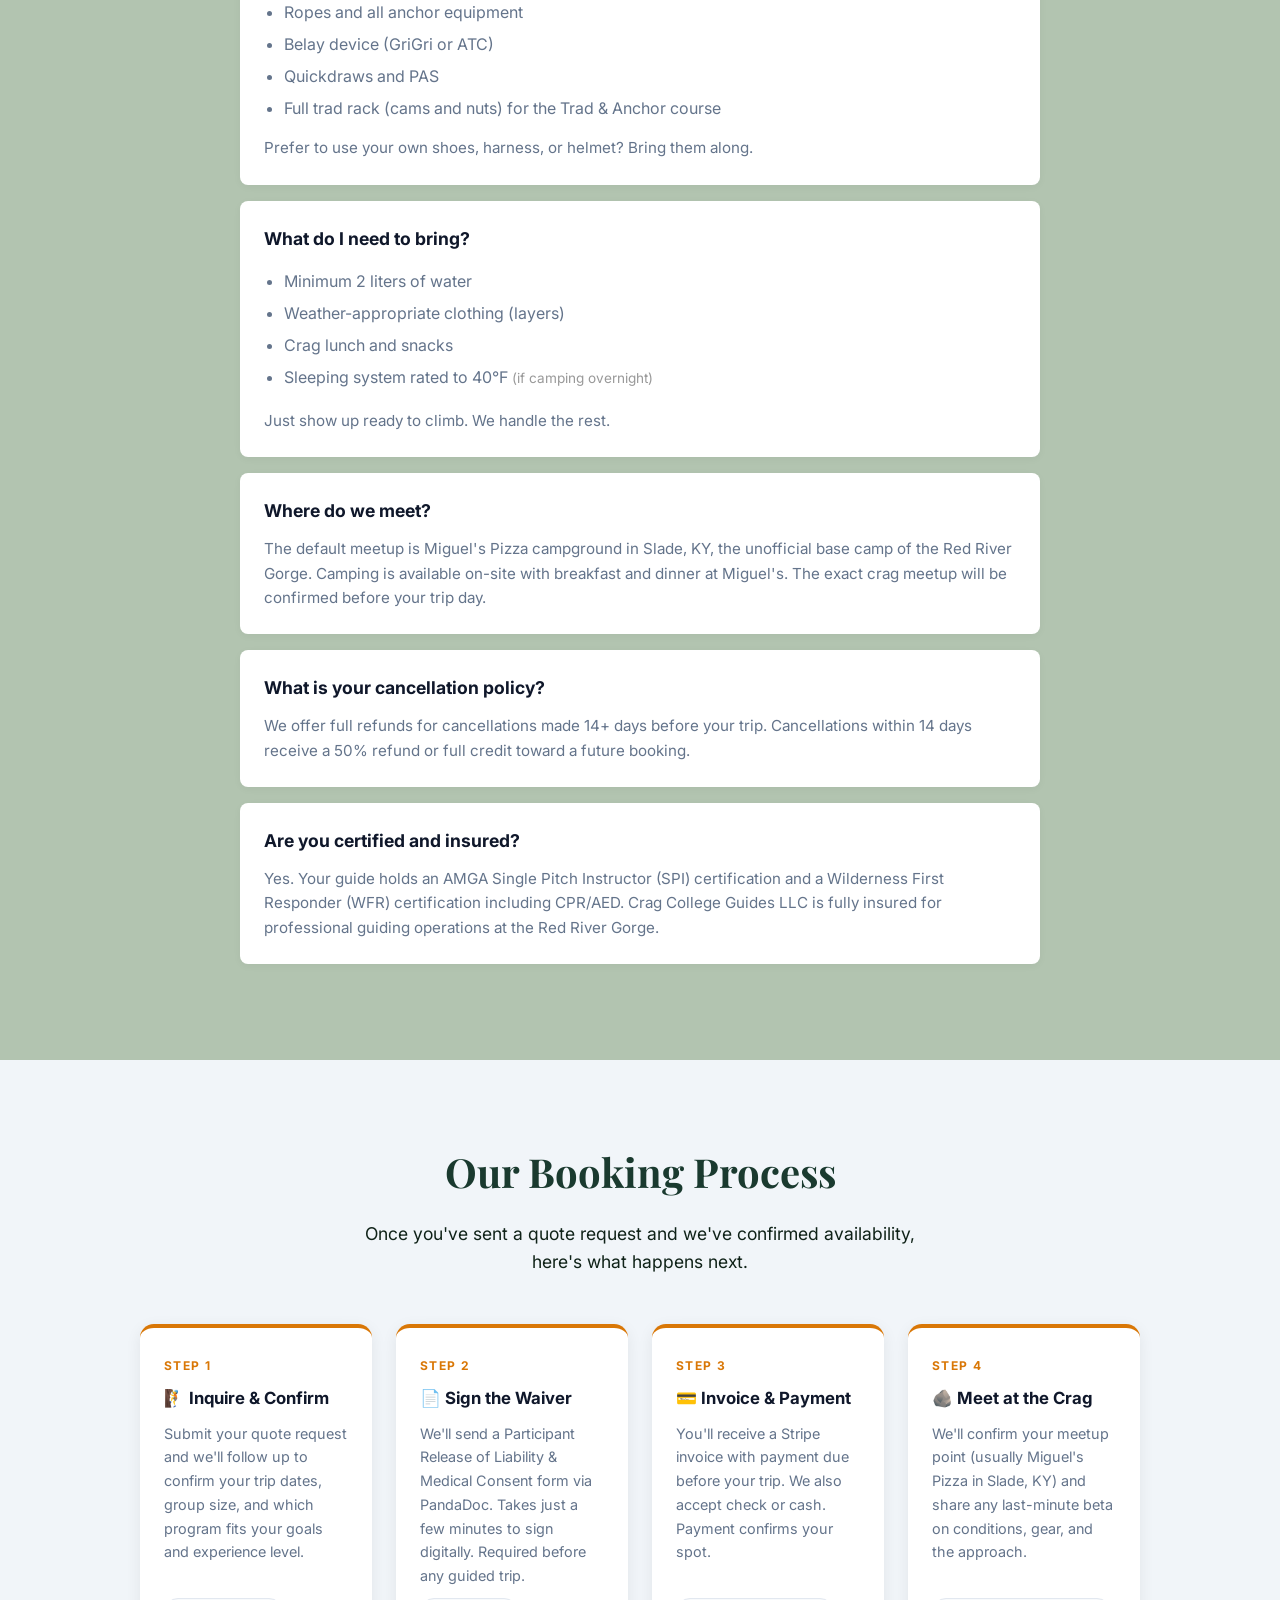
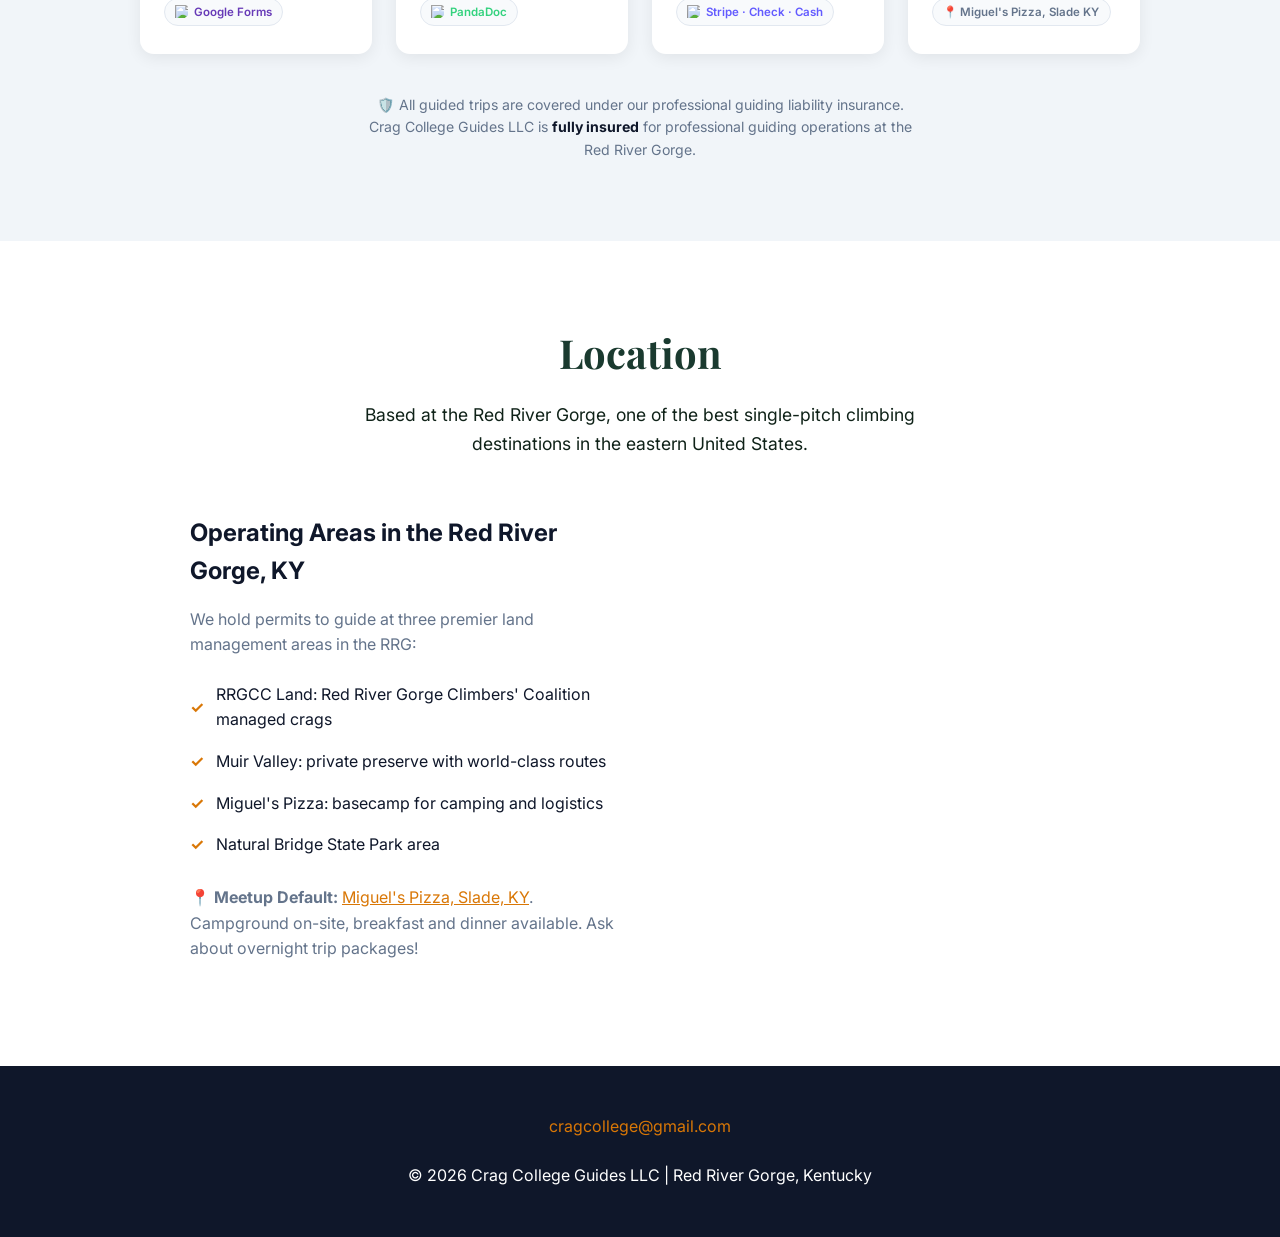
==== commit 4e40101d: "remove phone #" ====
--- a/index.html
+++ b/index.html
@@ -2,9 +2,17 @@
 <html lang="en">
 <head>
     <meta charset="UTF-8">
+  <!-- Google tag (gtag.js) -->
+  <script async src="https://www.googletagmanager.com/gtag/js?id=G-YBGX7SRX3R"></script>
+  <script>
+    window.dataLayer = window.dataLayer || [];
+    function gtag(){dataLayer.push(arguments);}
+    gtag('js', new Date());
+    gtag('config', 'G-YBGX7SRX3R');
+  </script>
     <meta name="viewport" content="width=device-width, initial-scale=1.0">
     <title>Crag College Guided Rock Climbing | Red River Gorge, KY</title>
-    <link rel="icon" type="image/svg+xml" href="favicon.svg">
+    <link rel="icon" type="image/png" href="favicon.png">
     <link rel="preconnect" href="https://fonts.googleapis.com">
     <link href="https://fonts.googleapis.com/css2?family=Inter:wght@400;500;600;700&family=Playfair+Display:wght@600&display=swap" rel="stylesheet">
     <link rel="stylesheet" href="css/shared.css">
@@ -823,21 +831,21 @@
                 addons: [
                     { id: 'photographer', label: 'Photographer (if available)', halfDayPrice: 60, fullDayPrice: 100 },
                 ],
-                emailjs: { publicKey: 'z8OLy4eEgxpeaK5Jp', serviceId: 'service_jsho87g', templateId: 'template_rl4wku4' }
+                emailjs: { publicKey: 'z8OLy4eEgxpeaK5Jp', serviceId: 'service_jsho87g', templateId: 'template_9irtpav' }
             },
             'sport-lead': {
                 camper:   { name: 'Sport Lead Climbing Clinic', halfDayBase: 160, halfDayAdditional: 30, fullDayBase: 220, fullDayAdditional: 50, secondGuideHalfDay: 200, secondGuideFullDay: 300 },
                 addons: [
                     { id: 'photographer', label: 'Photographer (if available)', halfDayPrice: 60, fullDayPrice: 100 },
                 ],
-                emailjs: { publicKey: 'z8OLy4eEgxpeaK5Jp', serviceId: 'service_jsho87g', templateId: 'template_rl4wku4' }
+                emailjs: { publicKey: 'z8OLy4eEgxpeaK5Jp', serviceId: 'service_jsho87g', templateId: 'template_9irtpav' }
             },
             'trad-anchor': {
                 camper:   { name: 'Trad & Anchor Building', halfDayBase: 160, halfDayAdditional: 30, fullDayBase: 220, fullDayAdditional: 50, secondGuideHalfDay: 200, secondGuideFullDay: 300 },
                 addons: [
                     { id: 'photographer', label: 'Photographer (if available)', halfDayPrice: 60, fullDayPrice: 100 },
                 ],
-                emailjs: { publicKey: 'z8OLy4eEgxpeaK5Jp', serviceId: 'service_jsho87g', templateId: 'template_rl4wku4' }
+                emailjs: { publicKey: 'z8OLy4eEgxpeaK5Jp', serviceId: 'service_jsho87g', templateId: 'template_9irtpav' }
             },
         };
 
@@ -868,7 +876,6 @@
     <footer>
         <div class="contact-info">
             <a href="mailto:cragcollege@gmail.com">cragcollege@gmail.com</a>
-            <a href="tel:+12602059145">(260) 205-9145</a>
         </div>
         <p>© 2026 Crag College Guides LLC | Red River Gorge, Kentucky</p>
     </footer>
